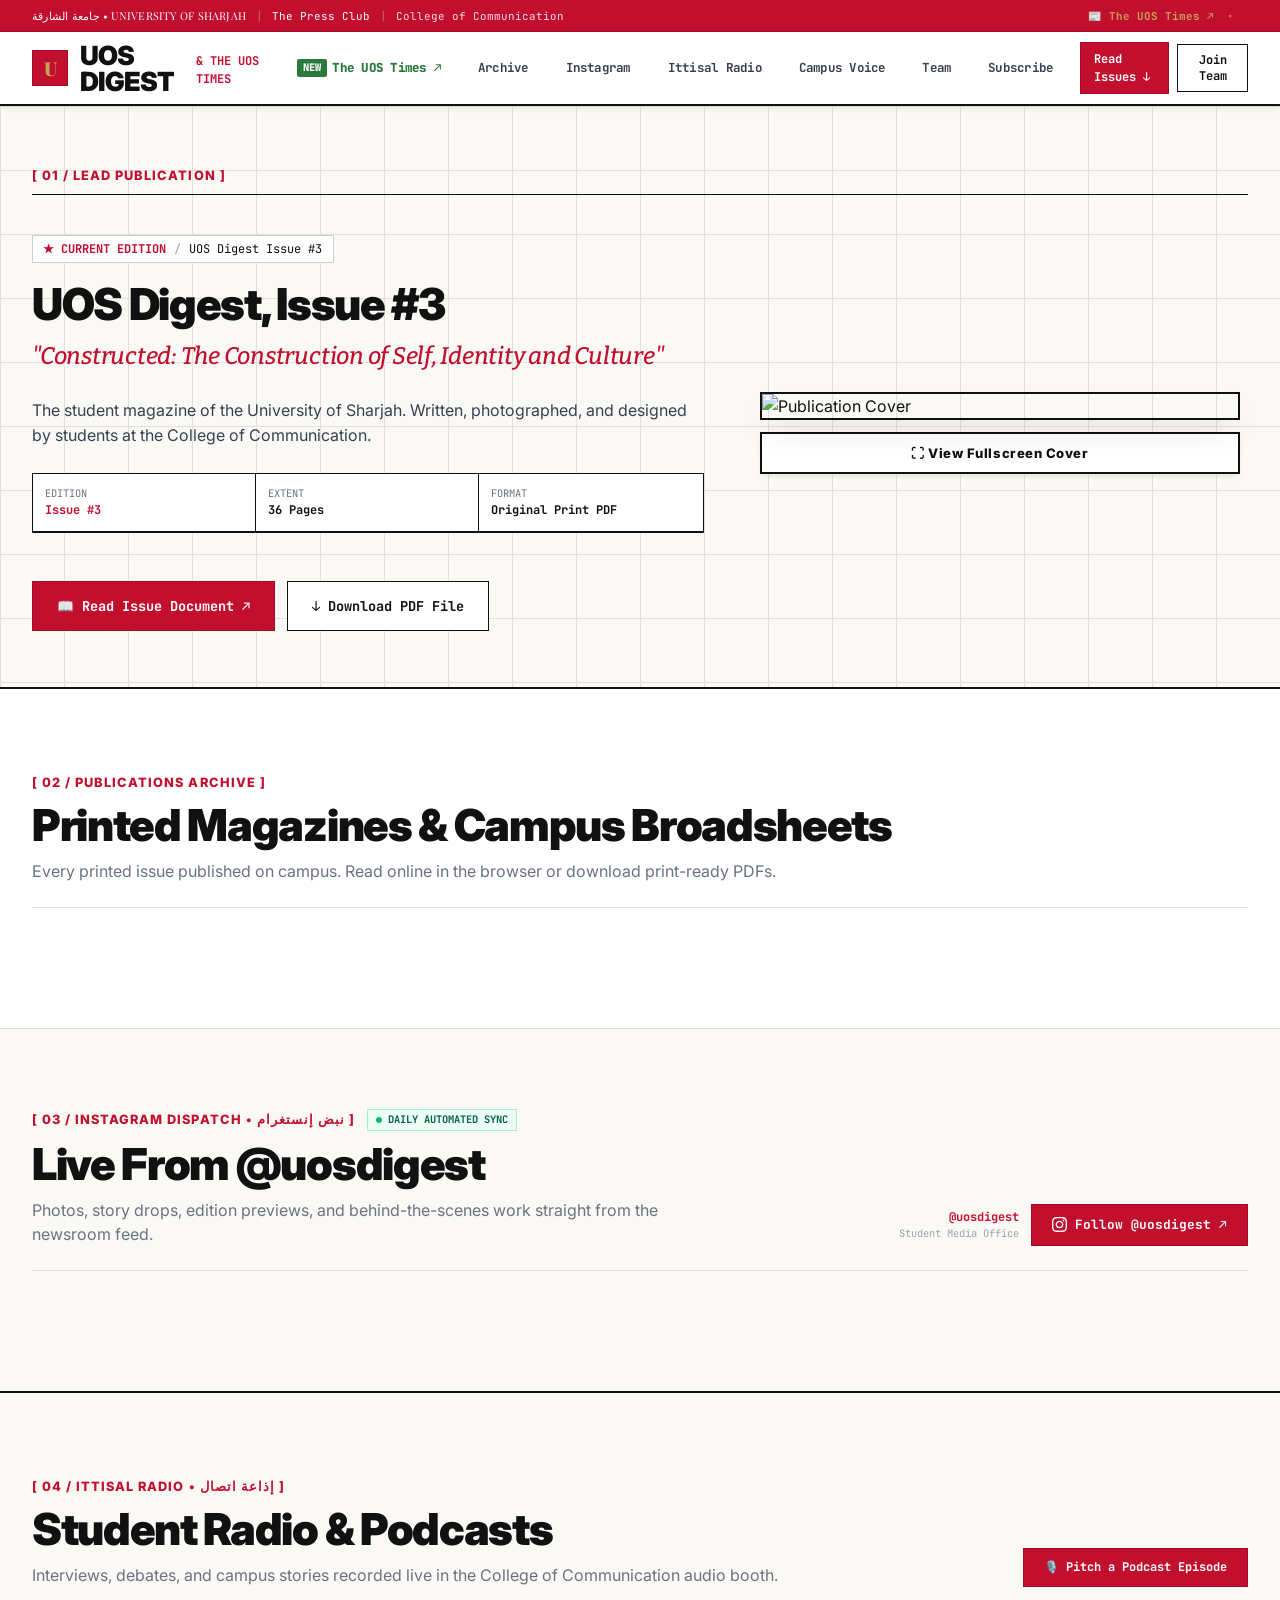
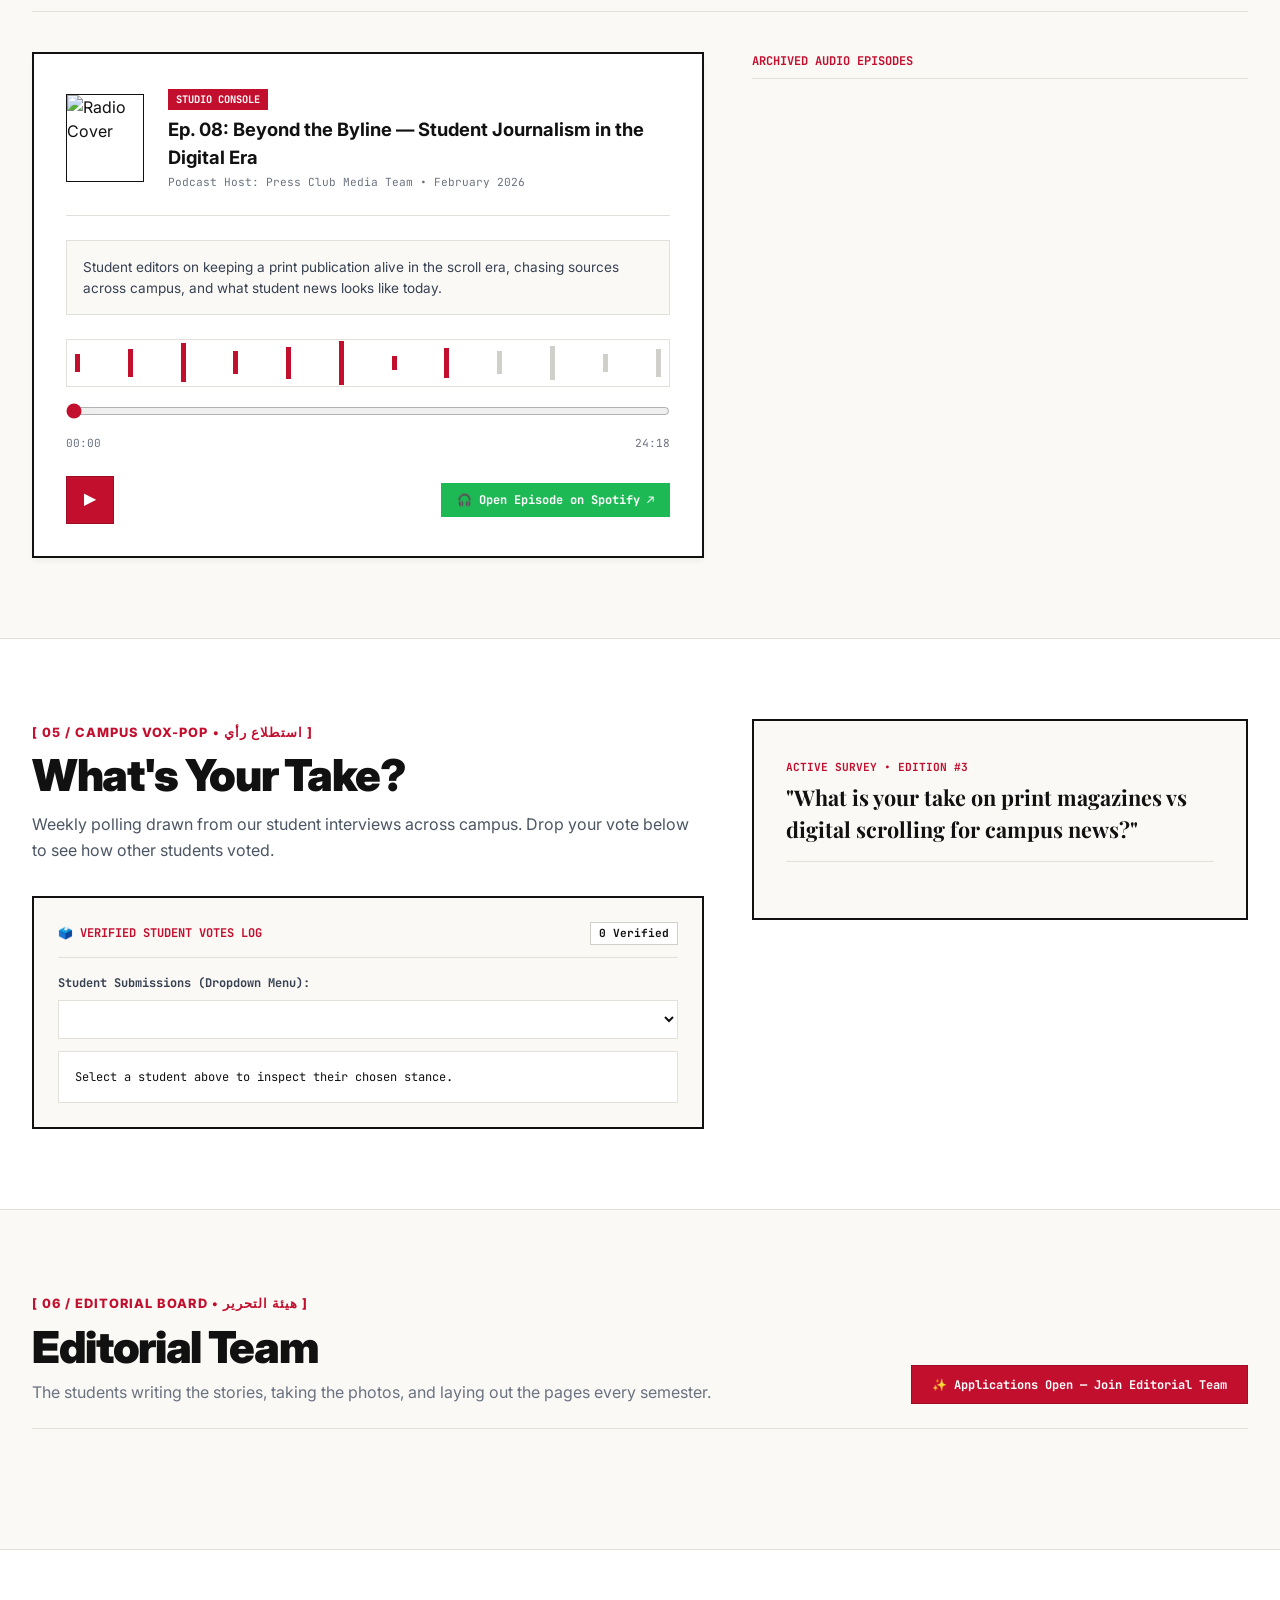
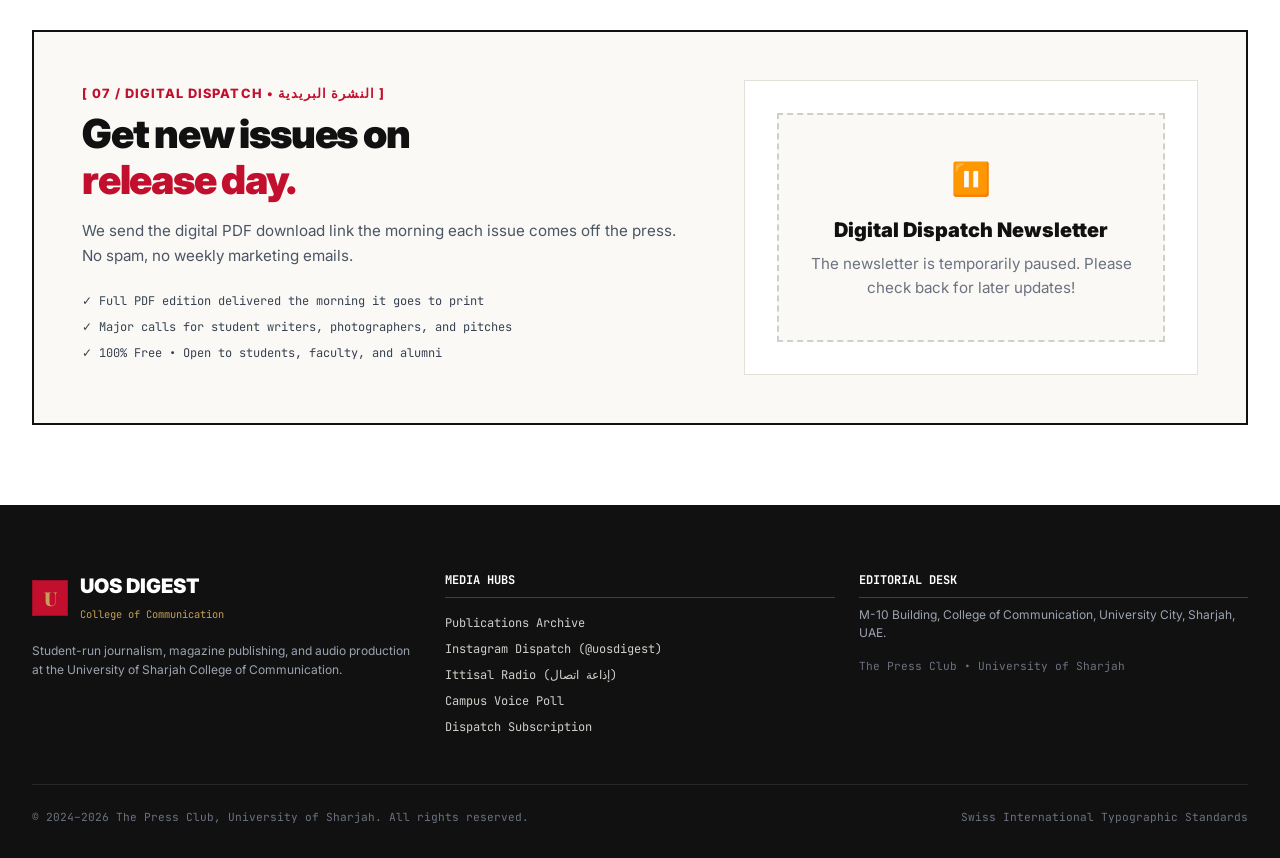
==== index.html @ 8accd852 "feat: auto-apply video play overlay on scraped reels, switch archive card hover action to read pdf, " ====
<!DOCTYPE html>
<html lang="en">
<head>
  <meta charset="UTF-8">
  <meta name="viewport" content="width=device-width, initial-scale=1.0">
  <title>UOS Digest & The UOS Times | University of Sharjah Student Editorial</title>
  <link rel="icon" type="image/svg+xml" href="data:image/svg+xml,<svg xmlns='http://www.w3.org/2000/svg' viewBox='0 0 100 100'><rect width='100' height='100' fill='%237A132B'/><text y='70' x='22' fill='%23C5A059' font-size='65' font-family='serif' font-weight='bold'>U</text></svg>">
  
  <!-- Google Fonts: Inter (Swiss Sans), Playfair Display (Serif), Bitter (Subtitles), DM Serif Text (The UOS Times), Amiri (Arabic), JetBrains Mono -->
  <link rel="preconnect" href="https://fonts.googleapis.com">
  <link rel="preconnect" href="https://fonts.gstatic.com" crossorigin>
  <link href="https://fonts.googleapis.com/css2?family=Amiri:ital,wght@0,400;0,700;1,400&family=Bitter:ital,wght@0,400;0,500;0,600;0,700;1,400;1,600&family=DM+Serif+Text:ital@0;1&family=Inter:wght@300;400;500;600;700;800;900&family=JetBrains+Mono:wght@400;500;700;800&family=Playfair+Display:ital,wght@0,400;0,600;0,700;0,900;1,400;1,600&display=swap" rel="stylesheet">
  
  <link rel="stylesheet" href="css/style.css?v=20260915_1">
</head>
<body>

  <!-- Sticky Top Navigation Container -->
  <div class="sticky-nav-container" id="site-nav-container">
    <!-- Top Institutional Bar (Strictly Single-Line Height) -->
    <div class="top-institutional-bar">
      <div class="container" style="display: flex; justify-content: space-between; align-items: center; flex-wrap: nowrap; overflow: hidden; white-space: nowrap; width: 100%; height: 100%;">
        <div style="display: flex; align-items: center; gap: 0.6rem; white-space: nowrap; overflow: hidden; text-overflow: ellipsis; min-width: 0;">
          <span class="font-serif font-bold" style="letter-spacing: 0.02em;">جامعة الشارقة • UNIVERSITY OF SHARJAH</span>
          <span style="color: var(--uos-gold-muted); opacity: 0.5;">|</span>
          <span style="white-space: nowrap;">The Press Club</span>
          <span style="color: var(--uos-gold-muted); opacity: 0.5;" class="top-bar-sub">|</span>
          <span class="top-bar-sub" style="color: rgba(255,255,255,0.85);">College of Communication</span>
        </div>
        <div style="display: flex; align-items: center; gap: 0.85rem; white-space: nowrap; flex-shrink: 0;">
          <a href="times.html" style="color: var(--uos-gold); font-weight: bold; text-decoration: none; display: inline-flex; align-items: center; gap: 0.3rem;">
            📰 The UOS Times ↗
          </a>
          <span style="color: var(--uos-gold-muted); opacity: 0.5;" class="top-bar-date">•</span>
          <span id="institutional-date" class="top-bar-date" style="color: rgba(255,255,255,0.85);"></span>
        </div>
      </div>
    </div>

    <!-- Masthead Navigation -->
    <header class="main-header">
      <div class="container">
        <div class="nav-wrapper">
          <a href="#" class="logo-container">
            <div class="logo-crest">U</div>
            <div>
              <div style="display: flex; align-items: baseline; gap: 0.5rem;">
                <span class="logo-text-title">UOS DIGEST</span>
                <span style="font-family: var(--font-mono); font-size: 0.75rem; font-weight: bold; color: var(--uos-maroon); text-transform: uppercase;">& The UOS Times</span>
              </div>
            </div>
          </a>

          <nav class="nav-links">
            <a href="times.html" class="nav-link" style="color: var(--uos-times-green); font-weight: 800; display: inline-flex; align-items: center; gap: 0.35rem;">
              <span style="background: var(--uos-times-green); color: #FFFFFF; padding: 0.1rem 0.35rem; font-size: 0.65rem; border-radius: 2px;">NEW</span>
              The UOS Times ↗
            </a>
            <a href="#publications" class="nav-link">Archive</a>
            <a href="#instagram" class="nav-link">Instagram</a>
            <a href="#radio" class="nav-link">Ittisal Radio</a>
            <a href="#campus-voice" class="nav-link">Campus Voice</a>
            <a href="#team" class="nav-link">Team</a>
            <a href="#newsletter" class="nav-link">Subscribe</a>
          </nav>

          <div style="display: flex; gap: 0.5rem; align-items: center;">
            <a href="#publications" class="btn-maroon" style="padding: 0.45rem 0.85rem; font-size: 0.75rem;">
              Read Issues ↓
            </a>
            <button id="nav-join-btn" class="btn-white" onclick="window.openJoinModal()" style="padding: 0.45rem 0.85rem; font-size: 0.75rem;">
              Join Team
            </button>
            <button class="mobile-menu-toggle" id="mobile-menu-btn" onclick="window.toggleMobileMenu()">
              ☰ Menu
            </button>
          </div>
        </div>

        <!-- Mobile Navigation Drawer -->
        <div id="mobile-nav-drawer" class="mobile-nav-drawer">
          <a href="times.html" class="mobile-nav-link" style="color: var(--uos-times-green); font-weight: 800; background: var(--uos-times-green-tint);">📰 The UOS Times (Newspaper Subpage ↗)</a>
          <a href="#publications" class="mobile-nav-link" onclick="window.toggleMobileMenu()">Publications Archive</a>
          <a href="#instagram" class="mobile-nav-link" onclick="window.toggleMobileMenu()">Instagram Dispatch (@uosdigest)</a>
          <a href="#radio" class="mobile-nav-link" onclick="window.toggleMobileMenu()">Ittisal Radio (إذاعة اتصال)</a>
          <a href="#campus-voice" class="mobile-nav-link" onclick="window.toggleMobileMenu()">Campus Pulse Surveys</a>
          <a href="#team" class="mobile-nav-link" onclick="window.toggleMobileMenu()">Editorial Board Team</a>
          <a href="#newsletter" class="mobile-nav-link" onclick="window.toggleMobileMenu()">Digital Dispatch Subscription</a>
        </div>
      </div>
    </header>
  </div>

  <!-- 01: Lead Hero Publication Section -->
  <section id="hero" class="swiss-grid-bg" style="padding: 3.5rem 0; border-bottom: 2px solid var(--uos-ink);">
    <div class="container">
      <div style="border-bottom: 1px solid var(--uos-ink); padding-bottom: 0.5rem; margin-bottom: 2.5rem;">
        <span class="section-header-tag" style="margin-bottom: 0;">
          [ 01 / LEAD PUBLICATION ]
        </span>
      </div>

      <div class="grid-2" style="align-items: center;">
        <div>
          <div style="margin-bottom: 1rem; display: inline-flex; align-items: center; gap: 0.5rem; background: #FFFFFF; border: 1px solid var(--uos-border-dark); padding: 0.25rem 0.65rem; font-family: var(--font-mono); font-size: 0.75rem;">
            <span style="color: var(--uos-maroon); font-weight: bold;">★ CURRENT EDITION</span>
            <span style="color: #9CA3AF;">/</span>
            <span id="hero-edition-badge">UOS Digest Issue #3</span>
          </div>

          <h1 id="hero-title" class="section-title" style="margin-bottom: 0.5rem;">
            UOS Digest, Issue #3
          </h1>
          <p id="hero-subtitle" class="pub-subtitle" style="font-size: clamp(1.15rem, 3.5vw, 1.5rem); color: var(--uos-maroon); margin-bottom: 1.5rem;">
            "Constructed: The Construction of Self, Identity and Culture"
          </p>
          <p id="hero-desc" style="font-size: 1rem; color: #374151; margin-bottom: 1.5rem; line-height: 1.6;">
            The student magazine of the University of Sharjah. Written, photographed, and designed by students at the College of Communication.
          </p>

          <!-- Swiss Spec Table (Fluid Grid) -->
          <div style="display: grid; grid-template-columns: repeat(auto-fit, minmax(110px, 1fr)); border: 1px solid var(--uos-ink); background: #FFFFFF; margin-bottom: 1.5rem; font-family: var(--font-mono); font-size: 0.75rem;">
            <div style="padding: 0.75rem; border-right: 1px solid var(--uos-ink); border-bottom: 1px solid var(--uos-ink);">
              <span style="font-size: 0.65rem; color: #6B7280; text-transform: uppercase; display: block;">Edition</span>
              <span id="hero-volume-badge" style="font-weight: bold; color: var(--uos-maroon);">Issue #3</span>
            </div>
            <div style="padding: 0.75rem; border-right: 1px solid var(--uos-ink); border-bottom: 1px solid var(--uos-ink);">
              <span style="font-size: 0.65rem; color: #6B7280; text-transform: uppercase; display: block;">Extent</span>
              <span id="hero-pages-badge" style="font-weight: bold;">36 Pages</span>
            </div>
            <div style="padding: 0.75rem; border-bottom: 1px solid var(--uos-ink);">
              <span style="font-size: 0.65rem; color: #6B7280; text-transform: uppercase; display: block;">Format</span>
              <span style="font-weight: bold;">Original Print PDF</span>
            </div>
          </div>

          <div id="hero-highlights" style="display: flex; flex-direction: column; gap: 0.5rem; margin-bottom: 1.5rem; font-family: var(--font-mono);">
            <!-- Populated by JS -->
          </div>

          <div style="display: flex; gap: 0.75rem; flex-wrap: wrap;">
            <button id="hero-read-btn" class="btn-maroon" style="padding: 0.85rem 1.5rem; font-size: 0.85rem;">
              📖 Read Issue Document ↗
            </button>
            <a id="hero-download-btn" href="#" download class="btn-white" style="padding: 0.85rem 1.5rem; font-size: 0.85rem;">
              ↓ Download PDF File
            </a>
          </div>
        </div>

        <!-- Cover Spread (Fully Adaptable & Mobile Responsive) -->
        <div style="display: flex; justify-content: center; width: 100%;">
          <div class="hero-cover-slot">
            <div id="hero-cover-card" class="hero-cover-frame" onclick="window.openCoverFullscreen()">
              <img id="hero-cover-img" src="" alt="Publication Cover" class="hero-cover-img" />
            </div>
            <button type="button" class="hero-cover-btn" onclick="window.openCoverFullscreen()">
              ⛶ View Fullscreen Cover
            </button>
          </div>
        </div>
      </div>
    </div>
  </section>

  <!-- 02: Full Publications Archive Grid -->
  <section id="publications" style="padding: 5rem 0; background-color: #FFFFFF; border-bottom: 1px solid var(--uos-border);">
    <div class="container">
      <div style="border-bottom: 1px solid var(--uos-border); padding-bottom: 1.5rem; margin-bottom: 2.5rem;">
        <span class="section-header-tag">[ 02 / PUBLICATIONS ARCHIVE ]</span>
        <h2 class="section-title">Printed Magazines & Campus Broadsheets</h2>
        <p style="font-size: 1rem; color: #6B7280; margin-top: 0.5rem;">
          Every printed issue published on campus. Read online in the browser or download print-ready PDFs.
        </p>
      </div>

      <div id="publications-grid" class="grid-3">
        <!-- Populated by JS -->
      </div>
    </div>
  </section>

  <!-- 03: Instagram Social Dispatch (@uosdigest) -->
  <section id="instagram" style="padding: 5rem 0; background-color: #FAF9F5; border-bottom: 2px solid var(--uos-ink);">
    <div class="container">
      <!-- Section Header with Swiss Masthead & Follow Action -->
      <div style="display: flex; justify-content: space-between; align-items: flex-end; border-bottom: 1px solid var(--uos-border); padding-bottom: 1.5rem; margin-bottom: 2.5rem; flex-wrap: wrap; gap: 1.5rem;">
        <div>
          <div style="display: flex; align-items: center; gap: 0.75rem; margin-bottom: 0.5rem; flex-wrap: wrap;">
            <span class="section-header-tag" style="margin-bottom: 0;">[ 03 / INSTAGRAM DISPATCH • نبض إنستغرام ]</span>
            <span style="display: inline-flex; align-items: center; gap: 0.35rem; background: #ECFDF5; border: 1px solid #A7F3D0; padding: 0.15rem 0.5rem; font-family: var(--font-mono); font-size: 0.65rem; color: #065F46; font-weight: bold;">
              <span style="display: inline-block; width: 6px; height: 6px; border-radius: 50%; background: #10B981;"></span>
              DAILY AUTOMATED SYNC
            </span>
          </div>
          <h2 class="section-title">Live From @uosdigest</h2>
          <p style="font-size: 1rem; color: #6B7280; margin-top: 0.5rem; max-width: 42rem;">
            Photos, story drops, edition previews, and behind-the-scenes work straight from the newsroom feed.
          </p>
        </div>

        <div style="display: flex; align-items: center; gap: 0.75rem; flex-wrap: wrap;">
          <div style="text-align: right; font-family: var(--font-mono); font-size: 0.75rem;" class="desktop-ig-meta">
            <span style="color: var(--uos-maroon); font-weight: bold;">@uosdigest</span>
            <span style="color: #9CA3AF; display: block; font-size: 0.65rem;">Student Media Office</span>
          </div>
          <a href="https://www.instagram.com/uosdigest" target="_blank" rel="noopener noreferrer" class="btn-maroon" style="display: inline-flex; align-items: center; gap: 0.5rem; padding: 0.65rem 1.25rem; font-size: 0.8rem; text-decoration: none;">
            <svg width="15" height="15" viewBox="0 0 24 24" fill="currentColor">
              <path d="M12 2.163c3.204 0 3.584.012 4.85.07 3.252.148 4.771 1.691 4.919 4.919.058 1.265.069 1.645.069 4.849 0 3.205-.012 3.584-.069 4.849-.149 3.225-1.664 4.771-4.919 4.919-1.266.058-1.644.07-4.85.07-3.204 0-3.584-.012-4.849-.07-3.26-.149-4.771-1.699-4.919-4.92-.058-1.265-.07-1.644-.07-4.849 0-3.204.013-3.583.07-4.849.149-3.227 1.664-4.771 4.919-4.919 1.266-.057 1.645-.069 4.849-.069zm0-2.163c-3.259 0-3.667.014-4.947.072-4.358.2-6.78 2.618-6.98 6.98-.059 1.281-.073 1.689-.073 4.948 0 3.259.014 3.668.072 4.948.2 4.358 2.618 6.78 6.98 6.98 1.281.058 1.689.072 4.948.072 3.259 0 3.668-.014 4.948-.072 4.354-.2 6.782-2.618 6.979-6.98.059-1.28.073-1.689.073-4.948 0-3.259-.014-3.667-.072-4.947-.196-4.354-2.617-6.78-6.979-6.98-1.281-.059-1.69-.073-4.949-.073zm0 5.838c-3.403 0-6.162 2.759-6.162 6.162s2.759 6.163 6.162 6.163 6.162-2.759 6.162-6.163c0-3.403-2.759-6.162-6.162-6.162zm0 10.162c-2.209 0-4-1.79-4-4 0-2.209 1.791-4 4-4s4 1.791 4 4c0 2.21-1.791 4-4 4zm6.406-11.845c-.796 0-1.441.645-1.441 1.44s.645 1.44 1.441 1.44c.795 0 1.439-.645 1.439-1.44s-.644-1.44-1.439-1.44z"/>
            </svg>
            Follow @uosdigest ↗
          </a>
        </div>
      </div>

      <!-- Instagram Posts Grid (Sliding Window: Latest 6 Posts) -->
      <div id="instagram-posts-grid" class="ig-posts-grid">
        <!-- Rendered dynamically by JS from data/instagram.json -->
      </div>
    </div>
  </section>

  <!-- 04: Ittisal Radio (إذاعة اتصال) Audio Section -->
  <section id="radio" style="padding: 5rem 0; background-color: var(--uos-paper); border-bottom: 1px solid var(--uos-border);">
    <div class="container">
      <audio id="radio-audio-element" src="https://www.soundhelix.com/examples/mp3/SoundHelix-Song-1.mp3"></audio>

      <div style="display: flex; justify-content: space-between; align-items: flex-end; border-bottom: 1px solid var(--uos-border); padding-bottom: 1.5rem; margin-bottom: 2.5rem; flex-wrap: wrap; gap: 1rem;">
        <div>
          <span class="section-header-tag">[ 04 / ITTISAL RADIO • إذاعة اتصال ]</span>
          <h2 class="section-title">Student Radio & Podcasts</h2>
          <p style="font-size: 1rem; color: #6B7280; margin-top: 0.5rem;">
            Interviews, debates, and campus stories recorded live in the College of Communication audio booth.
          </p>
        </div>
        <button id="pitch-podcast-btn" class="btn-maroon" onclick="window.openPodcastModal()">
          🎙️ Pitch a Podcast Episode
        </button>
      </div>

      <div class="grid-2" style="align-items: start;">
        <!-- Active Audio Console -->
        <div style="background: #FFFFFF; border: 2px solid var(--uos-ink); padding: 2rem; box-shadow: 0 4px 6px -1px rgba(0, 0, 0, 0.05);">
          <div style="display: flex; gap: 1.5rem; align-items: center; border-bottom: 1px solid var(--uos-border); padding-bottom: 1.5rem; margin-bottom: 1.5rem;">
            <img id="radio-current-cover" src="https://images.unsplash.com/photo-1590602847861-f357a9332bbc?auto=format&fit=crop&w=600&q=80" alt="Radio Cover" style="width: 5.5rem; height: 5.5rem; object-fit: cover; border: 1px solid var(--uos-ink);" />
            <div>
              <span style="background: var(--uos-maroon); color: #FFFFFF; font-family: var(--font-mono); font-size: 0.65rem; font-weight: bold; padding: 0.2rem 0.5rem;">
                STUDIO CONSOLE
              </span>
              <h3 id="radio-current-title" style="font-weight: bold; font-size: 1.15rem; margin-top: 0.4rem; color: #111111;">
                Ep. 08: Beyond the Byline — Student Journalism in the Digital Era
              </h3>
              <p id="radio-current-host" style="font-family: var(--font-mono); font-size: 0.7rem; color: #6B7280; margin-top: 0.2rem;">
                Podcast Host: Press Club Media Team • February 2026
              </p>
            </div>
          </div>

          <p id="radio-current-desc" style="font-size: 0.85rem; color: #374151; margin-bottom: 1.5rem; background: var(--uos-paper); padding: 1rem; border: 1px solid var(--uos-border);">
            Student editors on keeping a print publication alive in the scroll era, chasing sources across campus, and what student news looks like today.
          </p>

          <!-- Waveform & Controls -->
          <div style="display: flex; flex-direction: column; gap: 1rem;">
            <div class="waveform-container">
              <div class="waveform-bar active" style="height: 40%;"></div>
              <div class="waveform-bar active" style="height: 60%;"></div>
              <div class="waveform-bar active" style="height: 85%;"></div>
              <div class="waveform-bar active" style="height: 50%;"></div>
              <div class="waveform-bar active" style="height: 70%;"></div>
              <div class="waveform-bar active" style="height: 95%;"></div>
              <div class="waveform-bar active" style="height: 30%;"></div>
              <div class="waveform-bar active" style="height: 65%;"></div>
              <div class="waveform-bar" style="height: 50%;"></div>
              <div class="waveform-bar" style="height: 75%;"></div>
              <div class="waveform-bar" style="height: 40%;"></div>
              <div class="waveform-bar" style="height: 60%;"></div>
            </div>

            <input id="radio-progress" type="range" min="0" max="100" value="0" style="width: 100%; accent-color: var(--uos-maroon);" />

            <div style="display: flex; justify-content: space-between; font-family: var(--font-mono); font-size: 0.7rem; color: #6B7280;">
              <span id="radio-current-time">00:00</span>
              <span id="radio-duration">24:18</span>
            </div>

            <div style="display: flex; justify-content: space-between; align-items: center; padding-top: 0.5rem;">
              <button id="radio-play-btn" class="btn-maroon" style="width: 3rem; height: 3rem; border-radius: 0; display: flex; align-items: center; justify-content: center; font-size: 1.25rem;">
                <span id="radio-play-icon">▶</span>
              </button>

              <a id="radio-spotify-link" href="https://open.spotify.com/show/4rOoJ6Egrf8K2IrywzwOMk" target="_blank" style="background: #1DB954; color: #FFFFFF; font-family: var(--font-mono); font-size: 0.75rem; font-weight: bold; padding: 0.5rem 1rem; text-decoration: none; display: flex; align-items: center; gap: 0.4rem;">
                🎧 Open Episode on Spotify ↗
              </a>
            </div>
          </div>
        </div>

        <!-- Episodes List -->
        <div>
          <div style="border-bottom: 1px solid var(--uos-border); padding-bottom: 0.5rem; margin-bottom: 1rem; font-family: var(--font-mono); font-size: 0.75rem; font-weight: bold; color: var(--uos-maroon);">
            ARCHIVED AUDIO EPISODES
          </div>
          <div id="radio-episodes-list" style="display: flex; flex-direction: column; gap: 0.75rem;">
            <!-- Populated by JS -->
          </div>
        </div>
      </div>
    </div>
  </section>

  <!-- 05: Campus Voice / Vox-Pop Section (Name Required to View Results & Voter Dropdown) -->
  <section id="campus-voice" style="padding: 5rem 0; background-color: #FFFFFF; border-bottom: 1px solid var(--uos-border);">
    <div class="container">
      <div class="grid-2" style="align-items: start;">
        <div>
          <span class="section-header-tag">[ 05 / CAMPUS VOX-POP • استطلاع رأي ]</span>
          <h2 class="section-title">What's Your Take?</h2>
          <p style="font-size: 1rem; color: #4B5563; margin-top: 0.75rem; line-height: 1.6;">
            Weekly polling drawn from our student interviews across campus. Drop your vote below to see how other students voted.
          </p>

          <!-- Verified Student Voters Dropdown Box -->
          <div style="margin-top: 2rem; padding: 1.5rem; background: var(--uos-paper); border: 2px solid var(--uos-ink);">
            <div style="display: flex; justify-content: space-between; align-items: center; border-bottom: 1px solid var(--uos-border); padding-bottom: 0.75rem; margin-bottom: 1rem;">
              <span style="font-family: var(--font-mono); font-size: 0.75rem; font-weight: bold; color: var(--uos-maroon); text-transform: uppercase;">
                🗳️ Verified Student Votes Log
              </span>
              <span id="voter-count-badge" style="font-family: var(--font-mono); font-size: 0.7rem; font-weight: bold; background: #FFFFFF; border: 1px solid var(--uos-border-dark); padding: 0.15rem 0.5rem;">
                0 Verified
              </span>
            </div>

            <label style="display: block; font-family: var(--font-mono); font-size: 0.75rem; font-weight: bold; color: #374151; margin-bottom: 0.5rem;">
              Student Submissions (Dropdown Menu):
            </label>
            <select id="survey-voter-dropdown" class="form-select" style="font-family: var(--font-mono); font-size: 0.75rem; width: 100%; margin-bottom: 0.75rem;">
              <!-- Populated by JS -->
            </select>

            <div id="selected-voter-choice-display" style="padding: 1rem; background: #FFFFFF; border: 1px solid var(--uos-border); font-family: var(--font-mono); font-size: 0.75rem; color: #111111; line-height: 1.5;">
              Select a student above to inspect their chosen stance.
            </div>
          </div>
        </div>

        <!-- Poll Card (Multi-Question & Name Verified) -->
        <div style="background: var(--uos-paper); border: 2px solid var(--uos-ink); padding: 2rem;">
          <div style="border-bottom: 1px solid var(--uos-border); padding-bottom: 1rem; margin-bottom: 1.5rem;">
            <div id="poll-nav-indicator"></div>
            <span id="poll-edition" style="font-family: var(--font-mono); font-size: 0.7rem; font-weight: bold; color: var(--uos-maroon); text-transform: uppercase;">
              Active Survey • Edition #3
            </span>
            <h3 id="poll-question" class="font-serif" style="font-size: 1.35rem; font-weight: bold; color: #111111; margin-top: 0.25rem;">
              "What is your take on print magazines vs digital scrolling for campus news?"
            </h3>
          </div>

          <div id="poll-options-container">
            <!-- Populated by JS -->
          </div>
        </div>
      </div>
    </div>
  </section>

  <!-- 06: The Press Club Editorial Team -->
  <section id="team" style="padding: 5rem 0; background-color: var(--uos-paper); border-bottom: 1px solid var(--uos-border);">
    <div class="container">
      <div style="display: flex; justify-content: space-between; align-items: flex-end; border-bottom: 1px solid var(--uos-border); padding-bottom: 1.5rem; margin-bottom: 2.5rem; flex-wrap: wrap; gap: 1rem;">
        <div>
          <span class="section-header-tag">[ 06 / EDITORIAL BOARD • هيئة التحرير ]</span>
          <h2 class="section-title">Editorial Team</h2>
          <p style="font-size: 1rem; color: #6B7280; margin-top: 0.5rem;">
            The students writing the stories, taking the photos, and laying out the pages every semester.
          </p>
        </div>
        <button id="team-join-btn" class="btn-maroon" onclick="window.openJoinModal()">
          ✨ Applications Open — Join Editorial Team
        </button>
      </div>

      <div id="team-grid" class="grid-3">
        <!-- Populated by JS -->
      </div>
    </div>
  </section>

  <!-- 07: Digital Dispatch Newsletter Subscription -->
  <section id="newsletter" style="padding: 5rem 0; background-color: #FFFFFF; border-bottom: 2px solid var(--uos-ink);">
    <div class="container">
      <div style="background: var(--uos-paper); border: 2px solid var(--uos-ink); padding: 3rem;">
        <div class="grid-2" style="align-items: start;">
          <div>
            <span class="section-header-tag">[ 07 / DIGITAL DISPATCH • النشرة البريدية ]</span>
            <h2 class="section-title" style="font-size: 2.5rem;">
              Get new issues on <br />
              <span style="color: var(--uos-maroon);">release day.</span>
            </h2>
            <p style="font-size: 0.95rem; color: #4B5563; margin-top: 1rem; line-height: 1.6;">
              We send the digital PDF download link the morning each issue comes off the press. No spam, no weekly marketing emails.
            </p>

            <div style="margin-top: 1.5rem; display: flex; flex-direction: column; gap: 0.5rem; font-family: var(--font-mono); font-size: 0.75rem; color: #374151;">
              <div>✓ Full PDF edition delivered the morning it goes to print</div>
              <div>✓ Major calls for student writers, photographers, and pitches</div>
              <div>✓ 100% Free • Open to students, faculty, and alumni</div>
            </div>
          </div>

          <!-- Subscription Form Container -->
          <div id="newsletter-form-container" style="background: #FFFFFF; border: 1px solid var(--uos-border); padding: 2rem;">
            <!-- Paused Notification Card (Shown when subscriptions are paused) -->
            <div id="newsletter-paused-box" style="padding: 2.5rem 1.5rem; background: #FAF9F5; border: 2px dashed #D1CFCA; text-align: center;">
              <div style="font-size: 2rem; margin-bottom: 0.75rem;">⏸️</div>
              <h3 style="font-weight: 900; font-size: 1.25rem; color: #111111; margin-bottom: 0.4rem;">Digital Dispatch Newsletter</h3>
              <p id="newsletter-paused-msg" style="font-size: 0.95rem; color: #6B7280; margin: 0; line-height: 1.6;">
                The newsletter is temporarily paused. Please check back for later updates!
              </p>
            </div>

            <!-- Active Subscription Form (Shown when subscriptions are enabled) -->
            <form id="newsletter-form" style="display: none;">
              <div style="display: grid; grid-template-columns: 1fr 1fr; gap: 0.75rem; margin-bottom: 1rem;">
                <div class="form-group" style="margin-bottom: 0;">
                  <label class="form-label">First Name *</label>
                  <input id="sub-first-name" type="text" required placeholder="Your first name" class="form-input" />
                </div>
                <div class="form-group" style="margin-bottom: 0;">
                  <label class="form-label">Last Name (Optional)</label>
                  <input id="sub-last-name" type="text" placeholder="Your last name" class="form-input" />
                </div>
              </div>

              <div class="form-group">
                <label class="form-label">Email Address *</label>
                <input id="sub-email" type="email" required placeholder="u22100000@sharjah.ac.ae" class="form-input" />
              </div>

              <div class="form-group">
                <label class="form-label">Primary Interests:</label>
                <div style="display: grid; grid-template-columns: 1fr 1fr; gap: 0.5rem; font-family: var(--font-mono); font-size: 0.75rem;">
                  <label style="display: flex; align-items: center; gap: 0.4rem;"><input type="checkbox" name="interest" value="Art" checked /> Art & Design</label>
                  <label style="display: flex; align-items: center; gap: 0.4rem;"><input type="checkbox" name="interest" value="Culture" checked /> Culture</label>
                  <label style="display: flex; align-items: center; gap: 0.4rem;"><input type="checkbox" name="interest" value="Photography" checked /> Photography</label>
                  <label style="display: flex; align-items: center; gap: 0.4rem;"><input type="checkbox" name="interest" value="News" checked /> Campus News</label>
                  <label style="display: flex; align-items: center; gap: 0.4rem;"><input type="checkbox" name="interest" value="Trends" checked /> Trends</label>
                  <label style="display: flex; align-items: center; gap: 0.4rem;"><input type="checkbox" name="interest" value="Other" /> Other</label>
                </div>
              </div>

              <button type="submit" class="btn-maroon" style="width: 100%; justify-content: center; padding: 0.85rem; font-size: 0.85rem; margin-top: 1rem;">
                Subscribe to UOS Digest & Times ↗
              </button>
            </form>
          </div>
        </div>
      </div>
    </div>
  </section>

  <!-- Footer (NO Admin Buttons) -->
  <footer style="background-color: var(--uos-ink); color: #FFFFFF; padding: 4rem 0 2rem 0; font-family: var(--font-mono);">
    <div class="container">
      <div class="grid-3" style="margin-bottom: 3rem;">
        <div>
          <div style="display: flex; align-items: center; gap: 0.75rem; margin-bottom: 1rem;">
            <div class="logo-crest">U</div>
            <div>
              <span style="font-weight: 900; font-size: 1.25rem; display: block; font-family: var(--font-sans);">UOS DIGEST</span>
              <span style="font-size: 0.65rem; color: var(--uos-gold);">College of Communication</span>
            </div>
          </div>
          <p style="font-size: 0.75rem; color: #9CA3AF; line-height: 1.6; font-family: var(--font-sans);">
            Student-run journalism, magazine publishing, and audio production at the University of Sharjah College of Communication.
          </p>
        </div>

        <div style="font-size: 0.75rem; display: flex; flex-direction: column; gap: 0.5rem;">
          <span style="font-weight: bold; color: #FFFFFF; border-bottom: 1px solid #374151; padding-bottom: 0.5rem; margin-bottom: 0.5rem;">MEDIA HUBS</span>
          <a href="#publications" style="color: #D1CFCA; text-decoration: none;">Publications Archive</a>
          <a href="#instagram" style="color: #D1CFCA; text-decoration: none;">Instagram Dispatch (@uosdigest)</a>
          <a href="#radio" style="color: #D1CFCA; text-decoration: none;">Ittisal Radio (إذاعة اتصال)</a>
          <a href="#campus-voice" style="color: #D1CFCA; text-decoration: none;">Campus Voice Poll</a>
          <a href="#newsletter" style="color: #D1CFCA; text-decoration: none;">Dispatch Subscription</a>
        </div>

        <div style="font-size: 0.75rem;">
          <span style="font-weight: bold; color: #FFFFFF; border-bottom: 1px solid #374151; padding-bottom: 0.5rem; margin-bottom: 0.5rem; display: block;">EDITORIAL DESK</span>
          <p style="color: #9CA3AF; line-height: 1.5; font-family: var(--font-sans); margin-bottom: 1rem;">
            M-10 Building, College of Communication, University City, Sharjah, UAE.
          </p>
          <p style="color: #6B7280; font-size: 0.7rem;">
            The Press Club • University of Sharjah
          </p>
        </div>
      </div>

      <div style="border-top: 1px solid #27272A; padding-top: 1.5rem; display: flex; justify-content: space-between; font-size: 0.7rem; color: #6B7280; flex-wrap: wrap; gap: 0.5rem;">
        <span>© 2024–2026 The Press Club, University of Sharjah. All rights reserved.</span>
        <span>Swiss International Typographic Standards</span>
      </div>
    </div>
  </footer>

  <!-- MODAL 0: Adaptive Fullscreen Cover Viewer Lightbox -->
  <div id="cover-modal" class="cover-modal-overlay" onclick="if(event.target === this) window.closeCoverModal()">
    <div class="cover-modal-container">
      <div style="width: 100%; display: flex; justify-content: space-between; align-items: center; margin-bottom: 0.5rem; color: #FFFFFF;">
        <div style="display: flex; align-items: center; gap: 0.5rem;">
          <span style="background: var(--uos-maroon); color: #FFFFFF; font-family: var(--font-sans); font-size: 0.65rem; font-weight: 800; padding: 0.2rem 0.5rem; letter-spacing: 0.05em;">COVER VIEW</span>
          <span id="cover-modal-title" style="font-weight: 800; font-size: 0.95rem; font-family: var(--font-sans);">UOS Digest, Issue #3</span>
        </div>
        <div style="display: flex; gap: 0.5rem;">
          <button class="btn-white" onclick="window.triggerBrowserFullscreen()" style="padding: 0.35rem 0.75rem; font-size: 0.72rem; font-family: var(--font-sans);" title="Toggle Fullscreen">
            ⛶ Maximize
          </button>
          <button class="btn-maroon" onclick="window.closeCoverModal()" style="padding: 0.35rem 0.75rem; font-size: 0.72rem; font-family: var(--font-sans);">
            ✕ Close
          </button>
        </div>
      </div>
      <img id="cover-modal-img" src="" alt="Publication Cover" class="cover-modal-img" />
      <div class="cover-modal-bar">
        <div>
          <span id="cover-modal-subtitle" style="color: var(--uos-gold-muted); font-style: italic; font-family: var(--font-bitter); font-size: 0.85rem;"></span>
        </div>
        <div style="display: flex; align-items: center; gap: 0.6rem; flex-wrap: wrap;">
          <button id="cover-modal-read-btn" class="btn-maroon" style="padding: 0.4rem 0.85rem; font-size: 0.75rem; font-family: var(--font-sans);">
            📖 Read Full PDF Document ↗
          </button>
          <a id="cover-modal-download-btn" href="#" download class="btn-white" style="padding: 0.4rem 0.85rem; font-size: 0.75rem; font-family: var(--font-sans); text-decoration: none;">
            ↓ Download PDF
          </a>
        </div>
      </div>
    </div>
  </div>

  <!-- MODAL 1: Completely Custom PDF Document Previewer -->
  <div id="reader-modal" class="modal-overlay">
    <div class="modal-reader-box" style="display: flex; flex-direction: column; width: 95vw; max-width: 1400px; height: 92vh; background: #FFFFFF; border: 2px solid var(--uos-ink); box-shadow: 0 25px 50px -12px rgba(0, 0, 0, 0.25);">
      
      <!-- Reader Toolbar Header -->
      <div style="background-color: var(--uos-maroon); color: #FFFFFF; padding: 0.75rem 1.25rem; display: flex; justify-content: space-between; align-items: center; border-bottom: 2px solid var(--uos-maroon-dark); flex-wrap: wrap; gap: 0.75rem;">
        <div style="display: flex; align-items: center; gap: 0.75rem;">
          <span id="reader-issue-badge" style="background: #111111; color: var(--uos-gold); font-family: var(--font-mono); font-size: 0.75rem; font-weight: bold; padding: 0.25rem 0.6rem; border: 1px solid var(--uos-gold);">#3</span>
          <div>
            <h3 id="reader-title" style="font-weight: 900; font-size: 1.1rem; line-height: 1.2;">UOS Digest, Issue #3</h3>
            <span id="reader-subtitle" style="font-family: var(--font-serif); font-style: italic; font-size: 0.8rem; color: var(--uos-gold-muted);">"Constructed: The Construction of Self"</span>
          </div>
        </div>

        <!-- Toolbar controls -->
        <div style="display: flex; align-items: center; gap: 0.5rem; flex-wrap: wrap;">
          <label style="font-family: var(--font-mono); font-size: 0.7rem; color: var(--uos-gold-muted);">Jump Issue:</label>
          <select id="reader-issue-select" class="form-select" style="background: #111111; color: #FFFFFF; border: 1px solid #4B5563; font-family: var(--font-mono); font-size: 0.7rem; padding: 0.25rem 0.5rem;">
            <!-- Populated by JS -->
          </select>

          <a id="reader-download-link" href="#" download class="btn-white" style="padding: 0.35rem 0.75rem; font-size: 0.75rem; text-decoration: none;">
            ↓ Download Full Print PDF
          </a>
          <button class="btn-white" onclick="window.openCoverFullscreen(currentReaderPub)" style="padding: 0.35rem 0.75rem; font-size: 0.75rem;" title="View uncropped full-screen cover">
            🖼️ View Cover
          </button>
          <button class="btn-white" onclick="window.toggleReaderFullscreen()" style="padding: 0.35rem 0.75rem; font-size: 0.75rem;">
            ⛶ Fullscreen
          </button>
          <button class="btn-maroon" onclick="window.closeReaderModal()" style="padding: 0.35rem 0.75rem; font-size: 0.75rem; background: #111111; border: 1px solid var(--uos-gold);">
            ✕ Close
          </button>
        </div>
      </div>

      <!-- Reader Main Area (Curatorial Drawer + PDF Document Canvas) -->
      <div style="flex: 1; display: flex; overflow: hidden; background: #2A2A2A;">
        <!-- Left Curatorial Metadata Sidebar -->
        <div id="reader-sidebar" style="width: 20rem; background: #FAF9F5; border-right: 2px solid var(--uos-ink); padding: 1.5rem; overflow-y: auto; display: flex; flex-direction: column; justify-content: space-between;">
          <div>
            <div style="font-family: var(--font-mono); font-size: 0.65rem; font-weight: bold; color: var(--uos-maroon); text-transform: uppercase; margin-bottom: 0.5rem; letter-spacing: 0.1em;">
              DOCUMENT SPECIFICATION
            </div>
            <h4 id="reader-spec-title" style="font-weight: bold; font-size: 1.15rem; color: #111111; line-height: 1.3;"></h4>
            <p id="reader-spec-theme" style="font-family: var(--font-serif); font-style: italic; font-size: 0.85rem; color: var(--uos-maroon); margin-top: 0.25rem;"></p>

            <div style="margin-top: 1.25rem; display: flex; flex-direction: column; gap: 0.5rem; font-family: var(--font-mono); font-size: 0.75rem; border-top: 1px solid var(--uos-border); padding-top: 1rem;">
              <div style="display: flex; justify-content: space-between;">
                <span style="color: #6B7280;">Academic Term:</span>
                <strong id="reader-spec-term"></strong>
              </div>
              <div style="display: flex; justify-content: space-between;">
                <span style="color: #6B7280;">Release Date:</span>
                <strong id="reader-spec-date"></strong>
              </div>
              <div style="display: flex; justify-content: space-between;">
                <span style="color: #6B7280;">Page Count:</span>
                <strong id="reader-spec-pages"></strong>
              </div>
              <div style="display: flex; justify-content: space-between;">
                <span style="color: #6B7280;">Local Path:</span>
                <span id="reader-spec-path" style="color: var(--uos-maroon); font-size: 0.65rem; font-weight: bold; max-width: 10rem; overflow: hidden; text-overflow: ellipsis; white-space: nowrap;"></span>
              </div>
            </div>

            <div style="margin-top: 1.25rem; border-top: 1px solid var(--uos-border); padding-top: 1rem;">
              <span style="font-family: var(--font-mono); font-size: 0.65rem; font-weight: bold; color: #6B7280; text-transform: uppercase;">
                Curatorial Statement:
              </span>
              <p id="reader-spec-desc" style="font-size: 0.8rem; color: #374151; margin-top: 0.4rem; line-height: 1.5;"></p>
            </div>

            <div style="margin-top: 1rem;">
              <span style="font-family: var(--font-mono); font-size: 0.65rem; font-weight: bold; color: #6B7280; text-transform: uppercase;">
                Highlights in This Issue:
              </span>
              <div id="reader-spec-highlights" style="margin-top: 0.4rem; display: flex; flex-direction: column; gap: 0.35rem; font-family: var(--font-mono); font-size: 0.7rem;"></div>
            </div>
          </div>

          <div style="margin-top: 1.5rem; padding-top: 1rem; border-top: 1px solid var(--uos-border); font-family: var(--font-mono); font-size: 0.65rem; color: #9CA3AF;">
            The Press Club Editorial Board • College of Communication
          </div>
        </div>

        <!-- Main PDF Document Frame -->
        <div style="flex: 1; position: relative; background: #1A1A1A; display: flex; flex-direction: column;">
          <object id="reader-object" data="/pdf/uos digest issue 3 for print.pdf" type="application/pdf" style="width: 100%; height: 100%; border: none;">
            <iframe id="reader-iframe" src="/pdf/uos digest issue 3 for print.pdf" style="width: 100%; height: 100%; border: none;"></iframe>
          </object>
        </div>
      </div>

      <!-- Reader Status Footer -->
      <div style="background-color: var(--uos-paper-dark); padding: 0.5rem 1.25rem; border-top: 1px solid var(--uos-border-dark); font-family: var(--font-mono); font-size: 0.7rem; color: #6B7280; display: flex; justify-content: space-between; align-items: center;">
        <span>Direct In-Directory Local PDF Document Stream</span>
        <span>University of Sharjah • College of Communication</span>
      </div>
    </div>
  </div>

  <!-- MODAL 2: Join / Story Pitch Modal -->
  <div id="join-modal" class="modal-overlay">
    <div class="modal-box">
      <div style="display: flex; justify-content: space-between; align-items: center; border-bottom: 1px solid var(--uos-border); padding-bottom: 1rem; margin-bottom: 1.5rem;">
        <div>
          <span id="join-modal-badge" style="background: var(--uos-maroon); color: #FFFFFF; font-family: var(--font-mono); font-size: 0.65rem; font-weight: bold; padding: 0.2rem 0.5rem;">APPLICATIONS OPEN</span>
          <h3 style="font-weight: 900; font-size: 1.5rem; margin-top: 0.25rem;">Join The Press Club Team</h3>
        </div>
        <button class="btn-white" onclick="window.closeJoinModal()">✕</button>
      </div>

      <!-- Paused Notification Box -->
      <div id="join-paused-notice" style="display: none; background: #FEF3C7; border: 2px solid #F59E0B; padding: 1.25rem; margin-bottom: 1.5rem;">
        <div style="display: flex; align-items: center; gap: 0.5rem; font-weight: 800; color: #92400E; margin-bottom: 0.35rem; font-size: 0.95rem;">
          <span>⏸️</span>
          <span>Applications Are Currently Paused</span>
        </div>
        <p style="font-size: 0.82rem; color: #78350F; line-height: 1.5; margin: 0;">
          We are not accepting student applications at this moment. Please check back for later updates and future recruitment announcements!
        </p>
      </div>

      <form id="join-form">
        <div class="form-group">
          <label class="form-label">Full Name *</label>
          <input id="join-name" type="text" required placeholder="e.g. Abdullah Al-Nuaimi" class="form-input" />
        </div>
        <div class="form-group">
          <label class="form-label">University Email *</label>
          <input id="join-email" type="email" required placeholder="u22100000@sharjah.ac.ae" class="form-input" />
        </div>
        <div class="form-group">
          <label class="form-label">Student ID / Major</label>
          <input id="join-id" type="text" placeholder="e.g. U21104921 / Communication" class="form-input" />
        </div>
        <div class="form-group">
          <label class="form-label">Role</label>
          <select id="join-role" class="form-select">
            <option value="writer">Journalist / Writer</option>
            <option value="photographer">Photographer</option>
            <option value="designer">Layout / Graphic Designer</option>
            <option value="radio">Radio Host / Podcaster</option>
          </select>
        </div>
        <div class="form-group">
          <label class="form-label">Story Pitch / Brief Statement *</label>
          <textarea id="join-pitch" rows="3" required placeholder="What story or topic would you like to cover?" class="form-textarea"></textarea>
        </div>
        <button id="join-submit-btn" type="submit" class="btn-maroon" style="width: 100%; justify-content: center; padding: 0.75rem;">
          Submit Application ↗
        </button>
      </form>
    </div>
  </div>

  <!-- MODAL 3: Podcast Pitch Modal -->
  <div id="podcast-modal" class="modal-overlay">
    <div class="modal-box">
      <div style="display: flex; justify-content: space-between; align-items: center; border-bottom: 1px solid var(--uos-border); padding-bottom: 1rem; margin-bottom: 1.5rem;">
        <div>
          <span id="pod-modal-badge" style="background: var(--uos-maroon); color: #FFFFFF; font-family: var(--font-mono); font-size: 0.65rem; font-weight: bold; padding: 0.2rem 0.5rem;">STUDIO RECORDING</span>
          <h3 style="font-weight: 900; font-size: 1.5rem; margin-top: 0.25rem;">Pitch an Ittisal Radio Episode</h3>
        </div>
        <button class="btn-white" onclick="window.closePodcastModal()">✕</button>
      </div>

      <!-- Paused Notification Box -->
      <div id="podcast-paused-notice" style="display: none; background: #FEF3C7; border: 2px solid #F59E0B; padding: 1.25rem; margin-bottom: 1.5rem;">
        <div style="display: flex; align-items: center; gap: 0.5rem; font-weight: 800; color: #92400E; margin-bottom: 0.35rem; font-size: 0.95rem;">
          <span>⏸️</span>
          <span>Podcast Pitching Is Currently Paused</span>
        </div>
        <p style="font-size: 0.82rem; color: #78350F; line-height: 1.5; margin: 0;">
          We are not accepting podcast or audio pitches at this moment. Please check back for later updates and future studio recording opportunities!
        </p>
      </div>

      <form id="podcast-form">
        <div class="form-group">
          <label class="form-label">Producer / Host Name *</label>
          <input id="pod-name" type="text" required placeholder="Full name" class="form-input" />
        </div>
        <div class="form-group">
          <label class="form-label">University Email *</label>
          <input id="pod-email" type="email" required placeholder="u21100000@sharjah.ac.ae" class="form-input" />
        </div>
        <div class="form-group">
          <label class="form-label">Episode Title & Topic Description *</label>
          <textarea id="pod-topic" rows="3" required placeholder="What is the concept and who will you interview?" class="form-textarea"></textarea>
        </div>
        <button id="pod-submit-btn" type="submit" class="btn-maroon" style="width: 100%; justify-content: center; padding: 0.75rem;">
          Submit Podcast Proposal ↗
        </button>
      </form>
    </div>
  </div>

  <!-- Vanilla JavaScript ES Modules -->
  <script type="module" src="js/app.js?v=20260915_1"></script>

</body>
</html>
---- css/style.css ----
/* ==========================================================================
   University of Sharjah - College of Communication & The Press Club
   Swiss International Typographic Style Sheet (Fully Mobile Responsive)
   ========================================================================== */

:root {
  /* UOS Digest Branding: Red #c30f2e & Sage Green #889f61 */
  --uos-digest-red: #c30f2e;
  --uos-digest-green: #889f61;
  --uos-maroon: #c30f2e;
  --uos-maroon-dark: #9e0c25;
  --uos-maroon-light: #d62444;

  /* The UOS Times Broadsheet Branding: Classic Forest Green #2c793d */
  --uos-times-green: #2c793d;
  --uos-times-green-dark: #1e562b;
  --uos-times-green-light: #3a8a4d;
  --uos-times-green-tint: #f0f7f2;

  /* Institutional Secondary & Surfaces */
  --uos-gold: #C5A059;
  --uos-gold-muted: #DFC690;
  --uos-paper: #FAF9F6;
  --uos-paper-dark: #FAF9F5;
  --uos-ink: #111111;
  --uos-border: #E2E0D8;
  --uos-border-dark: #D1CFCA;

  /* Fonts */
  --font-sans: 'Inter', -apple-system, BlinkMacSystemFont, 'Segoe UI', Roboto, sans-serif;
  --font-serif: 'Playfair Display', Georgia, serif;
  --font-bitter: 'Bitter', Georgia, serif;
  --font-times: 'DM Serif Text', Georgia, serif;
  --font-arabic: 'Amiri', serif;
  --font-mono: 'JetBrains Mono', monospace;
}

/* Reset & Base */
*, *::before, *::after {
  box-sizing: border-box;
  margin: 0;
  padding: 0;
}

html {
  scroll-behavior: smooth;
  font-size: 16px;
  background-color: var(--uos-paper);
  color: var(--uos-ink);
  overflow-x: clip;
}

body {
  font-family: var(--font-sans);
  line-height: 1.5;
  -webkit-font-smoothing: antialiased;
  -moz-osx-font-smoothing: grayscale;
  overflow-x: clip;
}

::selection {
  background-color: var(--uos-maroon);
  color: #FFFFFF;
}

/* Typography Utilities */
.font-sans { font-family: var(--font-sans); }
.font-serif { font-family: var(--font-serif); }
.font-bitter { font-family: var(--font-bitter); }
.font-times { font-family: var(--font-times); }
.font-arabic { font-family: var(--font-arabic); }
.font-mono { font-family: var(--font-mono); }

.pub-subtitle {
  font-family: var(--font-bitter);
  font-style: italic;
  font-weight: 500;
  letter-spacing: -0.01em;
}

/* Swiss Layout Container */
.container {
  width: 100%;
  max-width: 80rem; /* 1280px */
  margin-left: auto;
  margin-right: auto;
  padding-left: 1rem;
  padding-right: 1rem;
}

@media (min-width: 640px) {
  .container {
    padding-left: 1.5rem;
    padding-right: 1.5rem;
  }
}

@media (min-width: 1024px) {
  .container {
    padding-left: 2rem;
    padding-right: 2rem;
  }
}

/* Swiss Hairline Grid Texture */
.swiss-grid-bg {
  background-image: 
    linear-gradient(to right, var(--uos-border) 1px, transparent 1px),
    linear-gradient(to bottom, var(--uos-border) 1px, transparent 1px);
  background-size: 3rem 3rem;
}

@media (min-width: 768px) {
  .swiss-grid-bg {
    background-size: 4rem 4rem;
  }
}

/* Sticky Navigation Wrapper */
.sticky-nav-container {
  position: -webkit-sticky;
  position: sticky;
  top: 0;
  left: 0;
  right: 0;
  width: 100%;
  z-index: 1000;
  background-color: #FFFFFF;
  box-shadow: 0 4px 6px -1px rgba(0, 0, 0, 0.06);
}

/* Institutional Banner - strictly single-line height */
.top-institutional-bar {
  background-color: var(--uos-maroon);
  color: #FFFFFF;
  border-bottom: 1px solid var(--uos-maroon-dark);
  font-family: var(--font-mono);
  font-size: 0.68rem;
  height: 32px;
  line-height: 32px;
  padding: 0;
  display: flex;
  align-items: center;
  overflow: hidden;
  white-space: nowrap;
}

.top-institutional-bar .container {
  display: flex;
  justify-content: space-between;
  align-items: center;
  width: 100%;
  white-space: nowrap;
  overflow: hidden;
  height: 100%;
}

.top-institutional-bar a {
  color: var(--uos-gold-muted);
  text-decoration: none;
  font-weight: bold;
}

.top-institutional-bar a:hover {
  color: #FFFFFF;
}

@media (max-width: 900px) {
  .top-bar-sub {
    display: none !important;
  }
}

@media (max-width: 680px) {
  .top-institutional-bar {
    font-size: 0.62rem;
    height: 30px;
    line-height: 30px;
  }
  .top-bar-date {
    display: none !important;
  }
}

/* Masthead Header */
.main-header {
  background-color: #FFFFFF;
  border-bottom: 2px solid var(--uos-ink);
}

.nav-wrapper {
  display: flex;
  align-items: center;
  justify-content: space-between;
  min-height: 4.5rem;
  padding: 0.5rem 0;
  gap: 1.5rem;
}

.logo-container {
  display: flex;
  align-items: center;
  gap: 0.75rem;
  text-decoration: none;
  color: var(--uos-ink);
}

.logo-crest {
  width: 2.25rem;
  height: 2.25rem;
  background-color: var(--uos-maroon);
  color: var(--uos-gold);
  display: flex;
  align-items: center;
  justify-content: center;
  font-family: var(--font-serif);
  font-weight: 900;
  font-size: 1.2rem;
  border: 1px solid var(--uos-maroon-dark);
  flex-shrink: 0;
}

.logo-text-title {
  font-size: 1.35rem;
  font-weight: 900;
  letter-spacing: -0.04em;
  line-height: 1;
}

@media (min-width: 640px) {
  .logo-text-title {
    font-size: 1.65rem;
  }
}

.logo-text-sub {
  font-family: var(--font-mono);
  font-size: 0.6rem;
  letter-spacing: 0.08em;
  color: #6B7280;
  text-transform: uppercase;
  display: block;
  margin-top: 0.2rem;
}

/* Navigation Links */
.nav-links {
  display: none;
  align-items: center;
  gap: 1.5rem;
  font-family: var(--font-mono);
  font-size: 0.78rem;
  letter-spacing: 0.02em;
}

@media (min-width: 1024px) {
  .nav-links {
    display: flex;
  }
}

@media (min-width: 1200px) {
  .nav-links {
    gap: 2rem;
  }
}

.nav-link {
  color: #374151;
  text-decoration: none;
  font-weight: 700;
  padding: 0.35rem 0.15rem;
  position: relative;
  transition: color 0.15s ease;
  white-space: nowrap;
}

.nav-link:hover {
  color: var(--uos-maroon);
}

.nav-link::after {
  content: '';
  position: absolute;
  bottom: -2px;
  left: 0;
  width: 0;
  height: 2px;
  background-color: var(--uos-maroon);
  transition: width 0.2s ease;
}

.nav-link:hover::after {
  width: 100%;
}

/* Mobile Menu Toggle Button & Drawer */
.mobile-menu-toggle {
  display: flex;
  align-items: center;
  gap: 0.35rem;
  background: var(--uos-paper-dark);
  border: 1px solid var(--uos-ink);
  padding: 0.4rem 0.75rem;
  font-family: var(--font-mono);
  font-size: 0.75rem;
  font-weight: bold;
  color: var(--uos-ink);
  cursor: pointer;
}

@media (min-width: 1024px) {
  .mobile-menu-toggle {
    display: none;
  }
}

.mobile-nav-drawer {
  display: none;
  flex-direction: column;
  background-color: #FFFFFF;
  border-top: 1px solid var(--uos-border);
  padding: 1rem 0;
  font-family: var(--font-mono);
  font-size: 0.8rem;
}

.mobile-nav-drawer.active {
  display: flex;
}

.mobile-nav-link {
  padding: 0.65rem 1rem;
  color: #111111;
  text-decoration: none;
  font-weight: bold;
  border-bottom: 1px solid #F3F4F6;
  display: flex;
  align-items: center;
  gap: 0.5rem;
}

.mobile-nav-link:hover {
  background-color: var(--uos-paper);
  color: var(--uos-maroon);
}

/* Swiss Section Header */
.section-header-tag {
  font-family: var(--font-sans);
  font-size: 0.8rem;
  color: var(--uos-maroon);
  text-transform: uppercase;
  letter-spacing: 0.08em;
  font-weight: 800;
  display: inline-block;
  margin-bottom: 0.5rem;
}

.section-title {
  font-family: var(--font-sans);
  font-size: clamp(1.75rem, 5vw, 2.75rem);
  font-weight: 900;
  letter-spacing: -0.03em;
  line-height: 1.15;
  color: var(--uos-ink);
}

/* Grids */
.grid-2 {
  display: grid;
  grid-template-columns: 1fr;
  gap: 2rem;
}

@media (min-width: 860px) {
  .grid-2 {
    grid-template-columns: 1.15fr 0.85fr;
    gap: 3rem;
  }
}

.grid-3 {
  display: grid;
  grid-template-columns: 1fr;
  gap: 1.5rem;
}

@media (min-width: 640px) {
  .grid-3 {
    grid-template-columns: repeat(2, 1fr);
  }
}

@media (min-width: 1024px) {
  .grid-3 {
    grid-template-columns: repeat(3, 1fr);
  }
}

/* Publication Cards */
.pub-card {
  background-color: #FFFFFF;
  border: 1px solid var(--uos-border);
  padding: 1rem;
  display: flex;
  flex-direction: column;
  justify-content: space-between;
  transition: transform 0.2s ease, box-shadow 0.2s ease, border-color 0.2s ease;
}

.pub-card:hover {
  border-color: var(--uos-ink);
  box-shadow: 0 10px 15px -3px rgba(0, 0, 0, 0.08);
  transform: translateY(-2px);
}

.pub-cover-wrap {
  position: relative;
  width: 100%;
  aspect-ratio: auto;
  height: auto;
  overflow: hidden;
  background: transparent;
  padding: 0;
  border: 2px solid var(--uos-ink);
  box-shadow: 0 4px 6px -1px rgba(0, 0, 0, 0.08);
  cursor: pointer;
  display: block;
  transition: transform 0.2s ease, box-shadow 0.2s ease, border-color 0.2s ease;
}

.pub-cover-wrap:hover {
  transform: translateY(-3px);
  border-color: var(--uos-maroon);
  box-shadow: 0 12px 20px -3px rgba(122, 19, 43, 0.18);
}

.pub-cover-img {
  width: 100%;
  height: auto;
  display: block;
  object-fit: contain;
  margin: 0;
  padding: 0;
  border: none;
  background: transparent;
  transition: transform 0.35s ease;
}

.pub-cover-overlay {
  position: absolute;
  inset: 0;
  background: rgba(10, 10, 10, 0.4);
  display: flex;
  align-items: center;
  justify-content: center;
  opacity: 0;
  transition: opacity 0.2s ease;
}

.pub-cover-wrap:hover .pub-cover-overlay {
  opacity: 1;
}

.pub-cover-overlay span {
  background: var(--uos-maroon);
  color: #FFFFFF;
  font-family: var(--font-sans);
  font-size: 0.72rem;
  font-weight: 800;
  padding: 0.4rem 0.8rem;
  border: 1px solid #FFFFFF;
  letter-spacing: 0.03em;
  box-shadow: 0 4px 10px rgba(0, 0, 0, 0.3);
}

.pub-card:hover .pub-cover-img {
  transform: scale(1.02);
}

/* Buttons */
.btn-maroon {
  background-color: var(--uos-maroon);
  color: #FFFFFF;
  font-family: var(--font-mono);
  font-size: 0.75rem;
  font-weight: bold;
  padding: 0.65rem 1.25rem;
  border: 1px solid var(--uos-maroon-dark);
  cursor: pointer;
  display: inline-flex;
  align-items: center;
  justify-content: center;
  gap: 0.5rem;
  text-decoration: none;
  transition: background-color 0.15s ease, transform 0.1s ease;
}

.btn-maroon:hover {
  background-color: var(--uos-maroon-light);
}

.btn-maroon:active {
  transform: scale(0.98);
}

.btn-white {
  background-color: #FFFFFF;
  color: var(--uos-ink);
  font-family: var(--font-mono);
  font-size: 0.75rem;
  font-weight: bold;
  padding: 0.65rem 1.25rem;
  border: 1px solid var(--uos-ink);
  cursor: pointer;
  display: inline-flex;
  align-items: center;
  justify-content: center;
  gap: 0.5rem;
  text-decoration: none;
  transition: background-color 0.15s ease, transform 0.1s ease;
}

.btn-white:hover {
  background-color: #F4F4F5;
}

.btn-white:active {
  transform: scale(0.98);
}

.btn-paused {
  background-color: #E5E7EB !important;
  color: #9CA3AF !important;
  border: 1px solid #D1CFCA !important;
  box-shadow: none !important;
  cursor: not-allowed !important;
  pointer-events: none !important;
  opacity: 0.7 !important;
  user-select: none !important;
}

.btn-paused:hover {
  background-color: #E5E7EB !important;
  color: #9CA3AF !important;
}

/* Modals */
.modal-overlay {
  position: fixed;
  inset: 0;
  z-index: 50;
  background-color: rgba(0, 0, 0, 0.85);
  backdrop-filter: blur(4px);
  display: none;
  align-items: center;
  justify-content: center;
  padding: 0.75rem;
  overflow-y: auto;
}

/* Fully Adaptive Hero Cover Slot */
.hero-cover-slot {
  width: 100%;
  max-width: 30rem;
  margin: 0 auto;
  display: flex;
  flex-direction: column;
  align-items: center;
}

.hero-cover-frame {
  width: 100%;
  position: relative;
  border: 2px solid var(--uos-ink);
  background: transparent;
  box-shadow: 0 16px 32px -8px rgba(0, 0, 0, 0.15);
  cursor: pointer;
  overflow: hidden;
  transition: transform 0.25s ease, box-shadow 0.25s ease, border-color 0.25s ease;
  padding: 0;
  display: block;
}

.hero-cover-frame:hover {
  transform: translateY(-3px);
  border-color: var(--uos-maroon);
  box-shadow: 0 24px 40px -8px rgba(195, 15, 46, 0.22);
}

.hero-cover-img {
  width: 100%;
  height: auto;
  max-height: min(80vh, 750px);
  object-fit: contain;
  display: block;
  border: none;
  background-color: transparent;
}

.hero-cover-btn {
  margin-top: 0.75rem;
  width: 100%;
  background: #FFFFFF;
  color: var(--uos-ink);
  border: 2px solid var(--uos-ink);
  font-family: var(--font-sans);
  font-size: 0.82rem;
  font-weight: 800;
  letter-spacing: 0.04em;
  padding: 0.7rem 1.25rem;
  display: inline-flex;
  align-items: center;
  justify-content: center;
  gap: 0.5rem;
  cursor: pointer;
  transition: all 0.2s ease;
  box-shadow: 0 4px 6px -1px rgba(0, 0, 0, 0.08);
}

.hero-cover-btn:hover {
  background: var(--uos-maroon);
  color: #FFFFFF;
  border-color: var(--uos-maroon);
  transform: translateY(-2px);
  box-shadow: 0 8px 16px -2px rgba(195, 15, 46, 0.25);
}

.hero-cover-btn:active {
  transform: translateY(0);
}


/* Adaptive Fullscreen Cover Modal Lightbox */
.cover-modal-overlay {
  position: fixed;
  inset: 0;
  z-index: 9999;
  background-color: rgba(10, 10, 10, 0.94);
  backdrop-filter: blur(8px);
  display: none;
  align-items: center;
  justify-content: center;
  padding: 1rem;
  animation: fadeInModal 0.2s ease;
}

.cover-modal-overlay.active {
  display: flex;
}

.cover-modal-container {
  max-width: 96vw;
  max-height: 94vh;
  display: flex;
  flex-direction: column;
  align-items: center;
  position: relative;
}

.cover-modal-img {
  max-width: 92vw;
  max-height: 82vh;
  width: auto;
  height: auto;
  object-fit: contain;
  box-shadow: 0 25px 60px rgba(0, 0, 0, 0.75);
  border: 2px solid rgba(255, 255, 255, 0.2);
  display: block;
}

.cover-modal-bar {
  width: 100%;
  margin-top: 0.75rem;
  display: flex;
  justify-content: space-between;
  align-items: center;
  color: #FFFFFF;
  font-family: var(--font-sans);
  font-size: 0.8rem;
  flex-wrap: wrap;
  gap: 0.75rem;
  padding: 0.5rem 0.75rem;
  background: rgba(20, 20, 20, 0.85);
  border: 1px solid rgba(255, 255, 255, 0.15);
}

.modal-overlay.active {
  display: flex;
}

.modal-box {
  background-color: #FFFFFF;
  border: 2px solid var(--uos-ink);
  width: 100%;
  max-width: 42rem;
  padding: 1.5rem;
  box-shadow: 0 25px 50px -12px rgba(0, 0, 0, 0.25);
  position: relative;
  max-height: 90vh;
  overflow-y: auto;
}

@media (min-width: 640px) {
  .modal-box {
    padding: 2rem;
  }
}

.modal-reader-box {
  background-color: #FFFFFF;
  border: 2px solid var(--uos-ink);
  width: 100%;
  max-width: 1400px;
  height: 94vh;
  display: flex;
  flex-direction: column;
  overflow: hidden;
}

/* Forms */
.form-group {
  margin-bottom: 1rem;
}

.form-label {
  display: block;
  font-family: var(--font-mono);
  font-size: 0.75rem;
  font-weight: bold;
  color: #374151;
  margin-bottom: 0.35rem;
}

.form-input, .form-textarea, .form-select {
  width: 100%;
  background-color: #FFFFFF;
  border: 1px solid var(--uos-border);
  padding: 0.6rem 0.85rem;
  font-family: var(--font-mono);
  font-size: 0.75rem;
  color: var(--uos-ink);
  outline: none;
  transition: border-color 0.15s ease;
}

.form-input:focus, .form-textarea:focus, .form-select:focus {
  border-color: var(--uos-maroon);
}

/* Audio Player */
.waveform-container {
  display: flex;
  align-items: center;
  justify-content: space-between;
  gap: 3px;
  height: 3rem;
  padding: 0 0.5rem;
  background-color: #FFFFFF;
  border: 1px solid var(--uos-border);
}

.waveform-bar {
  width: 5px;
  background-color: #D1CFCA;
  transition: height 0.2s ease, background-color 0.2s ease;
}

.waveform-bar.active {
  background-color: var(--uos-maroon);
  animation: pulseWave 1.2s infinite ease-in-out alternate;
}

@keyframes pulseWave {
  0% { transform: scaleY(0.4); }
  100% { transform: scaleY(1.1); }
}

/* Admin Dashboard Styles */
.admin-tab-btn {
  width: 100%;
  text-align: left;
  padding: 0.65rem 0.85rem;
  font-family: var(--font-mono);
  font-size: 0.75rem;
  font-weight: bold;
  border: none;
  background: none;
  cursor: pointer;
  color: #4B5563;
  transition: background-color 0.15s ease, color 0.15s ease;
  white-space: nowrap;
}

.admin-tab-btn.active {
  background-color: var(--uos-maroon);
  color: #FFFFFF;
}

.admin-tab-btn:hover:not(.active) {
  background-color: #F7F5F0;
}

/* Responsive Custom Reader Drawer */
@media (max-width: 900px) {
  #reader-sidebar {
    display: none !important;
  }
}

/* Responsive Admin Dashboard */
@media (max-width: 768px) {
  #admin-dashboard-view {
    flex-direction: column !important;
  }
  #admin-dashboard-view aside {
    width: 100% !important;
    border-right: none !important;
    border-bottom: 2px solid var(--uos-ink) !important;
    flex-direction: row !important;
    overflow-x: auto !important;
    -webkit-overflow-scrolling: touch !important;
    padding: 0.5rem !important;
    gap: 0.25rem !important;
  }
  #admin-dashboard-view aside span {
    display: none !important;
  }
  #admin-tab-content {
    padding: 1rem !important;
  }
}

/* Universal Mobile Enhancements (< 640px) */
@media (max-width: 640px) {
  .modal-box {
    padding: 1.25rem 1rem !important;
    width: 95% !important;
    max-height: 94vh !important;
  }

  .nav-wrapper {
    min-height: 3.85rem !important;
  }

  .logo-text-title {
    font-size: 1.15rem !important;
  }

  .logo-text-sub {
    font-size: 0.55rem !important;
    max-width: 170px;
    display: block;
    line-height: 1.2;
  }

  .logo-crest {
    width: 2rem !important;
    height: 2rem !important;
    font-size: 1rem !important;
  }

  .btn-maroon, .btn-white {
    padding: 0.45rem 0.75rem !important;
    font-size: 0.72rem !important;
  }

  .mobile-menu-toggle {
    padding: 0.45rem 0.65rem !important;
    font-size: 0.72rem !important;
  }

  /* Sticky nav shadow on mobile */
  .sticky-nav-container {
    box-shadow: 0 2px 8px rgba(0, 0, 0, 0.08) !important;
  }
}

/* Clear sticky header on anchor scrolls */
section[id] {
  scroll-margin-top: 6.5rem;
}

@media (max-width: 640px) {
  section[id] {
    scroll-margin-top: 5rem;
  }
}

/* Instagram Social Dispatch Grid & Cards */
.ig-posts-grid {
  display: grid;
  grid-template-columns: repeat(3, 1fr);
  gap: 1.5rem;
}

@media (max-width: 1024px) {
  .ig-posts-grid {
    grid-template-columns: repeat(2, 1fr);
  }
}

@media (max-width: 640px) {
  .ig-posts-grid {
    grid-template-columns: 1fr;
    gap: 1.25rem;
  }
  .desktop-ig-meta {
    display: none !important;
  }
}

@media (min-width: 641px) {
  .desktop-ig-meta {
    display: block !important;
  }
}

.ig-card {
  background: #FFFFFF;
  border: 2px solid var(--uos-ink);
  display: flex;
  flex-direction: column;
  overflow: hidden;
  text-decoration: none;
  color: inherit;
  transition: transform 0.2s ease, box-shadow 0.2s ease, border-color 0.2s ease;
  position: relative;
}

.ig-card:hover {
  transform: translateY(-4px);
  border-color: var(--uos-maroon);
  box-shadow: 0 16px 24px -8px rgba(122, 19, 43, 0.12);
}

.ig-card-img-wrap {
  position: relative;
  width: 100%;
  padding-top: 100%; /* 1:1 Instagram Square */
  background-color: #F3F4F6;
  overflow: hidden;
  border-bottom: 1px solid var(--uos-border);
}

.ig-card-img {
  position: absolute;
  top: 0;
  left: 0;
  width: 100%;
  height: 100%;
  object-fit: cover;
  transition: transform 0.4s ease;
}

.ig-card:hover .ig-card-img {
  transform: scale(1.05);
}

.ig-card-badge {
  position: absolute;
  top: 0.75rem;
  right: 0.75rem;
  background: rgba(17, 17, 17, 0.85);
  backdrop-filter: blur(4px);
  color: #FFFFFF;
  font-family: var(--font-mono);
  font-size: 0.65rem;
  font-weight: bold;
  padding: 0.25rem 0.5rem;
  display: flex;
  align-items: center;
  gap: 0.3rem;
  z-index: 2;
}

.ig-card-body {
  padding: 1.25rem;
  display: flex;
  flex-direction: column;
  flex-grow: 1;
  justify-content: space-between;
  background-color: #FFFFFF;
}

.ig-card-meta {
  display: flex;
  justify-content: space-between;
  align-items: center;
  font-family: var(--font-mono);
  font-size: 0.68rem;
  color: #6B7280;
  margin-bottom: 0.6rem;
}

.ig-card-caption {
  font-size: 0.88rem;
  line-height: 1.5;
  color: #1F2937;
  display: -webkit-box;
  -webkit-line-clamp: 3;
  -webkit-box-orient: vertical;
  overflow: hidden;
  margin-bottom: 1rem;
}

.ig-card-footer {
  display: flex;
  justify-content: space-between;
  align-items: center;
  border-top: 1px dashed #E2E0D8;
  padding-top: 0.75rem;
  margin-top: auto;
  font-family: var(--font-mono);
  font-size: 0.72rem;
  font-weight: bold;
  color: var(--uos-maroon);
}

.ig-card:hover .ig-card-footer span:last-child {
  transform: translateX(3px);
  transition: transform 0.2s ease;
}

/* ==========================================================================
   The UOS Times - Broadsheet Newspaper Styles (#2c793d & DM Serif Text)
   ========================================================================== */

.btn-times {
  display: inline-flex;
  align-items: center;
  gap: 0.5rem;
  background-color: var(--uos-times-green);
  color: #FFFFFF;
  font-family: var(--font-mono);
  font-size: 0.8rem;
  font-weight: 700;
  text-transform: uppercase;
  letter-spacing: 0.05em;
  padding: 0.65rem 1.25rem;
  border: 1px solid var(--uos-times-green-dark);
  cursor: pointer;
  text-decoration: none;
  transition: background-color 0.15s ease, transform 0.15s ease;
}

.btn-times:hover {
  background-color: var(--uos-times-green-dark);
  transform: translateY(-1px);
}

.btn-times-outline {
  display: inline-flex;
  align-items: center;
  gap: 0.5rem;
  background-color: transparent;
  color: var(--uos-times-green);
  font-family: var(--font-mono);
  font-size: 0.8rem;
  font-weight: 700;
  text-transform: uppercase;
  letter-spacing: 0.05em;
  padding: 0.65rem 1.25rem;
  border: 1.5px solid var(--uos-times-green);
  cursor: pointer;
  text-decoration: none;
  transition: all 0.15s ease;
}

.btn-times-outline:hover {
  background-color: var(--uos-times-green);
  color: #FFFFFF;
}

/* Broadsheet Masthead */
.times-masthead {
  background-color: var(--uos-paper);
  border-bottom: 3px double var(--uos-ink);
  padding: 1.5rem 0 1rem 0;
}

.times-title {
  font-family: var(--font-times);
  font-weight: 900;
  font-size: clamp(2.5rem, 7vw, 4.75rem);
  line-height: 0.95;
  letter-spacing: -0.03em;
  color: var(--uos-ink);
  text-transform: uppercase;
}

.times-dateline-bar {
  border-top: 1px solid var(--uos-ink);
  border-bottom: 1px solid var(--uos-ink);
  padding: 0.35rem 0;
  margin-top: 0.75rem;
  font-family: var(--font-mono);
  font-size: 0.72rem;
  display: flex;
  justify-content: space-between;
  align-items: center;
  flex-wrap: wrap;
  gap: 0.5rem;
  color: #374151;
}

.times-category-pill {
  display: inline-flex;
  align-items: center;
  gap: 0.3rem;
  background-color: var(--uos-times-green-tint);
  color: var(--uos-times-green-dark);
  border: 1px solid rgba(44, 121, 61, 0.3);
  padding: 0.15rem 0.5rem;
  font-family: var(--font-mono);
  font-size: 0.65rem;
  font-weight: 700;
  text-transform: uppercase;
  letter-spacing: 0.05em;
}

.times-category-pill.active {
  background-color: var(--uos-times-green);
  color: #FFFFFF;
  border-color: var(--uos-times-green);
}

/* Live Moving Breaking News Ticker */
.times-ticker-bar {
  background-color: #111111;
  color: #FFFFFF;
  padding: 0.4rem 0;
  font-family: var(--font-sans);
  font-size: 0.78rem;
  border-bottom: 2px solid var(--uos-times-green);
  overflow: hidden;
  position: relative;
}

.times-ticker-tag {
  background-color: var(--uos-times-green);
  color: #FFFFFF;
  font-weight: 800;
  font-size: 0.7rem;
  padding: 0.25rem 0.65rem;
  margin-right: 1.25rem;
  letter-spacing: 0.08em;
  border-radius: 2px;
  box-shadow: 2px 0 10px rgba(0, 0, 0, 0.5);
  white-space: nowrap;
}

.ticker-pulse-dot {
  width: 7px;
  height: 7px;
  background-color: #FFFFFF;
  border-radius: 50%;
  display: inline-block;
  animation: tickerDotBlink 1.2s infinite ease-in-out;
}

@keyframes tickerDotBlink {
  0%, 100% { opacity: 1; transform: scale(1); }
  50% { opacity: 0.35; transform: scale(0.8); }
}

.times-ticker-marquee {
  overflow: hidden;
  position: relative;
  flex: 1;
  display: flex;
  mask-image: linear-gradient(to right, transparent 0%, black 2%, black 98%, transparent 100%);
  -webkit-mask-image: linear-gradient(to right, transparent 0%, black 2%, black 98%, transparent 100%);
}

.times-ticker-track {
  display: inline-flex;
  white-space: nowrap;
  animation: tickerSlide 32s linear infinite;
  will-change: transform;
}

.times-ticker-track:hover {
  animation-play-state: paused;
}

@keyframes tickerSlide {
  0% { transform: translateX(0); }
  100% { transform: translateX(-50%); }
}

.times-ticker-item {
  display: inline-block;
  padding: 0 1.5rem;
  color: rgba(255, 255, 255, 0.95);
  font-weight: 500;
}

/* Broadsheet Lead Card */
.times-lead-card {
  background: #FFFFFF;
  border: 2px solid var(--uos-ink);
  box-shadow: 6px 6px 0px rgba(17, 17, 17, 0.08);
  transition: transform 0.2s ease, box-shadow 0.2s ease;
  overflow: hidden;
  display: flex;
  flex-direction: column;
}

.times-lead-card:hover {
  transform: translateY(-2px);
  box-shadow: 8px 8px 0px rgba(44, 121, 61, 0.2);
}

.times-headline {
  font-family: var(--font-times);
  font-size: clamp(1.5rem, 3.5vw, 2.25rem);
  font-weight: 700;
  line-height: 1.15;
  color: var(--uos-ink);
  letter-spacing: -0.01em;
}

.times-headline-md {
  font-family: var(--font-times);
  font-size: 1.25rem;
  font-weight: 700;
  line-height: 1.25;
  color: var(--uos-ink);
}

.times-deck {
  font-family: var(--font-bitter);
  font-size: 1rem;
  font-style: italic;
  color: #4B5563;
  line-height: 1.4;
  margin-top: 0.4rem;
}

.times-byline {
  font-family: var(--font-mono);
  font-size: 0.72rem;
  color: #6B7280;
  display: flex;
  align-items: center;
  gap: 0.5rem;
  flex-wrap: wrap;
}

.times-byline strong {
  color: var(--uos-ink);
}

/* Regular Newspaper Article Cards */
.times-card {
  background: #FFFFFF;
  border: 1px solid var(--uos-ink);
  display: flex;
  flex-direction: column;
  height: 100%;
  transition: transform 0.2s ease, border-color 0.2s ease, box-shadow 0.2s ease;
  cursor: pointer;
}

.times-card:hover {
  border-color: var(--uos-times-green);
  transform: translateY(-2px);
  box-shadow: 4px 4px 0px rgba(44, 121, 61, 0.2);
}

.times-card-img-wrap {
  position: relative;
  width: 100%;
  height: 12.5rem;
  background-color: #E5E7EB;
  overflow: hidden;
  border-bottom: 1px solid var(--uos-ink);
}

.times-card-img {
  width: 100%;
  height: 100%;
  object-fit: cover;
  transition: transform 0.3s ease;
}

.times-card:hover .times-card-img {
  transform: scale(1.03);
}

.times-card-body {
  padding: 1.25rem;
  display: flex;
  flex-direction: column;
  flex-grow: 1;
  justify-content: space-between;
}

.times-card-footer {
  margin-top: 1rem;
  padding-top: 0.75rem;
  border-top: 1px dashed var(--uos-border);
  display: flex;
  justify-content: space-between;
  align-items: center;
  font-family: var(--font-mono);
  font-size: 0.7rem;
  font-weight: 700;
  color: var(--uos-times-green);
}

/* Category Filter Tabs */
.times-filter-btn {
  background: #FFFFFF;
  border: 1px solid var(--uos-border-dark);
  font-family: var(--font-mono);
  font-size: 0.75rem;
  font-weight: 600;
  padding: 0.4rem 0.85rem;
  color: #374151;
  cursor: pointer;
  transition: all 0.15s ease;
}

.times-filter-btn:hover {
  border-color: var(--uos-times-green);
  color: var(--uos-times-green);
}

.times-filter-btn.active {
  background: var(--uos-times-green);
  border-color: var(--uos-times-green);
  color: #FFFFFF;
}

/* Article Reading View / Modal */
.times-modal-box {
  background: #FFFFFF;
  border: 2px solid var(--uos-ink);
  max-width: 52rem;
  width: 95%;
  max-height: 90vh;
  overflow-y: auto;
  box-shadow: 0 25px 50px -12px rgba(0, 0, 0, 0.25);
  padding: 2.5rem;
}

.times-modal-article-body {
  font-family: var(--font-serif);
  font-size: 1.1rem;
  line-height: 1.75;
  color: #1F2937;
}

.times-modal-article-body p {
  margin-bottom: 1.25rem;
}

.times-pull-quote {
  font-family: var(--font-bitter);
  font-style: italic;
  font-size: 1.25rem;
  color: var(--uos-times-green);
  border-left: 3px solid var(--uos-times-green);
  padding-left: 1.25rem;
  margin: 1.75rem 0;
  line-height: 1.5;
}
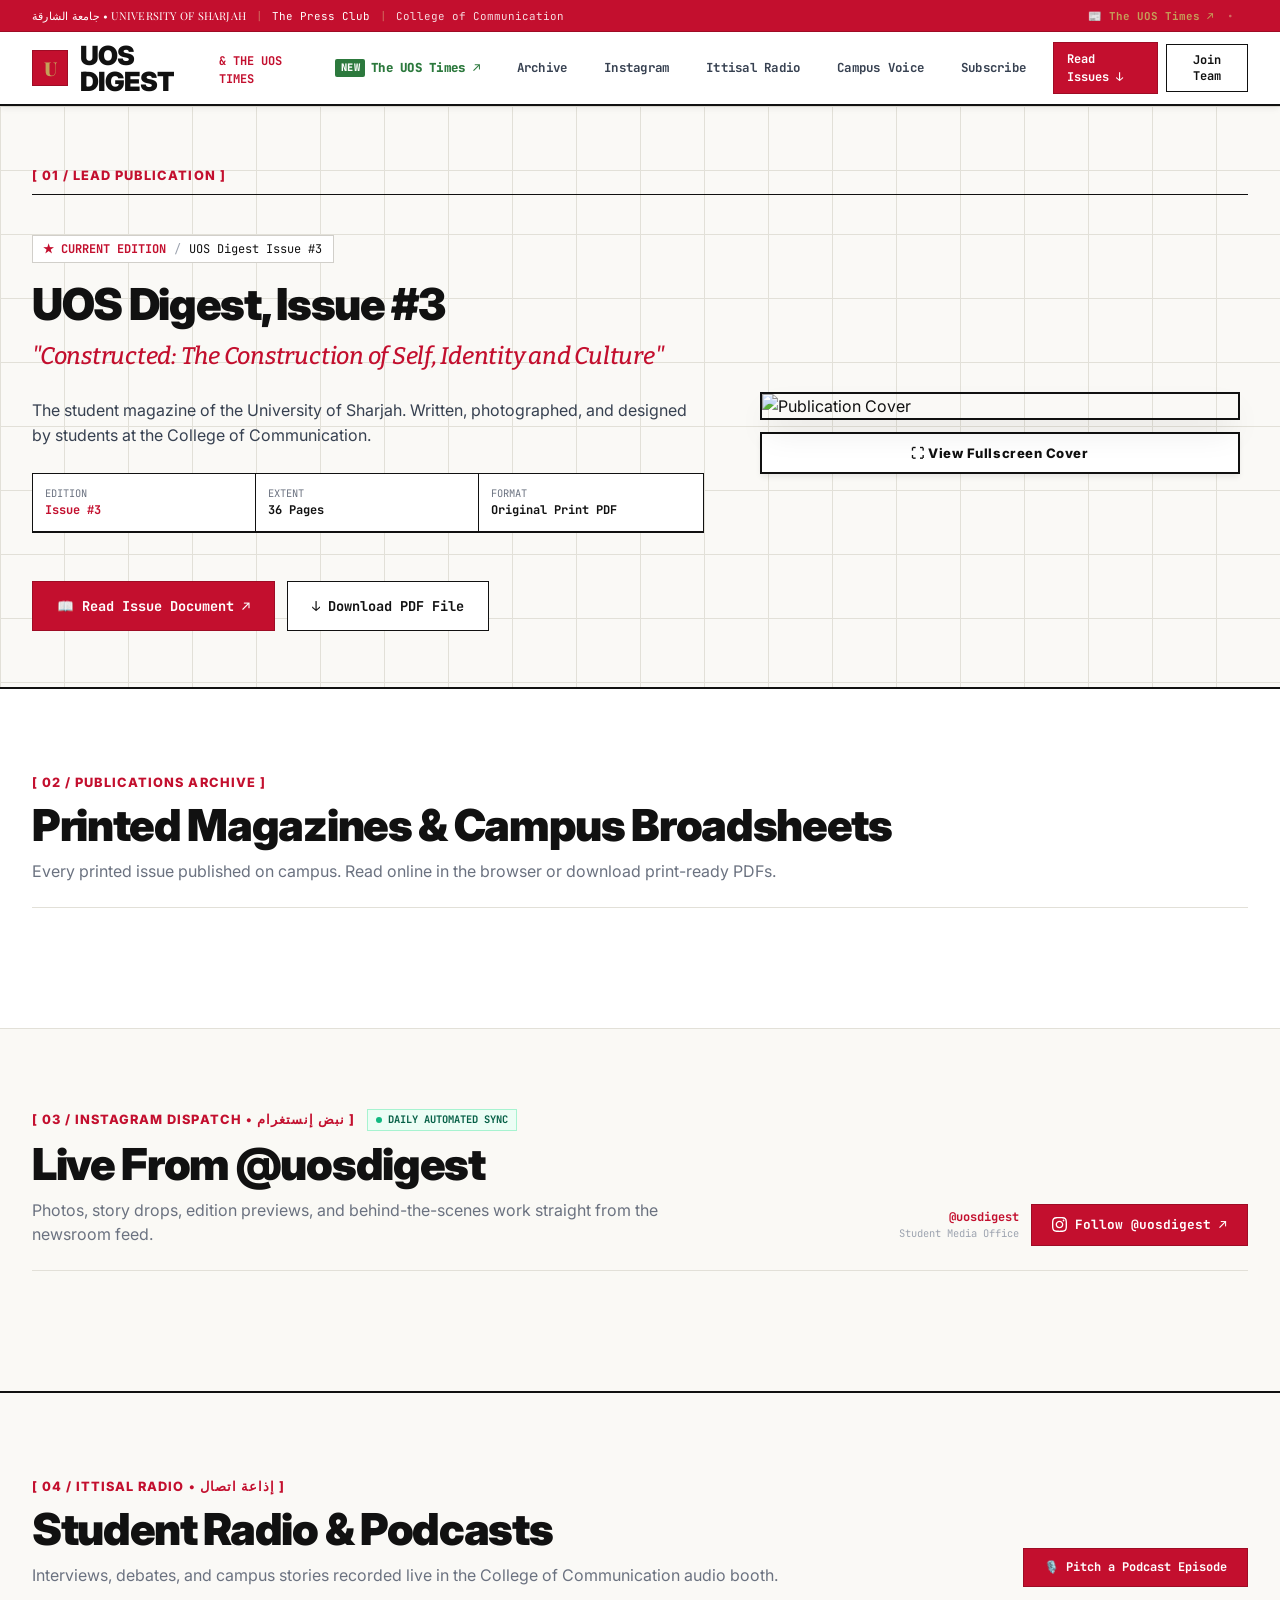
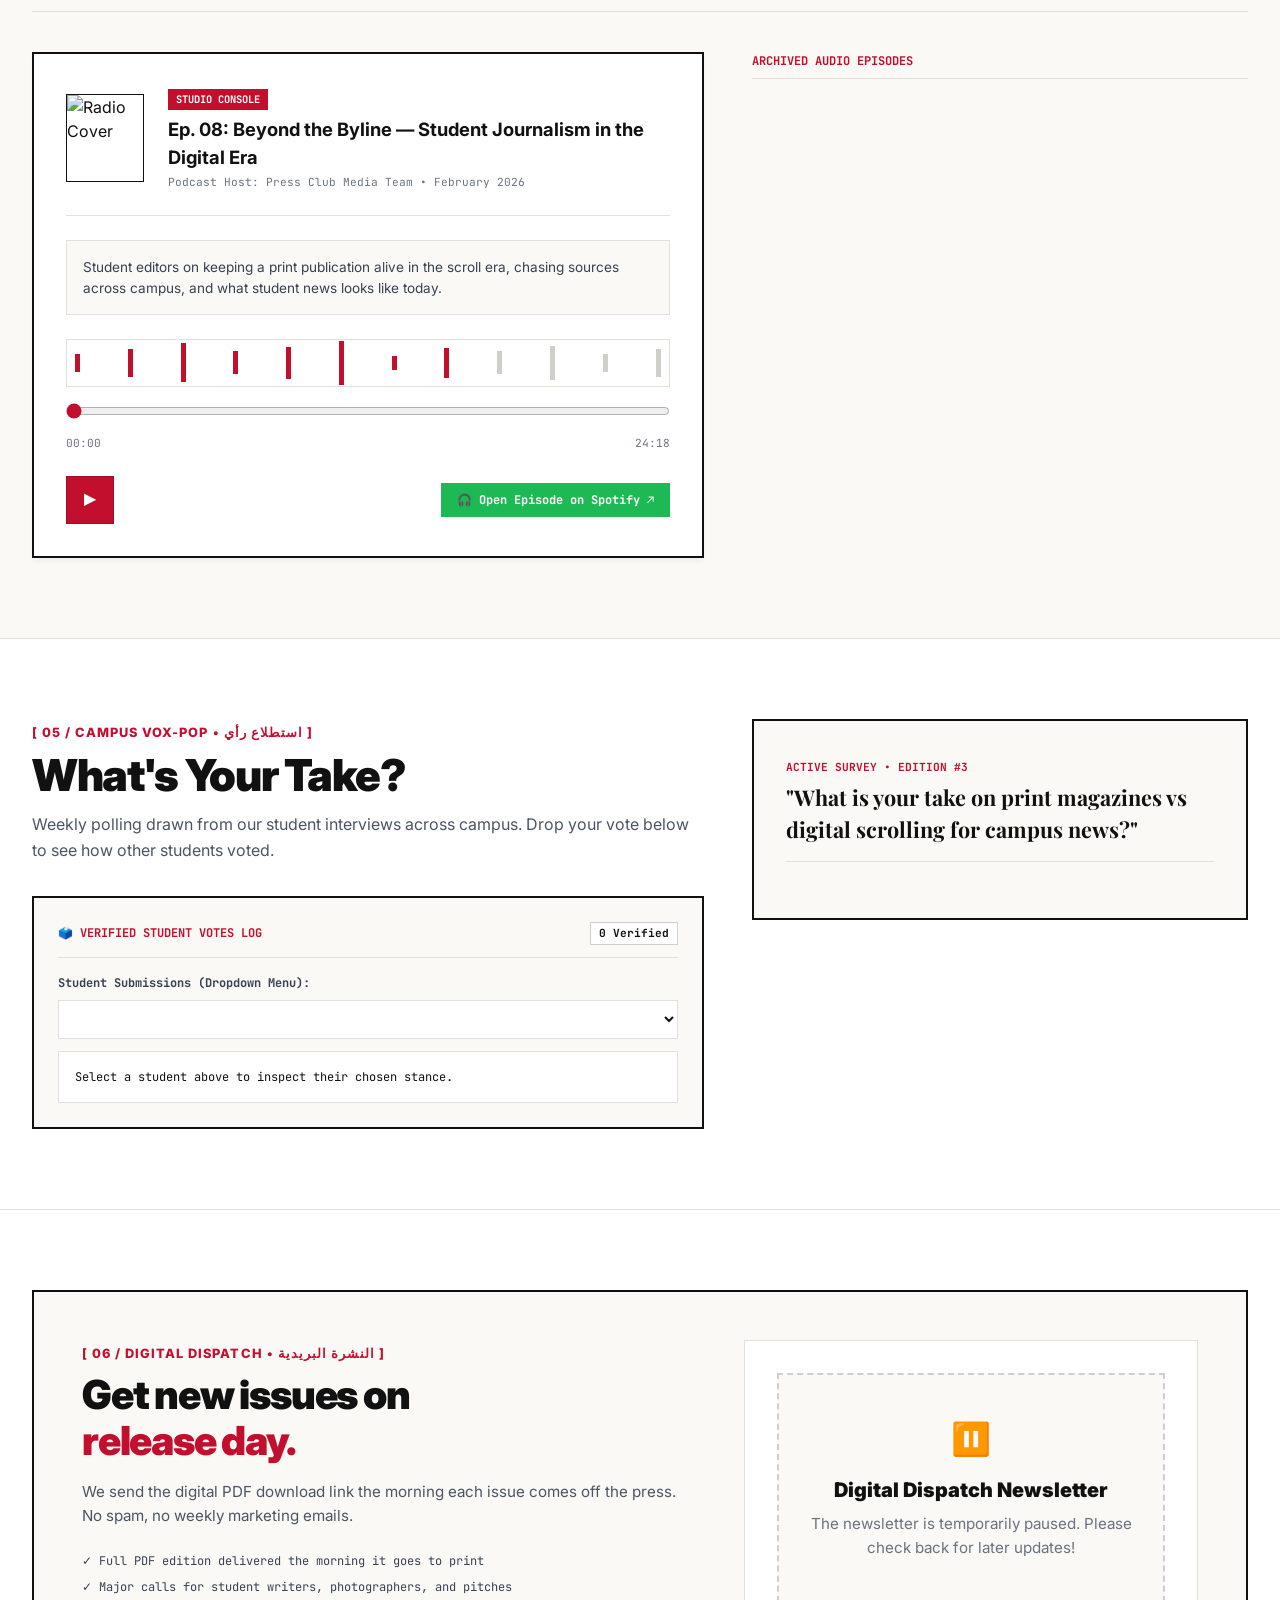
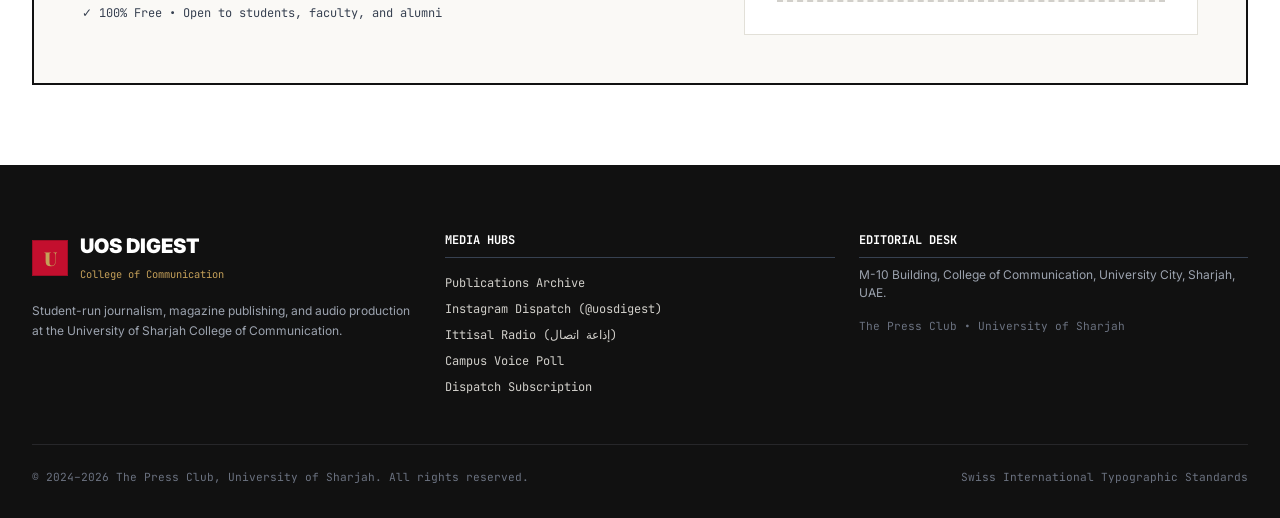
==== commit 1dee6256: "feat: scrap editorial team section and navigation links" ====
--- a/index.html
+++ b/index.html
@@ -11,7 +11,7 @@
   <link rel="preconnect" href="https://fonts.gstatic.com" crossorigin>
   <link href="https://fonts.googleapis.com/css2?family=Amiri:ital,wght@0,400;0,700;1,400&family=Bitter:ital,wght@0,400;0,500;0,600;0,700;1,400;1,600&family=DM+Serif+Text:ital@0;1&family=Inter:wght@300;400;500;600;700;800;900&family=JetBrains+Mono:wght@400;500;700;800&family=Playfair+Display:ital,wght@0,400;0,600;0,700;0,900;1,400;1,600&display=swap" rel="stylesheet">
   
-  <link rel="stylesheet" href="css/style.css?v=20260915_1">
+  <link rel="stylesheet" href="css/style.css?v=20260923_2">
 </head>
 <body>
 
@@ -60,7 +60,6 @@
             <a href="#instagram" class="nav-link">Instagram</a>
             <a href="#radio" class="nav-link">Ittisal Radio</a>
             <a href="#campus-voice" class="nav-link">Campus Voice</a>
-            <a href="#team" class="nav-link">Team</a>
             <a href="#newsletter" class="nav-link">Subscribe</a>
           </nav>
 
@@ -84,7 +83,6 @@
           <a href="#instagram" class="mobile-nav-link" onclick="window.toggleMobileMenu()">Instagram Dispatch (@uosdigest)</a>
           <a href="#radio" class="mobile-nav-link" onclick="window.toggleMobileMenu()">Ittisal Radio (إذاعة اتصال)</a>
           <a href="#campus-voice" class="mobile-nav-link" onclick="window.toggleMobileMenu()">Campus Pulse Surveys</a>
-          <a href="#team" class="mobile-nav-link" onclick="window.toggleMobileMenu()">Editorial Board Team</a>
           <a href="#newsletter" class="mobile-nav-link" onclick="window.toggleMobileMenu()">Digital Dispatch Subscription</a>
         </div>
       </div>
@@ -364,35 +362,13 @@
     </div>
   </section>
 
-  <!-- 06: The Press Club Editorial Team -->
-  <section id="team" style="padding: 5rem 0; background-color: var(--uos-paper); border-bottom: 1px solid var(--uos-border);">
-    <div class="container">
-      <div style="display: flex; justify-content: space-between; align-items: flex-end; border-bottom: 1px solid var(--uos-border); padding-bottom: 1.5rem; margin-bottom: 2.5rem; flex-wrap: wrap; gap: 1rem;">
-        <div>
-          <span class="section-header-tag">[ 06 / EDITORIAL BOARD • هيئة التحرير ]</span>
-          <h2 class="section-title">Editorial Team</h2>
-          <p style="font-size: 1rem; color: #6B7280; margin-top: 0.5rem;">
-            The students writing the stories, taking the photos, and laying out the pages every semester.
-          </p>
-        </div>
-        <button id="team-join-btn" class="btn-maroon" onclick="window.openJoinModal()">
-          ✨ Applications Open — Join Editorial Team
-        </button>
-      </div>
-
-      <div id="team-grid" class="grid-3">
-        <!-- Populated by JS -->
-      </div>
-    </div>
-  </section>
-
-  <!-- 07: Digital Dispatch Newsletter Subscription -->
+  <!-- 06: Digital Dispatch Newsletter Subscription -->
   <section id="newsletter" style="padding: 5rem 0; background-color: #FFFFFF; border-bottom: 2px solid var(--uos-ink);">
     <div class="container">
       <div style="background: var(--uos-paper); border: 2px solid var(--uos-ink); padding: 3rem;">
         <div class="grid-2" style="align-items: start;">
           <div>
-            <span class="section-header-tag">[ 07 / DIGITAL DISPATCH • النشرة البريدية ]</span>
+            <span class="section-header-tag">[ 06 / DIGITAL DISPATCH • النشرة البريدية ]</span>
             <h2 class="section-title" style="font-size: 2.5rem;">
               Get new issues on <br />
               <span style="color: var(--uos-maroon);">release day.</span>
@@ -737,7 +713,7 @@
   </div>
 
   <!-- Vanilla JavaScript ES Modules -->
-  <script type="module" src="js/app.js?v=20260915_1"></script>
+  <script type="module" src="js/app.js?v=20260923_1"></script>
 
 </body>
 </html>
--- a/css/style.css
+++ b/css/style.css
@@ -918,10 +918,12 @@
 }
 
 .ig-card {
-  background: #FFFFFF;
-  border: 2px solid var(--uos-ink);
+  background-color: #FFFFFF;
+  border: 1px solid var(--uos-border);
+  padding: 1rem;
   display: flex;
   flex-direction: column;
+  justify-content: space-between;
   overflow: hidden;
   text-decoration: none;
   color: inherit;
@@ -930,18 +932,27 @@
 }
 
 .ig-card:hover {
-  transform: translateY(-4px);
-  border-color: var(--uos-maroon);
-  box-shadow: 0 16px 24px -8px rgba(122, 19, 43, 0.12);
+  border-color: var(--uos-ink);
+  box-shadow: 0 10px 15px -3px rgba(0, 0, 0, 0.08);
+  transform: translateY(-2px);
 }
 
 .ig-card-img-wrap {
   position: relative;
   width: 100%;
-  padding-top: 100%; /* 1:1 Instagram Square */
-  background-color: #F3F4F6;
+  aspect-ratio: 1890 / 2599; /* Exact aspect ratio of publication archive covers (~1:1.375) */
+  background-color: #0A0A0A;
   overflow: hidden;
-  border-bottom: 1px solid var(--uos-border);
+  border: 2px solid var(--uos-ink);
+  box-shadow: 0 4px 6px -1px rgba(0, 0, 0, 0.08);
+  display: block;
+  transition: transform 0.2s ease, box-shadow 0.2s ease, border-color 0.2s ease;
+}
+
+.ig-card:hover .ig-card-img-wrap {
+  transform: translateY(-2px);
+  border-color: var(--uos-maroon);
+  box-shadow: 0 12px 20px -3px rgba(122, 19, 43, 0.18);
 }
 
 .ig-card-img {
@@ -951,37 +962,37 @@
   width: 100%;
   height: 100%;
   object-fit: cover;
-  transition: transform 0.4s ease;
+  transition: transform 0.35s ease;
 }
 
 .ig-card:hover .ig-card-img {
-  transform: scale(1.05);
+  transform: scale(1.03);
 }
 
 .ig-card-badge {
   position: absolute;
-  top: 0.75rem;
-  right: 0.75rem;
-  background: rgba(17, 17, 17, 0.85);
-  backdrop-filter: blur(4px);
+  top: 0.5rem;
+  left: 0.5rem;
+  background-color: var(--uos-maroon);
   color: #FFFFFF;
   font-family: var(--font-mono);
   font-size: 0.65rem;
   font-weight: bold;
-  padding: 0.25rem 0.5rem;
+  padding: 0.2rem 0.5rem;
   display: flex;
   align-items: center;
   gap: 0.3rem;
   z-index: 2;
+  box-shadow: 0 2px 4px rgba(0, 0, 0, 0.25);
 }
 
 .ig-card-body {
-  padding: 1.25rem;
+  padding: 1rem 0 0 0;
   display: flex;
   flex-direction: column;
   flex-grow: 1;
   justify-content: space-between;
-  background-color: #FFFFFF;
+  background-color: transparent;
 }
 
 .ig-card-meta {
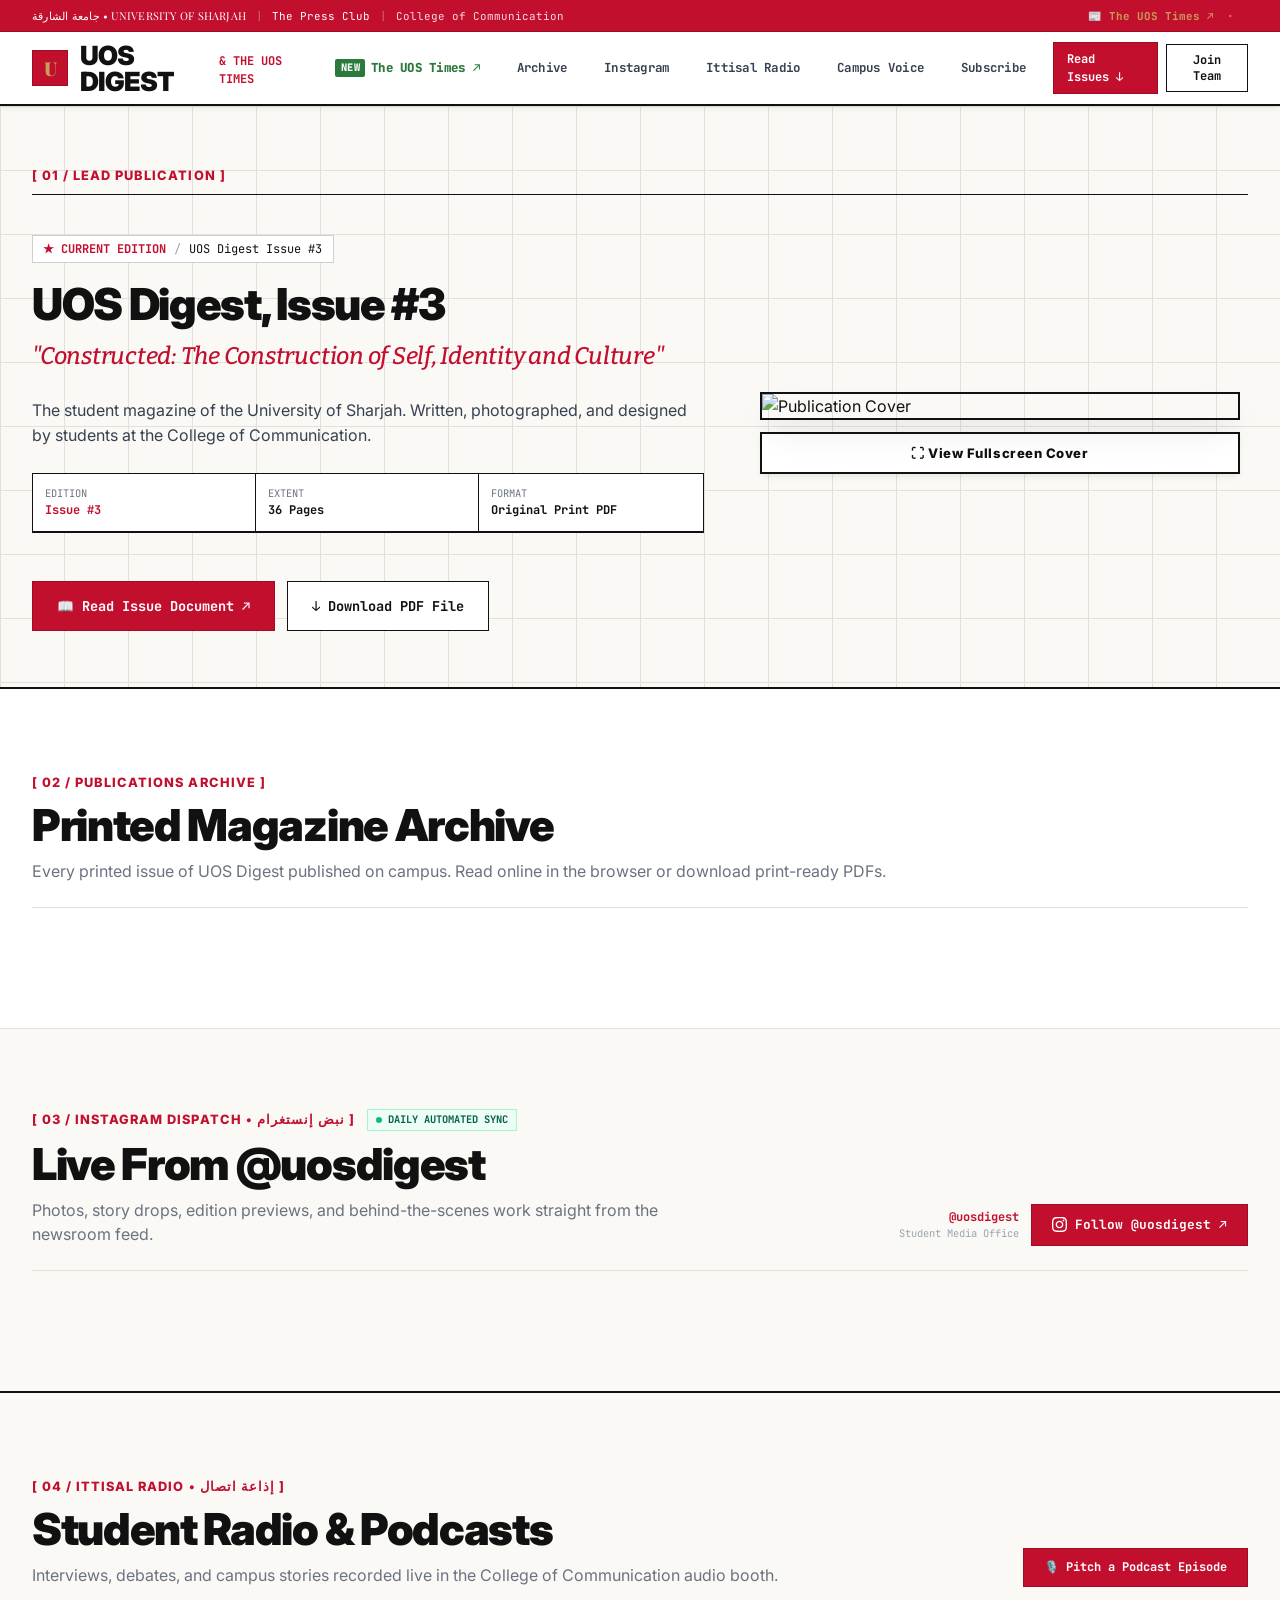
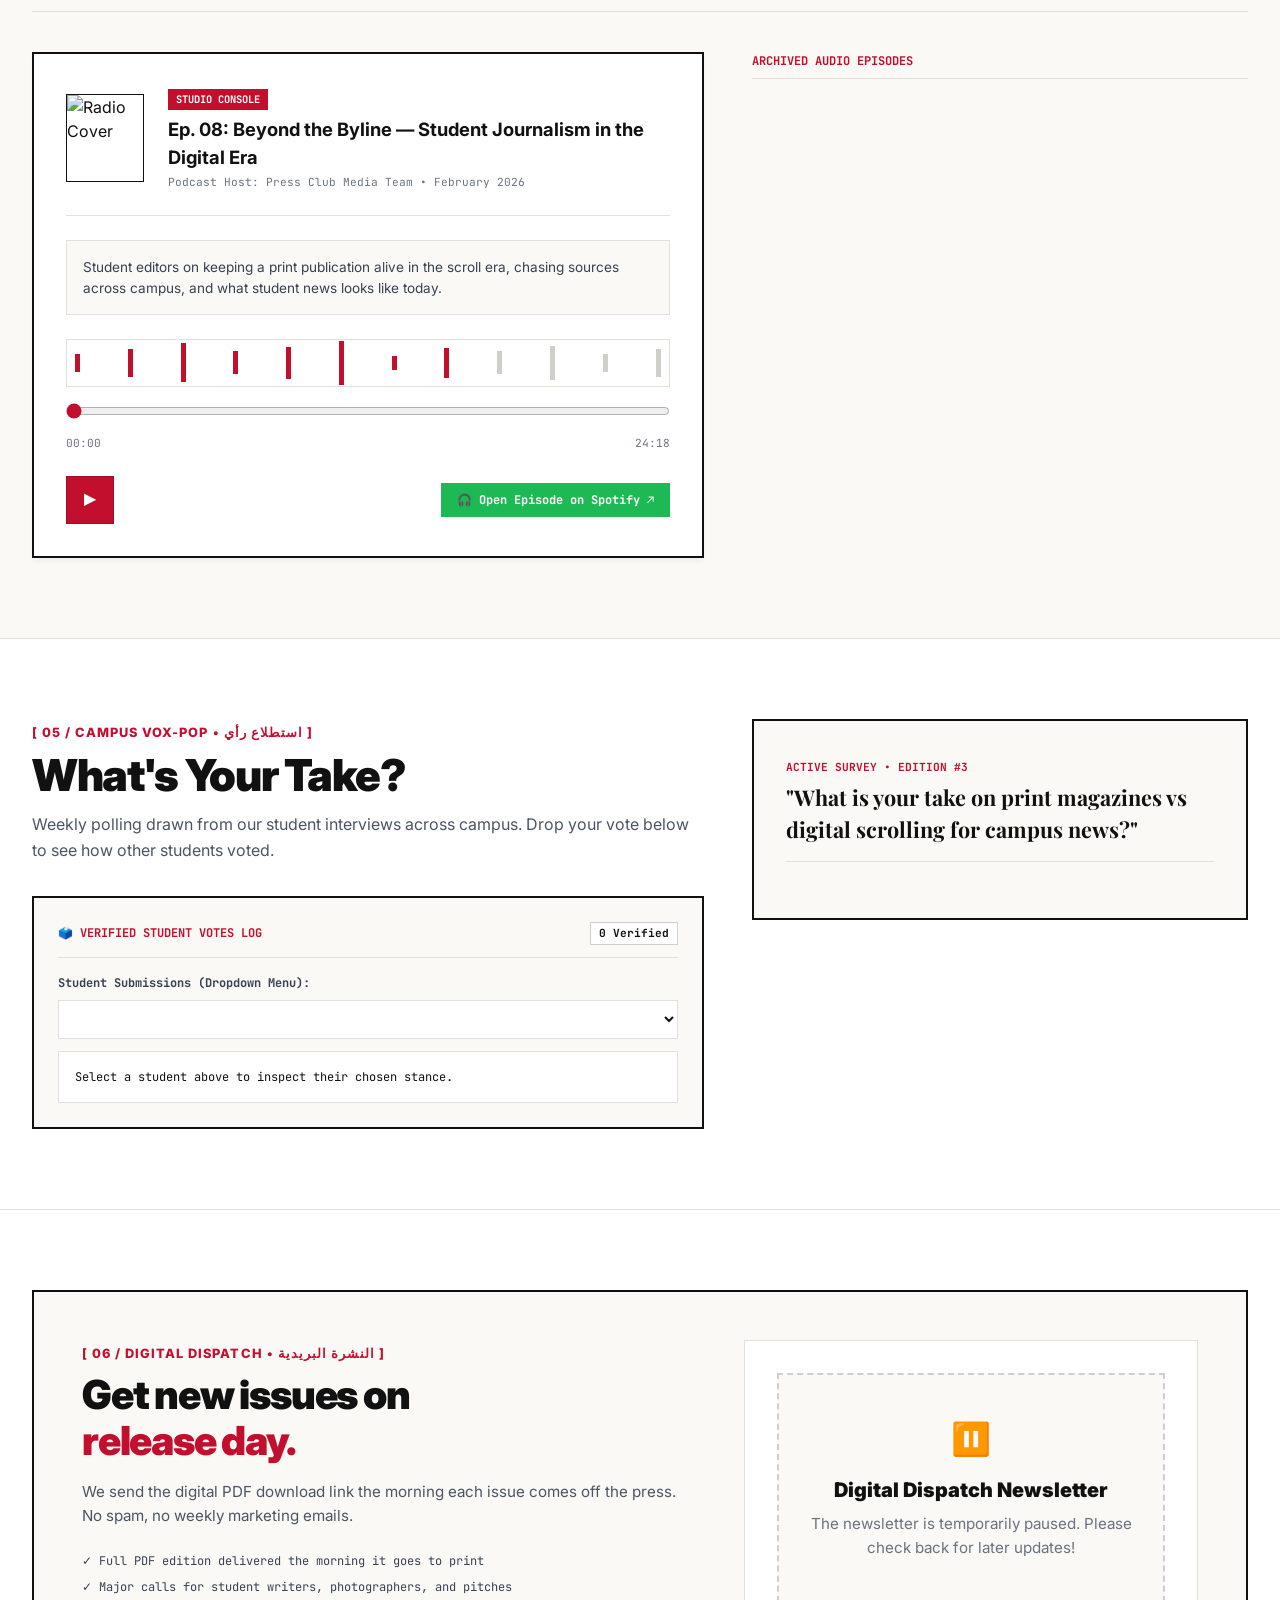
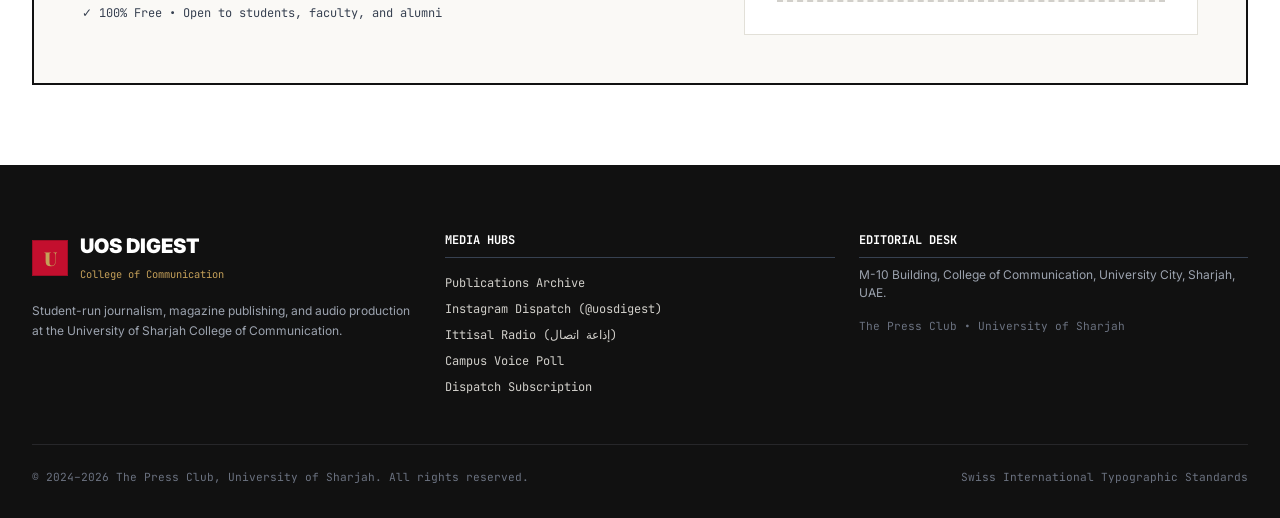
==== commit d64eedc3: "chore(times & archive): limit uos times broadsheets to designated 2 print pdfs, restrict archive to " ====
--- a/index.html
+++ b/index.html
@@ -166,9 +166,9 @@
     <div class="container">
       <div style="border-bottom: 1px solid var(--uos-border); padding-bottom: 1.5rem; margin-bottom: 2.5rem;">
         <span class="section-header-tag">[ 02 / PUBLICATIONS ARCHIVE ]</span>
-        <h2 class="section-title">Printed Magazines & Campus Broadsheets</h2>
+        <h2 class="section-title">Printed Magazine Archive</h2>
         <p style="font-size: 1rem; color: #6B7280; margin-top: 0.5rem;">
-          Every printed issue published on campus. Read online in the browser or download print-ready PDFs.
+          Every printed issue of UOS Digest published on campus. Read online in the browser or download print-ready PDFs.
         </p>
       </div>
 
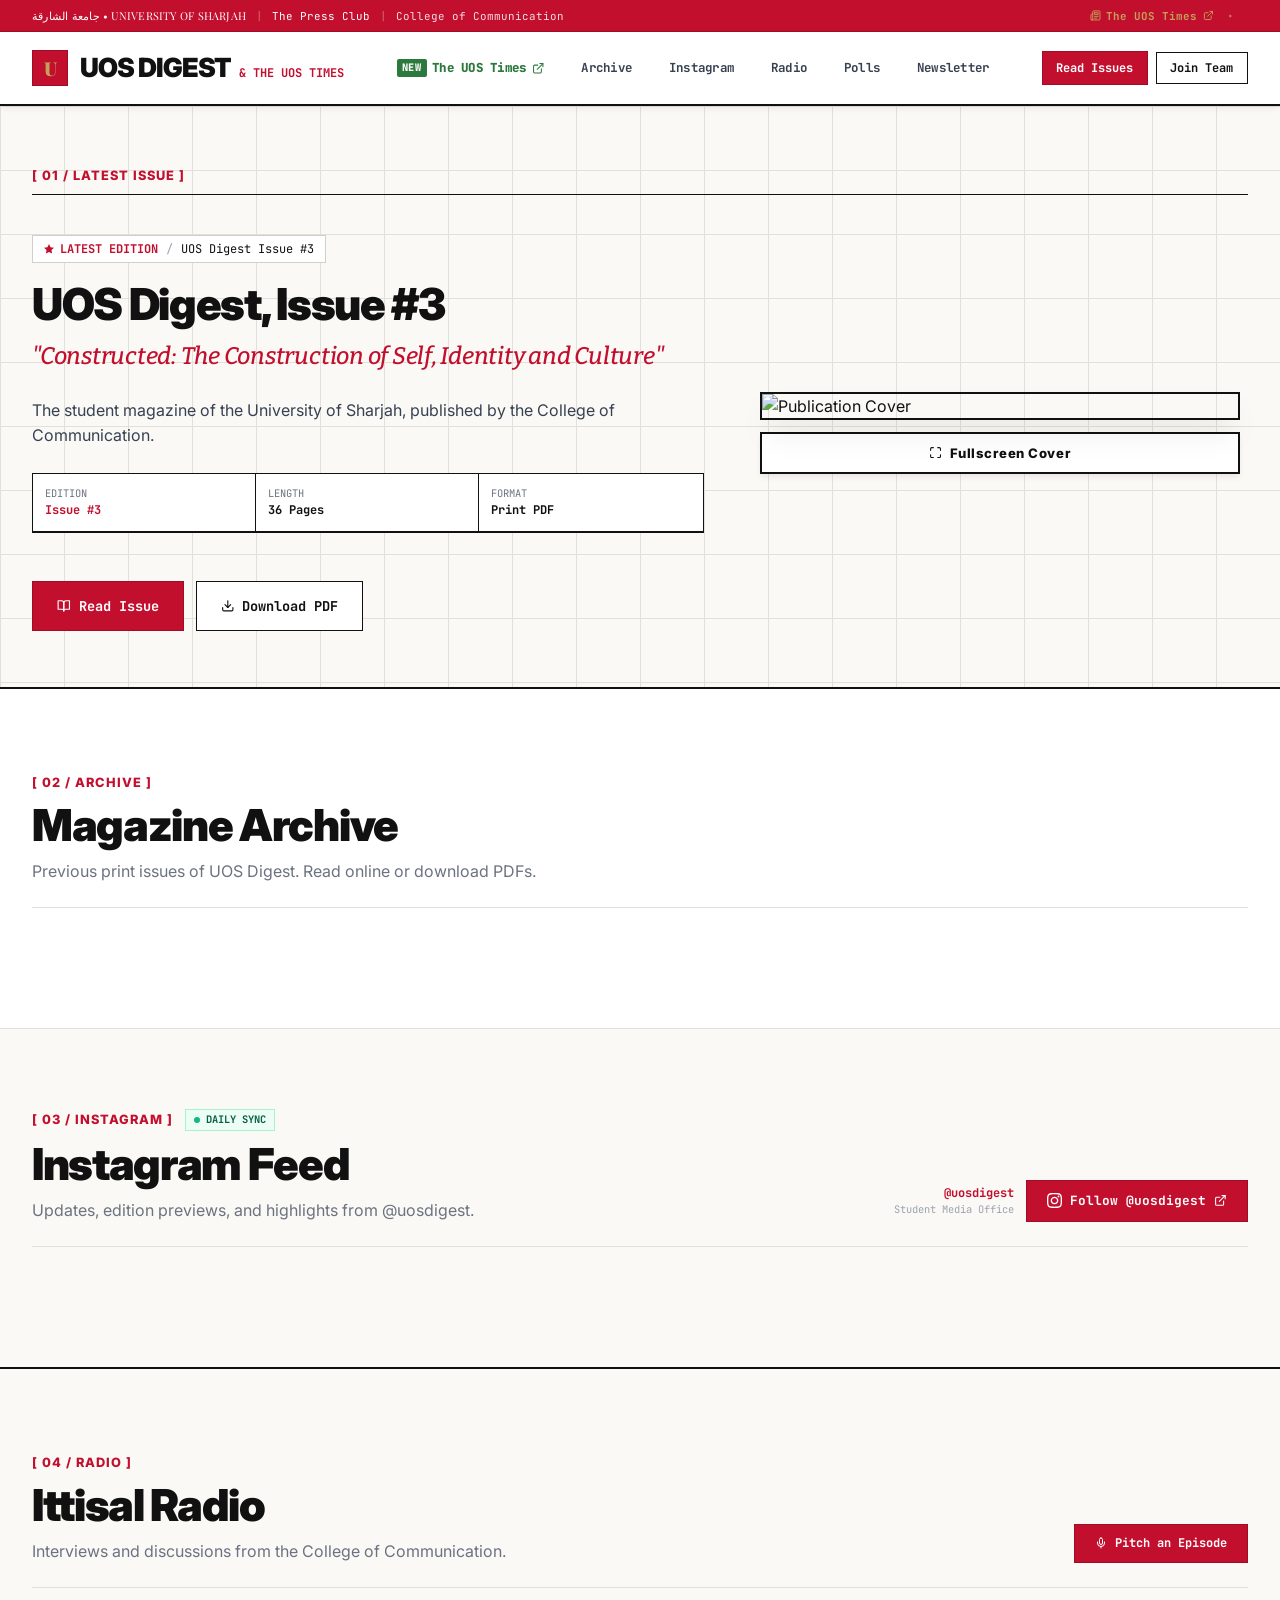
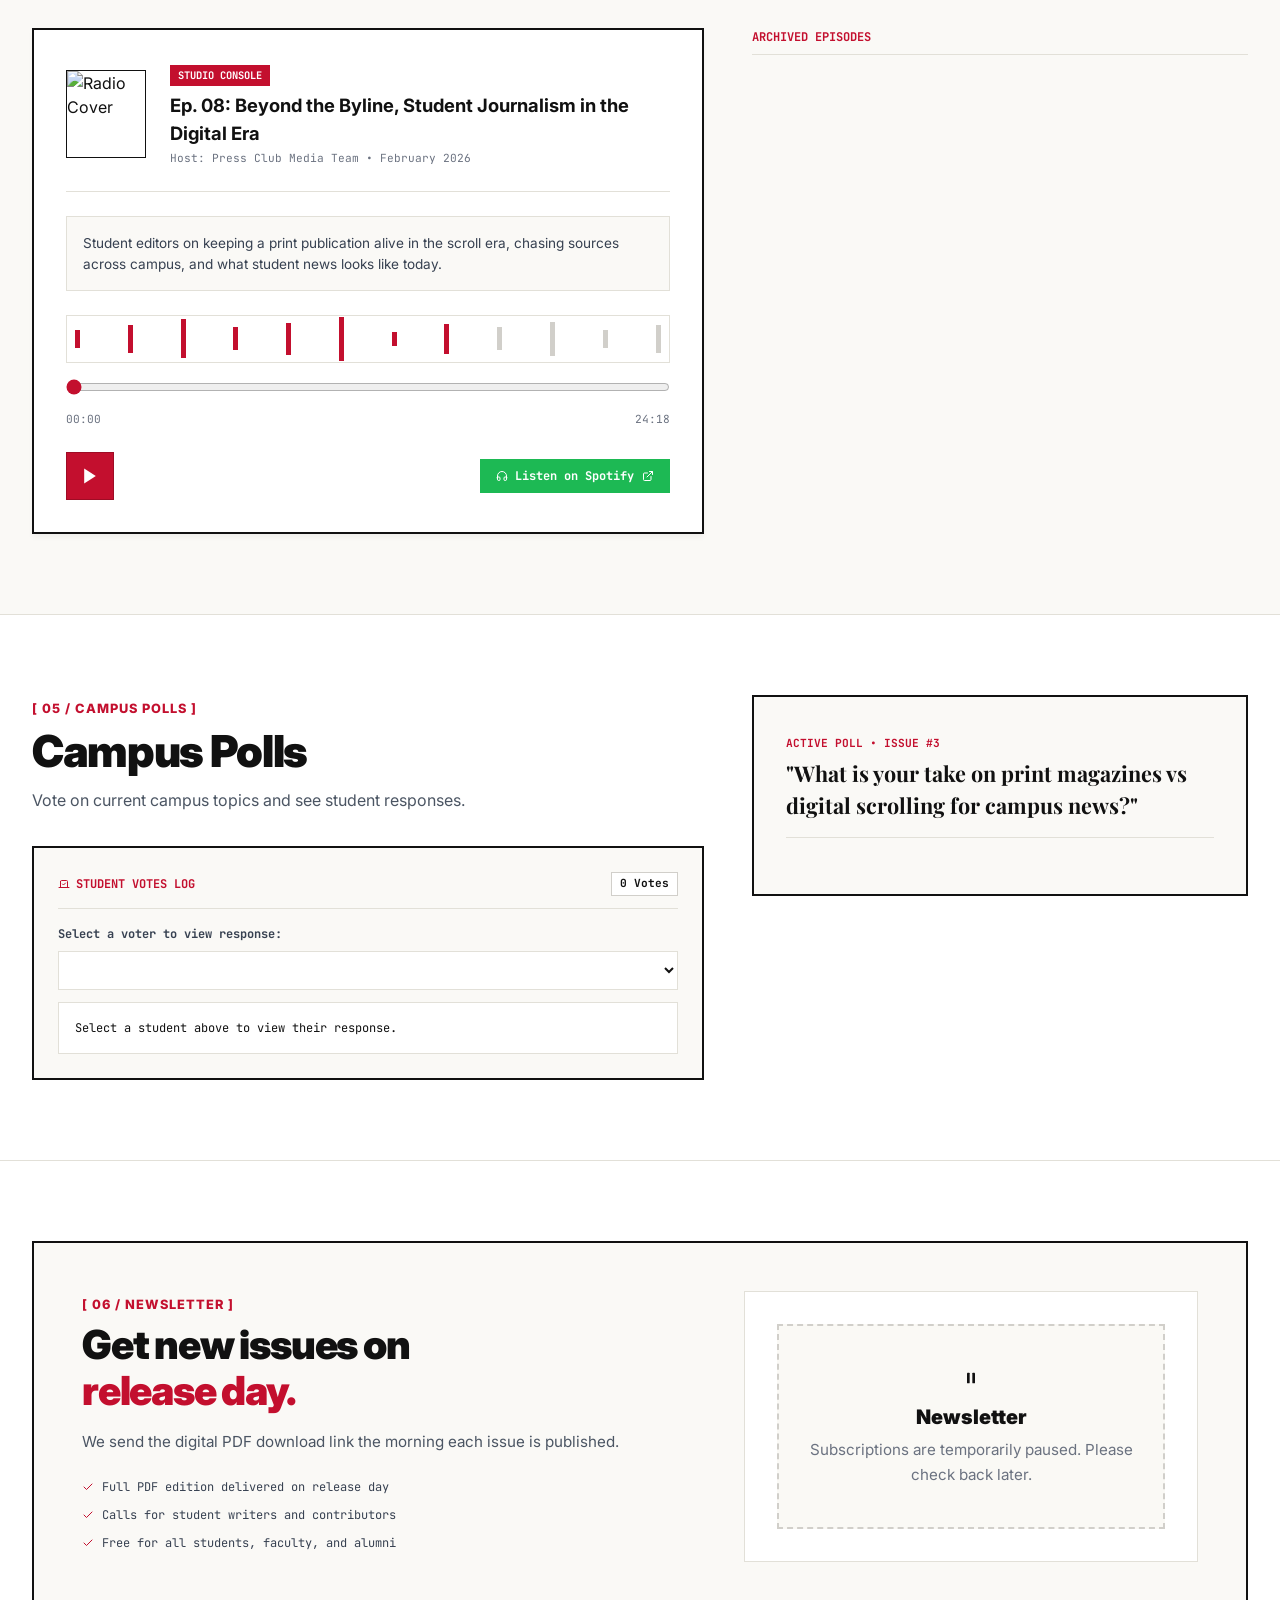
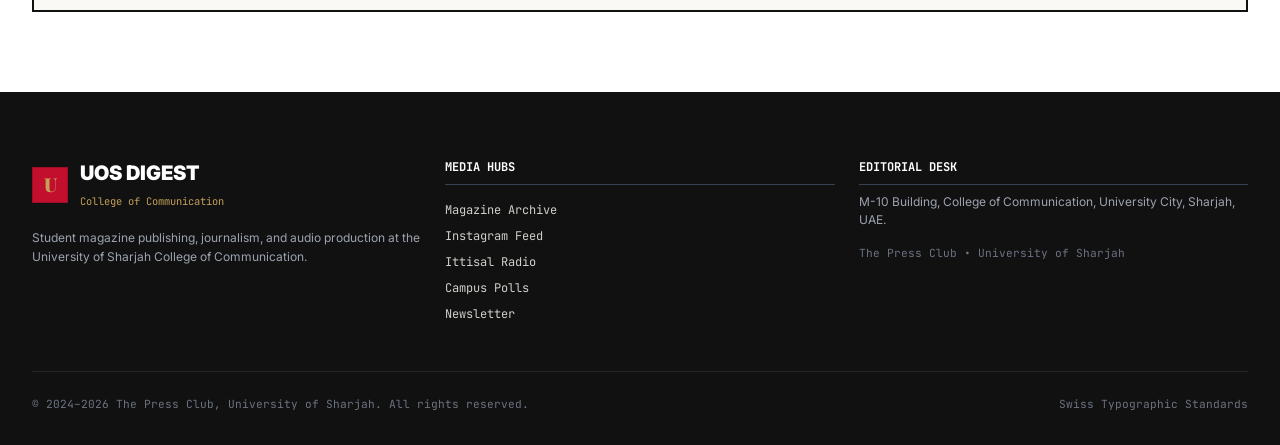
==== commit 388bd499: "Replace emojis with SVG icons, simplify text labels, and ensure navbar hides in issue reader" ====
--- a/index.html
+++ b/index.html
@@ -28,8 +28,10 @@
           <span class="top-bar-sub" style="color: rgba(255,255,255,0.85);">College of Communication</span>
         </div>
         <div style="display: flex; align-items: center; gap: 0.85rem; white-space: nowrap; flex-shrink: 0;">
-          <a href="times.html" style="color: var(--uos-gold); font-weight: bold; text-decoration: none; display: inline-flex; align-items: center; gap: 0.3rem;">
-            📰 The UOS Times ↗
+          <a href="times.html" style="color: var(--uos-gold); font-weight: bold; text-decoration: none; display: inline-flex; align-items: center; gap: 0.35rem;">
+            <svg class="icon icon-stroke" viewBox="0 0 24 24" width="13" height="13"><path d="M4 22h16a2 2 0 0 0 2-2V4a2 2 0 0 0-2-2H8a2 2 0 0 0-2 2v16a2 2 0 0 1-2 2Zm0 0a2 2 0 0 1-2-2v-9c0-1.1.9-2 2-2h2"/><path d="M18 14h-8"/><path d="M15 18h-5"/><path d="M10 6h8v4h-8V6Z"/></svg>
+            <span>The UOS Times</span>
+            <svg class="icon icon-stroke" viewBox="0 0 24 24" width="11" height="11"><path d="M18 13v6a2 2 0 0 1-2 2H5a2 2 0 0 1-2-2V8a2 2 0 0 1 2-2h6"/><polyline points="15 3 21 3 21 9"/><line x1="10" y1="14" x2="21" y2="3"/></svg>
           </a>
           <span style="color: var(--uos-gold-muted); opacity: 0.5;" class="top-bar-date">•</span>
           <span id="institutional-date" class="top-bar-date" style="color: rgba(255,255,255,0.85);"></span>
@@ -54,36 +56,41 @@
           <nav class="nav-links">
             <a href="times.html" class="nav-link" style="color: var(--uos-times-green); font-weight: 800; display: inline-flex; align-items: center; gap: 0.35rem;">
               <span style="background: var(--uos-times-green); color: #FFFFFF; padding: 0.1rem 0.35rem; font-size: 0.65rem; border-radius: 2px;">NEW</span>
-              The UOS Times ↗
+              The UOS Times
+              <svg class="icon icon-stroke" viewBox="0 0 24 24" width="11" height="11"><path d="M18 13v6a2 2 0 0 1-2 2H5a2 2 0 0 1-2-2V8a2 2 0 0 1 2-2h6"/><polyline points="15 3 21 3 21 9"/><line x1="10" y1="14" x2="21" y2="3"/></svg>
             </a>
             <a href="#publications" class="nav-link">Archive</a>
             <a href="#instagram" class="nav-link">Instagram</a>
-            <a href="#radio" class="nav-link">Ittisal Radio</a>
-            <a href="#campus-voice" class="nav-link">Campus Voice</a>
-            <a href="#newsletter" class="nav-link">Subscribe</a>
+            <a href="#radio" class="nav-link">Radio</a>
+            <a href="#campus-voice" class="nav-link">Polls</a>
+            <a href="#newsletter" class="nav-link">Newsletter</a>
           </nav>
 
           <div style="display: flex; gap: 0.5rem; align-items: center;">
             <a href="#publications" class="btn-maroon" style="padding: 0.45rem 0.85rem; font-size: 0.75rem;">
-              Read Issues ↓
+              Read Issues
             </a>
             <button id="nav-join-btn" class="btn-white" onclick="window.openJoinModal()" style="padding: 0.45rem 0.85rem; font-size: 0.75rem;">
               Join Team
             </button>
             <button class="mobile-menu-toggle" id="mobile-menu-btn" onclick="window.toggleMobileMenu()">
-              ☰ Menu
+              <svg class="icon icon-stroke" viewBox="0 0 24 24" width="14" height="14"><line x1="4" x2="20" y1="12" y2="12"/><line x1="4" x2="20" y1="6" x2="6"/><line x1="4" x2="20" y1="18" x2="18"/></svg>
+              Menu
             </button>
           </div>
         </div>
 
         <!-- Mobile Navigation Drawer -->
         <div id="mobile-nav-drawer" class="mobile-nav-drawer">
-          <a href="times.html" class="mobile-nav-link" style="color: var(--uos-times-green); font-weight: 800; background: var(--uos-times-green-tint);">📰 The UOS Times (Newspaper Subpage ↗)</a>
-          <a href="#publications" class="mobile-nav-link" onclick="window.toggleMobileMenu()">Publications Archive</a>
-          <a href="#instagram" class="mobile-nav-link" onclick="window.toggleMobileMenu()">Instagram Dispatch (@uosdigest)</a>
-          <a href="#radio" class="mobile-nav-link" onclick="window.toggleMobileMenu()">Ittisal Radio (إذاعة اتصال)</a>
-          <a href="#campus-voice" class="mobile-nav-link" onclick="window.toggleMobileMenu()">Campus Pulse Surveys</a>
-          <a href="#newsletter" class="mobile-nav-link" onclick="window.toggleMobileMenu()">Digital Dispatch Subscription</a>
+          <a href="times.html" class="mobile-nav-link" style="color: var(--uos-times-green); font-weight: 800; background: var(--uos-times-green-tint);">
+            The UOS Times
+            <svg class="icon icon-stroke" viewBox="0 0 24 24" width="12" height="12"><path d="M18 13v6a2 2 0 0 1-2 2H5a2 2 0 0 1-2-2V8a2 2 0 0 1 2-2h6"/><polyline points="15 3 21 3 21 9"/><line x1="10" y1="14" x2="21" y2="3"/></svg>
+          </a>
+          <a href="#publications" class="mobile-nav-link" onclick="window.toggleMobileMenu()">Magazine Archive</a>
+          <a href="#instagram" class="mobile-nav-link" onclick="window.toggleMobileMenu()">Instagram Feed</a>
+          <a href="#radio" class="mobile-nav-link" onclick="window.toggleMobileMenu()">Ittisal Radio</a>
+          <a href="#campus-voice" class="mobile-nav-link" onclick="window.toggleMobileMenu()">Campus Polls</a>
+          <a href="#newsletter" class="mobile-nav-link" onclick="window.toggleMobileMenu()">Newsletter</a>
         </div>
       </div>
     </header>
@@ -94,14 +101,17 @@
     <div class="container">
       <div style="border-bottom: 1px solid var(--uos-ink); padding-bottom: 0.5rem; margin-bottom: 2.5rem;">
         <span class="section-header-tag" style="margin-bottom: 0;">
-          [ 01 / LEAD PUBLICATION ]
+          [ 01 / LATEST ISSUE ]
         </span>
       </div>
 
       <div class="grid-2" style="align-items: center;">
         <div>
           <div style="margin-bottom: 1rem; display: inline-flex; align-items: center; gap: 0.5rem; background: #FFFFFF; border: 1px solid var(--uos-border-dark); padding: 0.25rem 0.65rem; font-family: var(--font-mono); font-size: 0.75rem;">
-            <span style="color: var(--uos-maroon); font-weight: bold;">★ CURRENT EDITION</span>
+            <span style="color: var(--uos-maroon); font-weight: bold; display: inline-flex; align-items: center; gap: 0.3rem;">
+              <svg class="icon" viewBox="0 0 24 24" width="11" height="11"><polygon points="12 2 15.09 8.26 22 9.27 17 14.14 18.18 21.02 12 17.77 5.82 21.02 7 14.14 2 9.27 8.91 8.26 12 2"/></svg>
+              LATEST EDITION
+            </span>
             <span style="color: #9CA3AF;">/</span>
             <span id="hero-edition-badge">UOS Digest Issue #3</span>
           </div>
@@ -113,7 +123,7 @@
             "Constructed: The Construction of Self, Identity and Culture"
           </p>
           <p id="hero-desc" style="font-size: 1rem; color: #374151; margin-bottom: 1.5rem; line-height: 1.6;">
-            The student magazine of the University of Sharjah. Written, photographed, and designed by students at the College of Communication.
+            The student magazine of the University of Sharjah, published by the College of Communication.
           </p>
 
           <!-- Swiss Spec Table (Fluid Grid) -->
@@ -123,12 +133,12 @@
               <span id="hero-volume-badge" style="font-weight: bold; color: var(--uos-maroon);">Issue #3</span>
             </div>
             <div style="padding: 0.75rem; border-right: 1px solid var(--uos-ink); border-bottom: 1px solid var(--uos-ink);">
-              <span style="font-size: 0.65rem; color: #6B7280; text-transform: uppercase; display: block;">Extent</span>
+              <span style="font-size: 0.65rem; color: #6B7280; text-transform: uppercase; display: block;">Length</span>
               <span id="hero-pages-badge" style="font-weight: bold;">36 Pages</span>
             </div>
             <div style="padding: 0.75rem; border-bottom: 1px solid var(--uos-ink);">
               <span style="font-size: 0.65rem; color: #6B7280; text-transform: uppercase; display: block;">Format</span>
-              <span style="font-weight: bold;">Original Print PDF</span>
+              <span style="font-weight: bold;">Print PDF</span>
             </div>
           </div>
 
@@ -137,11 +147,13 @@
           </div>
 
           <div style="display: flex; gap: 0.75rem; flex-wrap: wrap;">
-            <button id="hero-read-btn" class="btn-maroon" style="padding: 0.85rem 1.5rem; font-size: 0.85rem;">
-              📖 Read Issue Document ↗
+            <button id="hero-read-btn" class="btn-maroon" style="padding: 0.85rem 1.5rem; font-size: 0.85rem; display: inline-flex; align-items: center; gap: 0.5rem;">
+              <svg class="icon icon-stroke" viewBox="0 0 24 24" width="15" height="15"><path d="M2 3h6a4 4 0 0 1 4 4v14a3 3 0 0 0-3-3H2z"/><path d="M22 3h-6a4 4 0 0 0-4 4v14a3 3 0 0 1 3-3h7z"/></svg>
+              Read Issue
             </button>
-            <a id="hero-download-btn" href="#" download class="btn-white" style="padding: 0.85rem 1.5rem; font-size: 0.85rem;">
-              ↓ Download PDF File
+            <a id="hero-download-btn" href="#" download class="btn-white" style="padding: 0.85rem 1.5rem; font-size: 0.85rem; display: inline-flex; align-items: center; gap: 0.5rem;">
+              <svg class="icon icon-stroke" viewBox="0 0 24 24" width="15" height="15"><path d="M21 15v4a2 2 0 0 1-2 2H5a2 2 0 0 1-2-2v-4"/><polyline points="7 10 12 15 17 10"/><line x1="12" y1="15" x2="12" y2="3"/></svg>
+              Download PDF
             </a>
           </div>
         </div>
@@ -153,7 +165,8 @@
               <img id="hero-cover-img" src="" alt="Publication Cover" class="hero-cover-img" />
             </div>
             <button type="button" class="hero-cover-btn" onclick="window.openCoverFullscreen()">
-              ⛶ View Fullscreen Cover
+              <svg class="icon icon-stroke" viewBox="0 0 24 24" width="14" height="14"><path d="M8 3H5a2 2 0 0 0-2 2v3m18 0V5a2 2 0 0 0-2-2h-3m0 18h3a2 2 0 0 0 2-2v-3M3 16v3a2 2 0 0 0 2 2h3"/></svg>
+              Fullscreen Cover
             </button>
           </div>
         </div>
@@ -165,10 +178,10 @@
   <section id="publications" style="padding: 5rem 0; background-color: #FFFFFF; border-bottom: 1px solid var(--uos-border);">
     <div class="container">
       <div style="border-bottom: 1px solid var(--uos-border); padding-bottom: 1.5rem; margin-bottom: 2.5rem;">
-        <span class="section-header-tag">[ 02 / PUBLICATIONS ARCHIVE ]</span>
-        <h2 class="section-title">Printed Magazine Archive</h2>
+        <span class="section-header-tag">[ 02 / ARCHIVE ]</span>
+        <h2 class="section-title">Magazine Archive</h2>
         <p style="font-size: 1rem; color: #6B7280; margin-top: 0.5rem;">
-          Every printed issue of UOS Digest published on campus. Read online in the browser or download print-ready PDFs.
+          Previous print issues of UOS Digest. Read online or download PDFs.
         </p>
       </div>
 
@@ -181,19 +194,18 @@
   <!-- 03: Instagram Social Dispatch (@uosdigest) -->
   <section id="instagram" style="padding: 5rem 0; background-color: #FAF9F5; border-bottom: 2px solid var(--uos-ink);">
     <div class="container">
-      <!-- Section Header with Swiss Masthead & Follow Action -->
       <div style="display: flex; justify-content: space-between; align-items: flex-end; border-bottom: 1px solid var(--uos-border); padding-bottom: 1.5rem; margin-bottom: 2.5rem; flex-wrap: wrap; gap: 1.5rem;">
         <div>
           <div style="display: flex; align-items: center; gap: 0.75rem; margin-bottom: 0.5rem; flex-wrap: wrap;">
-            <span class="section-header-tag" style="margin-bottom: 0;">[ 03 / INSTAGRAM DISPATCH • نبض إنستغرام ]</span>
+            <span class="section-header-tag" style="margin-bottom: 0;">[ 03 / INSTAGRAM ]</span>
             <span style="display: inline-flex; align-items: center; gap: 0.35rem; background: #ECFDF5; border: 1px solid #A7F3D0; padding: 0.15rem 0.5rem; font-family: var(--font-mono); font-size: 0.65rem; color: #065F46; font-weight: bold;">
               <span style="display: inline-block; width: 6px; height: 6px; border-radius: 50%; background: #10B981;"></span>
-              DAILY AUTOMATED SYNC
+              DAILY SYNC
             </span>
           </div>
-          <h2 class="section-title">Live From @uosdigest</h2>
+          <h2 class="section-title">Instagram Feed</h2>
           <p style="font-size: 1rem; color: #6B7280; margin-top: 0.5rem; max-width: 42rem;">
-            Photos, story drops, edition previews, and behind-the-scenes work straight from the newsroom feed.
+            Updates, edition previews, and highlights from @uosdigest.
           </p>
         </div>
 
@@ -206,7 +218,8 @@
             <svg width="15" height="15" viewBox="0 0 24 24" fill="currentColor">
               <path d="M12 2.163c3.204 0 3.584.012 4.85.07 3.252.148 4.771 1.691 4.919 4.919.058 1.265.069 1.645.069 4.849 0 3.205-.012 3.584-.069 4.849-.149 3.225-1.664 4.771-4.919 4.919-1.266.058-1.644.07-4.85.07-3.204 0-3.584-.012-4.849-.07-3.26-.149-4.771-1.699-4.919-4.92-.058-1.265-.07-1.644-.07-4.849 0-3.204.013-3.583.07-4.849.149-3.227 1.664-4.771 4.919-4.919 1.266-.057 1.645-.069 4.849-.069zm0-2.163c-3.259 0-3.667.014-4.947.072-4.358.2-6.78 2.618-6.98 6.98-.059 1.281-.073 1.689-.073 4.948 0 3.259.014 3.668.072 4.948.2 4.358 2.618 6.78 6.98 6.98 1.281.058 1.689.072 4.948.072 3.259 0 3.668-.014 4.948-.072 4.354-.2 6.782-2.618 6.979-6.98.059-1.28.073-1.689.073-4.948 0-3.259-.014-3.667-.072-4.947-.196-4.354-2.617-6.78-6.979-6.98-1.281-.059-1.69-.073-4.949-.073zm0 5.838c-3.403 0-6.162 2.759-6.162 6.162s2.759 6.163 6.162 6.163 6.162-2.759 6.162-6.163c0-3.403-2.759-6.162-6.162-6.162zm0 10.162c-2.209 0-4-1.79-4-4 0-2.209 1.791-4 4-4s4 1.791 4 4c0 2.21-1.791 4-4 4zm6.406-11.845c-.796 0-1.441.645-1.441 1.44s.645 1.44 1.441 1.44c.795 0 1.439-.645 1.439-1.44s-.644-1.44-1.439-1.44z"/>
             </svg>
-            Follow @uosdigest ↗
+            Follow @uosdigest
+            <svg class="icon icon-stroke" viewBox="0 0 24 24" width="11" height="11"><path d="M18 13v6a2 2 0 0 1-2 2H5a2 2 0 0 1-2-2V8a2 2 0 0 1 2-2h6"/><polyline points="15 3 21 3 21 9"/><line x1="10" y1="14" x2="21" y2="3"/></svg>
           </a>
         </div>
       </div>
@@ -225,14 +238,15 @@
 
       <div style="display: flex; justify-content: space-between; align-items: flex-end; border-bottom: 1px solid var(--uos-border); padding-bottom: 1.5rem; margin-bottom: 2.5rem; flex-wrap: wrap; gap: 1rem;">
         <div>
-          <span class="section-header-tag">[ 04 / ITTISAL RADIO • إذاعة اتصال ]</span>
-          <h2 class="section-title">Student Radio & Podcasts</h2>
+          <span class="section-header-tag">[ 04 / RADIO ]</span>
+          <h2 class="section-title">Ittisal Radio</h2>
           <p style="font-size: 1rem; color: #6B7280; margin-top: 0.5rem;">
-            Interviews, debates, and campus stories recorded live in the College of Communication audio booth.
-          </p>
-        </div>
-        <button id="pitch-podcast-btn" class="btn-maroon" onclick="window.openPodcastModal()">
-          🎙️ Pitch a Podcast Episode
+            Interviews and discussions from the College of Communication.
+          </p>
+        </div>
+        <button id="pitch-podcast-btn" class="btn-maroon" onclick="window.openPodcastModal()" style="display: inline-flex; align-items: center; gap: 0.5rem;">
+          <svg class="icon icon-stroke" viewBox="0 0 24 24" width="15" height="15"><path d="M12 2a3 3 0 0 0-3 3v7a3 3 0 0 0 6 0V5a3 3 0 0 0-3-3Z"/><path d="M19 10v2a7 7 0 0 1-14 0v-2"/><line x1="12" y1="19" x2="12" y2="22"/></svg>
+          Pitch an Episode
         </button>
       </div>
 
@@ -246,10 +260,10 @@
                 STUDIO CONSOLE
               </span>
               <h3 id="radio-current-title" style="font-weight: bold; font-size: 1.15rem; margin-top: 0.4rem; color: #111111;">
-                Ep. 08: Beyond the Byline — Student Journalism in the Digital Era
+                Ep. 08: Beyond the Byline, Student Journalism in the Digital Era
               </h3>
               <p id="radio-current-host" style="font-family: var(--font-mono); font-size: 0.7rem; color: #6B7280; margin-top: 0.2rem;">
-                Podcast Host: Press Club Media Team • February 2026
+                Host: Press Club Media Team • February 2026
               </p>
             </div>
           </div>
@@ -284,11 +298,13 @@
 
             <div style="display: flex; justify-content: space-between; align-items: center; padding-top: 0.5rem;">
               <button id="radio-play-btn" class="btn-maroon" style="width: 3rem; height: 3rem; border-radius: 0; display: flex; align-items: center; justify-content: center; font-size: 1.25rem;">
-                <span id="radio-play-icon">▶</span>
+                <span id="radio-play-icon" style="display: flex; align-items: center; justify-content: center;"><svg class="icon" viewBox="0 0 24 24" width="18" height="18"><polygon points="5 3 19 12 5 21 5 3"/></svg></span>
               </button>
 
-              <a id="radio-spotify-link" href="https://open.spotify.com/show/4rOoJ6Egrf8K2IrywzwOMk" target="_blank" style="background: #1DB954; color: #FFFFFF; font-family: var(--font-mono); font-size: 0.75rem; font-weight: bold; padding: 0.5rem 1rem; text-decoration: none; display: flex; align-items: center; gap: 0.4rem;">
-                🎧 Open Episode on Spotify ↗
+              <a id="radio-spotify-link" href="https://open.spotify.com/show/4rOoJ6Egrf8K2IrywzwOMk" target="_blank" style="background: #1DB954; color: #FFFFFF; font-family: var(--font-mono); font-size: 0.75rem; font-weight: bold; padding: 0.5rem 1rem; text-decoration: none; display: inline-flex; align-items: center; gap: 0.45rem;">
+                <svg class="icon icon-stroke" viewBox="0 0 24 24" width="14" height="14"><path d="M3 18v-6a9 9 0 0 1 18 0v6"/><path d="M21 19a2 2 0 0 1-2 2h-1a2 2 0 0 1-2-2v-3a2 2 0 0 1 2-2h3zM3 19a2 2 0 0 0 2 2h1a2 2 0 0 0 2-2v-3a2 2 0 0 0-2-2H3z"/></svg>
+                <span>Listen on Spotify</span>
+                <svg class="icon icon-stroke" viewBox="0 0 24 24" width="11" height="11"><path d="M18 13v6a2 2 0 0 1-2 2H5a2 2 0 0 1-2-2V8a2 2 0 0 1 2-2h6"/><polyline points="15 3 21 3 21 9"/><line x1="10" y1="14" x2="21" y2="3"/></svg>
               </a>
             </div>
           </div>
@@ -297,7 +313,7 @@
         <!-- Episodes List -->
         <div>
           <div style="border-bottom: 1px solid var(--uos-border); padding-bottom: 0.5rem; margin-bottom: 1rem; font-family: var(--font-mono); font-size: 0.75rem; font-weight: bold; color: var(--uos-maroon);">
-            ARCHIVED AUDIO EPISODES
+            ARCHIVED EPISODES
           </div>
           <div id="radio-episodes-list" style="display: flex; flex-direction: column; gap: 0.75rem;">
             <!-- Populated by JS -->
@@ -312,32 +328,33 @@
     <div class="container">
       <div class="grid-2" style="align-items: start;">
         <div>
-          <span class="section-header-tag">[ 05 / CAMPUS VOX-POP • استطلاع رأي ]</span>
-          <h2 class="section-title">What's Your Take?</h2>
+          <span class="section-header-tag">[ 05 / CAMPUS POLLS ]</span>
+          <h2 class="section-title">Campus Polls</h2>
           <p style="font-size: 1rem; color: #4B5563; margin-top: 0.75rem; line-height: 1.6;">
-            Weekly polling drawn from our student interviews across campus. Drop your vote below to see how other students voted.
+            Vote on current campus topics and see student responses.
           </p>
 
           <!-- Verified Student Voters Dropdown Box -->
           <div style="margin-top: 2rem; padding: 1.5rem; background: var(--uos-paper); border: 2px solid var(--uos-ink);">
             <div style="display: flex; justify-content: space-between; align-items: center; border-bottom: 1px solid var(--uos-border); padding-bottom: 0.75rem; margin-bottom: 1rem;">
-              <span style="font-family: var(--font-mono); font-size: 0.75rem; font-weight: bold; color: var(--uos-maroon); text-transform: uppercase;">
-                🗳️ Verified Student Votes Log
+              <span style="font-family: var(--font-mono); font-size: 0.75rem; font-weight: bold; color: var(--uos-maroon); text-transform: uppercase; display: inline-flex; align-items: center; gap: 0.4rem;">
+                <svg class="icon icon-stroke" viewBox="0 0 24 24" width="14" height="14"><path d="m9 12 2 2 4-4"/><path d="M5 7c0-1.1.9-2 2-2h10a2 2 0 0 1 2 2v12H5V7Z"/><path d="M22 19H2"/></svg>
+                Student Votes Log
               </span>
               <span id="voter-count-badge" style="font-family: var(--font-mono); font-size: 0.7rem; font-weight: bold; background: #FFFFFF; border: 1px solid var(--uos-border-dark); padding: 0.15rem 0.5rem;">
-                0 Verified
+                0 Votes
               </span>
             </div>
 
             <label style="display: block; font-family: var(--font-mono); font-size: 0.75rem; font-weight: bold; color: #374151; margin-bottom: 0.5rem;">
-              Student Submissions (Dropdown Menu):
+              Select a voter to view response:
             </label>
             <select id="survey-voter-dropdown" class="form-select" style="font-family: var(--font-mono); font-size: 0.75rem; width: 100%; margin-bottom: 0.75rem;">
               <!-- Populated by JS -->
             </select>
 
             <div id="selected-voter-choice-display" style="padding: 1rem; background: #FFFFFF; border: 1px solid var(--uos-border); font-family: var(--font-mono); font-size: 0.75rem; color: #111111; line-height: 1.5;">
-              Select a student above to inspect their chosen stance.
+              Select a student above to view their response.
             </div>
           </div>
         </div>
@@ -347,7 +364,7 @@
           <div style="border-bottom: 1px solid var(--uos-border); padding-bottom: 1rem; margin-bottom: 1.5rem;">
             <div id="poll-nav-indicator"></div>
             <span id="poll-edition" style="font-family: var(--font-mono); font-size: 0.7rem; font-weight: bold; color: var(--uos-maroon); text-transform: uppercase;">
-              Active Survey • Edition #3
+              Active Poll • Issue #3
             </span>
             <h3 id="poll-question" class="font-serif" style="font-size: 1.35rem; font-weight: bold; color: #111111; margin-top: 0.25rem;">
               "What is your take on print magazines vs digital scrolling for campus news?"
@@ -368,19 +385,28 @@
       <div style="background: var(--uos-paper); border: 2px solid var(--uos-ink); padding: 3rem;">
         <div class="grid-2" style="align-items: start;">
           <div>
-            <span class="section-header-tag">[ 06 / DIGITAL DISPATCH • النشرة البريدية ]</span>
+            <span class="section-header-tag">[ 06 / NEWSLETTER ]</span>
             <h2 class="section-title" style="font-size: 2.5rem;">
               Get new issues on <br />
               <span style="color: var(--uos-maroon);">release day.</span>
             </h2>
             <p style="font-size: 0.95rem; color: #4B5563; margin-top: 1rem; line-height: 1.6;">
-              We send the digital PDF download link the morning each issue comes off the press. No spam, no weekly marketing emails.
+              We send the digital PDF download link the morning each issue is published.
             </p>
 
-            <div style="margin-top: 1.5rem; display: flex; flex-direction: column; gap: 0.5rem; font-family: var(--font-mono); font-size: 0.75rem; color: #374151;">
-              <div>✓ Full PDF edition delivered the morning it goes to print</div>
-              <div>✓ Major calls for student writers, photographers, and pitches</div>
-              <div>✓ 100% Free • Open to students, faculty, and alumni</div>
+            <div style="margin-top: 1.5rem; display: flex; flex-direction: column; gap: 0.6rem; font-family: var(--font-mono); font-size: 0.75rem; color: #374151;">
+              <div style="display: flex; align-items: center; gap: 0.5rem;">
+                <svg class="icon icon-stroke" viewBox="0 0 24 24" width="14" height="14" style="color: var(--uos-maroon);"><polyline points="20 6 9 17 4 12"/></svg>
+                <span>Full PDF edition delivered on release day</span>
+              </div>
+              <div style="display: flex; align-items: center; gap: 0.5rem;">
+                <svg class="icon icon-stroke" viewBox="0 0 24 24" width="14" height="14" style="color: var(--uos-maroon);"><polyline points="20 6 9 17 4 12"/></svg>
+                <span>Calls for student writers and contributors</span>
+              </div>
+              <div style="display: flex; align-items: center; gap: 0.5rem;">
+                <svg class="icon icon-stroke" viewBox="0 0 24 24" width="14" height="14" style="color: var(--uos-maroon);"><polyline points="20 6 9 17 4 12"/></svg>
+                <span>Free for all students, faculty, and alumni</span>
+              </div>
             </div>
           </div>
 
@@ -388,10 +414,12 @@
           <div id="newsletter-form-container" style="background: #FFFFFF; border: 1px solid var(--uos-border); padding: 2rem;">
             <!-- Paused Notification Card (Shown when subscriptions are paused) -->
             <div id="newsletter-paused-box" style="padding: 2.5rem 1.5rem; background: #FAF9F5; border: 2px dashed #D1CFCA; text-align: center;">
-              <div style="font-size: 2rem; margin-bottom: 0.75rem;">⏸️</div>
-              <h3 style="font-weight: 900; font-size: 1.25rem; color: #111111; margin-bottom: 0.4rem;">Digital Dispatch Newsletter</h3>
+              <div style="margin-bottom: 0.75rem;">
+                <svg class="icon" viewBox="0 0 24 24" width="28" height="28" fill="var(--uos-maroon)"><rect x="6" y="4" width="4" height="16" rx="1"/><rect x="14" y="4" width="4" height="16" rx="1"/></svg>
+              </div>
+              <h3 style="font-weight: 900; font-size: 1.25rem; color: #111111; margin-bottom: 0.4rem;">Newsletter</h3>
               <p id="newsletter-paused-msg" style="font-size: 0.95rem; color: #6B7280; margin: 0; line-height: 1.6;">
-                The newsletter is temporarily paused. Please check back for later updates!
+                Subscriptions are temporarily paused. Please check back later.
               </p>
             </div>
 
@@ -400,11 +428,11 @@
               <div style="display: grid; grid-template-columns: 1fr 1fr; gap: 0.75rem; margin-bottom: 1rem;">
                 <div class="form-group" style="margin-bottom: 0;">
                   <label class="form-label">First Name *</label>
-                  <input id="sub-first-name" type="text" required placeholder="Your first name" class="form-input" />
+                  <input id="sub-first-name" type="text" required placeholder="First name" class="form-input" />
                 </div>
                 <div class="form-group" style="margin-bottom: 0;">
-                  <label class="form-label">Last Name (Optional)</label>
-                  <input id="sub-last-name" type="text" placeholder="Your last name" class="form-input" />
+                  <label class="form-label">Last Name</label>
+                  <input id="sub-last-name" type="text" placeholder="Last name" class="form-input" />
                 </div>
               </div>
 
@@ -414,7 +442,7 @@
               </div>
 
               <div class="form-group">
-                <label class="form-label">Primary Interests:</label>
+                <label class="form-label">Interests:</label>
                 <div style="display: grid; grid-template-columns: 1fr 1fr; gap: 0.5rem; font-family: var(--font-mono); font-size: 0.75rem;">
                   <label style="display: flex; align-items: center; gap: 0.4rem;"><input type="checkbox" name="interest" value="Art" checked /> Art & Design</label>
                   <label style="display: flex; align-items: center; gap: 0.4rem;"><input type="checkbox" name="interest" value="Culture" checked /> Culture</label>
@@ -426,7 +454,7 @@
               </div>
 
               <button type="submit" class="btn-maroon" style="width: 100%; justify-content: center; padding: 0.85rem; font-size: 0.85rem; margin-top: 1rem;">
-                Subscribe to UOS Digest & Times ↗
+                Subscribe
               </button>
             </form>
           </div>
@@ -448,17 +476,17 @@
             </div>
           </div>
           <p style="font-size: 0.75rem; color: #9CA3AF; line-height: 1.6; font-family: var(--font-sans);">
-            Student-run journalism, magazine publishing, and audio production at the University of Sharjah College of Communication.
+            Student magazine publishing, journalism, and audio production at the University of Sharjah College of Communication.
           </p>
         </div>
 
         <div style="font-size: 0.75rem; display: flex; flex-direction: column; gap: 0.5rem;">
           <span style="font-weight: bold; color: #FFFFFF; border-bottom: 1px solid #374151; padding-bottom: 0.5rem; margin-bottom: 0.5rem;">MEDIA HUBS</span>
-          <a href="#publications" style="color: #D1CFCA; text-decoration: none;">Publications Archive</a>
-          <a href="#instagram" style="color: #D1CFCA; text-decoration: none;">Instagram Dispatch (@uosdigest)</a>
-          <a href="#radio" style="color: #D1CFCA; text-decoration: none;">Ittisal Radio (إذاعة اتصال)</a>
-          <a href="#campus-voice" style="color: #D1CFCA; text-decoration: none;">Campus Voice Poll</a>
-          <a href="#newsletter" style="color: #D1CFCA; text-decoration: none;">Dispatch Subscription</a>
+          <a href="#publications" style="color: #D1CFCA; text-decoration: none;">Magazine Archive</a>
+          <a href="#instagram" style="color: #D1CFCA; text-decoration: none;">Instagram Feed</a>
+          <a href="#radio" style="color: #D1CFCA; text-decoration: none;">Ittisal Radio</a>
+          <a href="#campus-voice" style="color: #D1CFCA; text-decoration: none;">Campus Polls</a>
+          <a href="#newsletter" style="color: #D1CFCA; text-decoration: none;">Newsletter</a>
         </div>
 
         <div style="font-size: 0.75rem;">
@@ -474,7 +502,7 @@
 
       <div style="border-top: 1px solid #27272A; padding-top: 1.5rem; display: flex; justify-content: space-between; font-size: 0.7rem; color: #6B7280; flex-wrap: wrap; gap: 0.5rem;">
         <span>© 2024–2026 The Press Club, University of Sharjah. All rights reserved.</span>
-        <span>Swiss International Typographic Standards</span>
+        <span>Swiss Typographic Standards</span>
       </div>
     </div>
   </footer>
@@ -488,11 +516,13 @@
           <span id="cover-modal-title" style="font-weight: 800; font-size: 0.95rem; font-family: var(--font-sans);">UOS Digest, Issue #3</span>
         </div>
         <div style="display: flex; gap: 0.5rem;">
-          <button class="btn-white" onclick="window.triggerBrowserFullscreen()" style="padding: 0.35rem 0.75rem; font-size: 0.72rem; font-family: var(--font-sans);" title="Toggle Fullscreen">
-            ⛶ Maximize
+          <button class="btn-white" onclick="window.triggerBrowserFullscreen()" style="padding: 0.35rem 0.75rem; font-size: 0.72rem; font-family: var(--font-sans); display: inline-flex; align-items: center; gap: 0.35rem;" title="Toggle Fullscreen">
+            <svg class="icon icon-stroke" viewBox="0 0 24 24" width="13" height="13"><path d="M8 3H5a2 2 0 0 0-2 2v3m18 0V5a2 2 0 0 0-2-2h-3m0 18h3a2 2 0 0 0 2-2v-3M3 16v3a2 2 0 0 0 2 2h3"/></svg>
+            Maximize
           </button>
-          <button class="btn-maroon" onclick="window.closeCoverModal()" style="padding: 0.35rem 0.75rem; font-size: 0.72rem; font-family: var(--font-sans);">
-            ✕ Close
+          <button class="btn-maroon" onclick="window.closeCoverModal()" style="padding: 0.35rem 0.75rem; font-size: 0.72rem; font-family: var(--font-sans); display: inline-flex; align-items: center; gap: 0.35rem;">
+            <svg class="icon icon-stroke" viewBox="0 0 24 24" width="13" height="13"><line x1="18" y1="6" x2="6" y2="18"/><line x1="6" y1="6" x2="18" y2="18"/></svg>
+            Close
           </button>
         </div>
       </div>
@@ -502,18 +532,20 @@
           <span id="cover-modal-subtitle" style="color: var(--uos-gold-muted); font-style: italic; font-family: var(--font-bitter); font-size: 0.85rem;"></span>
         </div>
         <div style="display: flex; align-items: center; gap: 0.6rem; flex-wrap: wrap;">
-          <button id="cover-modal-read-btn" class="btn-maroon" style="padding: 0.4rem 0.85rem; font-size: 0.75rem; font-family: var(--font-sans);">
-            📖 Read Full PDF Document ↗
+          <button id="cover-modal-read-btn" class="btn-maroon" style="padding: 0.4rem 0.85rem; font-size: 0.75rem; font-family: var(--font-sans); display: inline-flex; align-items: center; gap: 0.4rem;">
+            <svg class="icon icon-stroke" viewBox="0 0 24 24" width="13" height="13"><path d="M2 3h6a4 4 0 0 1 4 4v14a3 3 0 0 0-3-3H2z"/><path d="M22 3h-6a4 4 0 0 0-4 4v14a3 3 0 0 1 3-3h7z"/></svg>
+            Read PDF
           </button>
-          <a id="cover-modal-download-btn" href="#" download class="btn-white" style="padding: 0.4rem 0.85rem; font-size: 0.75rem; font-family: var(--font-sans); text-decoration: none;">
-            ↓ Download PDF
+          <a id="cover-modal-download-btn" href="#" download class="btn-white" style="padding: 0.4rem 0.85rem; font-size: 0.75rem; font-family: var(--font-sans); text-decoration: none; display: inline-flex; align-items: center; gap: 0.4rem;">
+            <svg class="icon icon-stroke" viewBox="0 0 24 24" width="13" height="13"><path d="M21 15v4a2 2 0 0 1-2 2H5a2 2 0 0 1-2-2v-4"/><polyline points="7 10 12 15 17 10"/><line x1="12" y1="15" x2="12" y2="3"/></svg>
+            Download
           </a>
         </div>
       </div>
     </div>
   </div>
 
-  <!-- MODAL 1: Completely Custom PDF Document Previewer -->
+  <!-- MODAL 1: Custom PDF Document Previewer -->
   <div id="reader-modal" class="modal-overlay">
     <div class="modal-reader-box" style="display: flex; flex-direction: column; width: 95vw; max-width: 1400px; height: 92vh; background: #FFFFFF; border: 2px solid var(--uos-ink); box-shadow: 0 25px 50px -12px rgba(0, 0, 0, 0.25);">
       
@@ -529,22 +561,26 @@
 
         <!-- Toolbar controls -->
         <div style="display: flex; align-items: center; gap: 0.5rem; flex-wrap: wrap;">
-          <label style="font-family: var(--font-mono); font-size: 0.7rem; color: var(--uos-gold-muted);">Jump Issue:</label>
+          <label style="font-family: var(--font-mono); font-size: 0.7rem; color: var(--uos-gold-muted);">Issue:</label>
           <select id="reader-issue-select" class="form-select" style="background: #111111; color: #FFFFFF; border: 1px solid #4B5563; font-family: var(--font-mono); font-size: 0.7rem; padding: 0.25rem 0.5rem;">
             <!-- Populated by JS -->
           </select>
 
-          <a id="reader-download-link" href="#" download class="btn-white" style="padding: 0.35rem 0.75rem; font-size: 0.75rem; text-decoration: none;">
-            ↓ Download Full Print PDF
+          <a id="reader-download-link" href="#" download class="btn-white" style="padding: 0.35rem 0.75rem; font-size: 0.75rem; text-decoration: none; display: inline-flex; align-items: center; gap: 0.35rem;">
+            <svg class="icon icon-stroke" viewBox="0 0 24 24" width="13" height="13"><path d="M21 15v4a2 2 0 0 1-2 2H5a2 2 0 0 1-2-2v-4"/><polyline points="7 10 12 15 17 10"/><line x1="12" y1="15" x2="12" y2="3"/></svg>
+            Download PDF
           </a>
-          <button class="btn-white" onclick="window.openCoverFullscreen(currentReaderPub)" style="padding: 0.35rem 0.75rem; font-size: 0.75rem;" title="View uncropped full-screen cover">
-            🖼️ View Cover
+          <button class="btn-white" onclick="window.openCoverFullscreen(currentReaderPub)" style="padding: 0.35rem 0.75rem; font-size: 0.75rem; display: inline-flex; align-items: center; gap: 0.35rem;" title="View uncropped full-screen cover">
+            <svg class="icon icon-stroke" viewBox="0 0 24 24" width="13" height="13"><rect x="3" y="3" width="18" height="18" rx="2" ry="2"/><circle cx="8.5" cy="8.5" r="1.5"/><polyline points="21 15 16 10 5 21"/></svg>
+            Cover
           </button>
-          <button class="btn-white" onclick="window.toggleReaderFullscreen()" style="padding: 0.35rem 0.75rem; font-size: 0.75rem;">
-            ⛶ Fullscreen
+          <button class="btn-white" onclick="window.toggleReaderFullscreen()" style="padding: 0.35rem 0.75rem; font-size: 0.75rem; display: inline-flex; align-items: center; gap: 0.35rem;">
+            <svg class="icon icon-stroke" viewBox="0 0 24 24" width="13" height="13"><path d="M8 3H5a2 2 0 0 0-2 2v3m18 0V5a2 2 0 0 0-2-2h-3m0 18h3a2 2 0 0 0 2-2v-3M3 16v3a2 2 0 0 0 2 2h3"/></svg>
+            Fullscreen
           </button>
-          <button class="btn-maroon" onclick="window.closeReaderModal()" style="padding: 0.35rem 0.75rem; font-size: 0.75rem; background: #111111; border: 1px solid var(--uos-gold);">
-            ✕ Close
+          <button class="btn-maroon" onclick="window.closeReaderModal()" style="padding: 0.35rem 0.75rem; font-size: 0.75rem; background: #111111; border: 1px solid var(--uos-gold); display: inline-flex; align-items: center; gap: 0.35rem;">
+            <svg class="icon icon-stroke" viewBox="0 0 24 24" width="13" height="13"><line x1="18" y1="6" x2="6" y2="18"/><line x1="6" y1="6" x2="18" y2="18"/></svg>
+            Close
           </button>
         </div>
       </div>
@@ -555,47 +591,47 @@
         <div id="reader-sidebar" style="width: 20rem; background: #FAF9F5; border-right: 2px solid var(--uos-ink); padding: 1.5rem; overflow-y: auto; display: flex; flex-direction: column; justify-content: space-between;">
           <div>
             <div style="font-family: var(--font-mono); font-size: 0.65rem; font-weight: bold; color: var(--uos-maroon); text-transform: uppercase; margin-bottom: 0.5rem; letter-spacing: 0.1em;">
-              DOCUMENT SPECIFICATION
+              ISSUE DETAILS
             </div>
             <h4 id="reader-spec-title" style="font-weight: bold; font-size: 1.15rem; color: #111111; line-height: 1.3;"></h4>
             <p id="reader-spec-theme" style="font-family: var(--font-serif); font-style: italic; font-size: 0.85rem; color: var(--uos-maroon); margin-top: 0.25rem;"></p>
 
             <div style="margin-top: 1.25rem; display: flex; flex-direction: column; gap: 0.5rem; font-family: var(--font-mono); font-size: 0.75rem; border-top: 1px solid var(--uos-border); padding-top: 1rem;">
               <div style="display: flex; justify-content: space-between;">
-                <span style="color: #6B7280;">Academic Term:</span>
+                <span style="color: #6B7280;">Term:</span>
                 <strong id="reader-spec-term"></strong>
               </div>
               <div style="display: flex; justify-content: space-between;">
-                <span style="color: #6B7280;">Release Date:</span>
+                <span style="color: #6B7280;">Date:</span>
                 <strong id="reader-spec-date"></strong>
               </div>
               <div style="display: flex; justify-content: space-between;">
-                <span style="color: #6B7280;">Page Count:</span>
+                <span style="color: #6B7280;">Pages:</span>
                 <strong id="reader-spec-pages"></strong>
               </div>
               <div style="display: flex; justify-content: space-between;">
-                <span style="color: #6B7280;">Local Path:</span>
+                <span style="color: #6B7280;">File:</span>
                 <span id="reader-spec-path" style="color: var(--uos-maroon); font-size: 0.65rem; font-weight: bold; max-width: 10rem; overflow: hidden; text-overflow: ellipsis; white-space: nowrap;"></span>
               </div>
             </div>
 
             <div style="margin-top: 1.25rem; border-top: 1px solid var(--uos-border); padding-top: 1rem;">
               <span style="font-family: var(--font-mono); font-size: 0.65rem; font-weight: bold; color: #6B7280; text-transform: uppercase;">
-                Curatorial Statement:
+                About This Issue:
               </span>
               <p id="reader-spec-desc" style="font-size: 0.8rem; color: #374151; margin-top: 0.4rem; line-height: 1.5;"></p>
             </div>
 
             <div style="margin-top: 1rem;">
               <span style="font-family: var(--font-mono); font-size: 0.65rem; font-weight: bold; color: #6B7280; text-transform: uppercase;">
-                Highlights in This Issue:
+                Highlights:
               </span>
               <div id="reader-spec-highlights" style="margin-top: 0.4rem; display: flex; flex-direction: column; gap: 0.35rem; font-family: var(--font-mono); font-size: 0.7rem;"></div>
             </div>
           </div>
 
           <div style="margin-top: 1.5rem; padding-top: 1rem; border-top: 1px solid var(--uos-border); font-family: var(--font-mono); font-size: 0.65rem; color: #9CA3AF;">
-            The Press Club Editorial Board • College of Communication
+            The Press Club • College of Communication
           </div>
         </div>
 
@@ -609,7 +645,7 @@
 
       <!-- Reader Status Footer -->
       <div style="background-color: var(--uos-paper-dark); padding: 0.5rem 1.25rem; border-top: 1px solid var(--uos-border-dark); font-family: var(--font-mono); font-size: 0.7rem; color: #6B7280; display: flex; justify-content: space-between; align-items: center;">
-        <span>Direct In-Directory Local PDF Document Stream</span>
+        <span>PDF Document Viewer</span>
         <span>University of Sharjah • College of Communication</span>
       </div>
     </div>
@@ -621,26 +657,28 @@
       <div style="display: flex; justify-content: space-between; align-items: center; border-bottom: 1px solid var(--uos-border); padding-bottom: 1rem; margin-bottom: 1.5rem;">
         <div>
           <span id="join-modal-badge" style="background: var(--uos-maroon); color: #FFFFFF; font-family: var(--font-mono); font-size: 0.65rem; font-weight: bold; padding: 0.2rem 0.5rem;">APPLICATIONS OPEN</span>
-          <h3 style="font-weight: 900; font-size: 1.5rem; margin-top: 0.25rem;">Join The Press Club Team</h3>
-        </div>
-        <button class="btn-white" onclick="window.closeJoinModal()">✕</button>
+          <h3 style="font-weight: 900; font-size: 1.5rem; margin-top: 0.25rem;">Join The Press Club</h3>
+        </div>
+        <button class="btn-white" onclick="window.closeJoinModal()" style="padding: 0.35rem 0.65rem; font-size: 0.75rem; display: inline-flex; align-items: center; gap: 0.25rem;">
+          <svg class="icon icon-stroke" viewBox="0 0 24 24" width="13" height="13"><line x1="18" y1="6" x2="6" y2="18"/><line x1="6" y1="6" x2="18" y2="18"/></svg>
+        </button>
       </div>
 
       <!-- Paused Notification Box -->
       <div id="join-paused-notice" style="display: none; background: #FEF3C7; border: 2px solid #F59E0B; padding: 1.25rem; margin-bottom: 1.5rem;">
         <div style="display: flex; align-items: center; gap: 0.5rem; font-weight: 800; color: #92400E; margin-bottom: 0.35rem; font-size: 0.95rem;">
-          <span>⏸️</span>
-          <span>Applications Are Currently Paused</span>
+          <svg class="icon" viewBox="0 0 24 24" width="18" height="18" fill="#92400E"><rect x="6" y="4" width="4" height="16" rx="1"/><rect x="14" y="4" width="4" height="16" rx="1"/></svg>
+          <span>Applications Currently Paused</span>
         </div>
         <p style="font-size: 0.82rem; color: #78350F; line-height: 1.5; margin: 0;">
-          We are not accepting student applications at this moment. Please check back for later updates and future recruitment announcements!
+          Applications are temporarily closed. Please check back for future announcements.
         </p>
       </div>
 
       <form id="join-form">
         <div class="form-group">
           <label class="form-label">Full Name *</label>
-          <input id="join-name" type="text" required placeholder="e.g. Abdullah Al-Nuaimi" class="form-input" />
+          <input id="join-name" type="text" required placeholder="Full name" class="form-input" />
         </div>
         <div class="form-group">
           <label class="form-label">University Email *</label>
@@ -660,11 +698,11 @@
           </select>
         </div>
         <div class="form-group">
-          <label class="form-label">Story Pitch / Brief Statement *</label>
+          <label class="form-label">Story Pitch or Statement *</label>
           <textarea id="join-pitch" rows="3" required placeholder="What story or topic would you like to cover?" class="form-textarea"></textarea>
         </div>
         <button id="join-submit-btn" type="submit" class="btn-maroon" style="width: 100%; justify-content: center; padding: 0.75rem;">
-          Submit Application ↗
+          Submit Application
         </button>
       </form>
     </div>
@@ -676,25 +714,27 @@
       <div style="display: flex; justify-content: space-between; align-items: center; border-bottom: 1px solid var(--uos-border); padding-bottom: 1rem; margin-bottom: 1.5rem;">
         <div>
           <span id="pod-modal-badge" style="background: var(--uos-maroon); color: #FFFFFF; font-family: var(--font-mono); font-size: 0.65rem; font-weight: bold; padding: 0.2rem 0.5rem;">STUDIO RECORDING</span>
-          <h3 style="font-weight: 900; font-size: 1.5rem; margin-top: 0.25rem;">Pitch an Ittisal Radio Episode</h3>
-        </div>
-        <button class="btn-white" onclick="window.closePodcastModal()">✕</button>
+          <h3 style="font-weight: 900; font-size: 1.5rem; margin-top: 0.25rem;">Pitch a Radio Episode</h3>
+        </div>
+        <button class="btn-white" onclick="window.closePodcastModal()" style="padding: 0.35rem 0.65rem; font-size: 0.75rem; display: inline-flex; align-items: center; gap: 0.25rem;">
+          <svg class="icon icon-stroke" viewBox="0 0 24 24" width="13" height="13"><line x1="18" y1="6" x2="6" y2="18"/><line x1="6" y1="6" x2="18" y2="18"/></svg>
+        </button>
       </div>
 
       <!-- Paused Notification Box -->
       <div id="podcast-paused-notice" style="display: none; background: #FEF3C7; border: 2px solid #F59E0B; padding: 1.25rem; margin-bottom: 1.5rem;">
         <div style="display: flex; align-items: center; gap: 0.5rem; font-weight: 800; color: #92400E; margin-bottom: 0.35rem; font-size: 0.95rem;">
-          <span>⏸️</span>
-          <span>Podcast Pitching Is Currently Paused</span>
+          <svg class="icon" viewBox="0 0 24 24" width="18" height="18" fill="#92400E"><rect x="6" y="4" width="4" height="16" rx="1"/><rect x="14" y="4" width="4" height="16" rx="1"/></svg>
+          <span>Podcast Pitching Currently Paused</span>
         </div>
         <p style="font-size: 0.82rem; color: #78350F; line-height: 1.5; margin: 0;">
-          We are not accepting podcast or audio pitches at this moment. Please check back for later updates and future studio recording opportunities!
+          We are not accepting podcast pitches right now. Please check back later.
         </p>
       </div>
 
       <form id="podcast-form">
         <div class="form-group">
-          <label class="form-label">Producer / Host Name *</label>
+          <label class="form-label">Host Name *</label>
           <input id="pod-name" type="text" required placeholder="Full name" class="form-input" />
         </div>
         <div class="form-group">
@@ -702,18 +742,19 @@
           <input id="pod-email" type="email" required placeholder="u21100000@sharjah.ac.ae" class="form-input" />
         </div>
         <div class="form-group">
-          <label class="form-label">Episode Title & Topic Description *</label>
-          <textarea id="pod-topic" rows="3" required placeholder="What is the concept and who will you interview?" class="form-textarea"></textarea>
+          <label class="form-label">Episode Title & Topic *</label>
+          <textarea id="pod-topic" rows="3" required placeholder="Concept and intended guests..." class="form-textarea"></textarea>
         </div>
         <button id="pod-submit-btn" type="submit" class="btn-maroon" style="width: 100%; justify-content: center; padding: 0.75rem;">
-          Submit Podcast Proposal ↗
+          Submit Pitch
         </button>
       </form>
     </div>
   </div>
 
   <!-- Vanilla JavaScript ES Modules -->
-  <script type="module" src="js/app.js?v=20260923_1"></script>
+  <script type="module" src="js/app.js?v=20260924_1"></script>
 
 </body>
 </html>
+
--- a/css/style.css
+++ b/css/style.css
@@ -56,6 +56,36 @@
   -webkit-font-smoothing: antialiased;
   -moz-osx-font-smoothing: grayscale;
   overflow-x: clip;
+}
+
+/* SVG Icon Standards */
+.icon {
+  display: inline-block;
+  vertical-align: -0.15em;
+  width: 1em;
+  height: 1em;
+  fill: currentColor;
+  flex-shrink: 0;
+}
+.icon-stroke {
+  fill: none;
+  stroke: currentColor;
+  stroke-width: 2;
+  stroke-linecap: round;
+  stroke-linejoin: round;
+}
+
+/* Reader Active State: Nav bar is completely hidden while reading */
+body.reader-active {
+  overflow: hidden !important;
+}
+body.reader-active .sticky-nav-container,
+body.reader-active .times-nav-sticky,
+body.reader-active .top-institutional-bar {
+  display: none !important;
+  visibility: hidden !important;
+  opacity: 0 !important;
+  pointer-events: none !important;
 }
 
 ::selection {
@@ -550,7 +580,7 @@
 .modal-overlay {
   position: fixed;
   inset: 0;
-  z-index: 50;
+  z-index: 10000;
   background-color: rgba(0, 0, 0, 0.85);
   backdrop-filter: blur(4px);
   display: none;
@@ -636,7 +666,7 @@
 .cover-modal-overlay {
   position: fixed;
   inset: 0;
-  z-index: 9999;
+  z-index: 10001;
   background-color: rgba(10, 10, 10, 0.94);
   backdrop-filter: blur(8px);
   display: none;
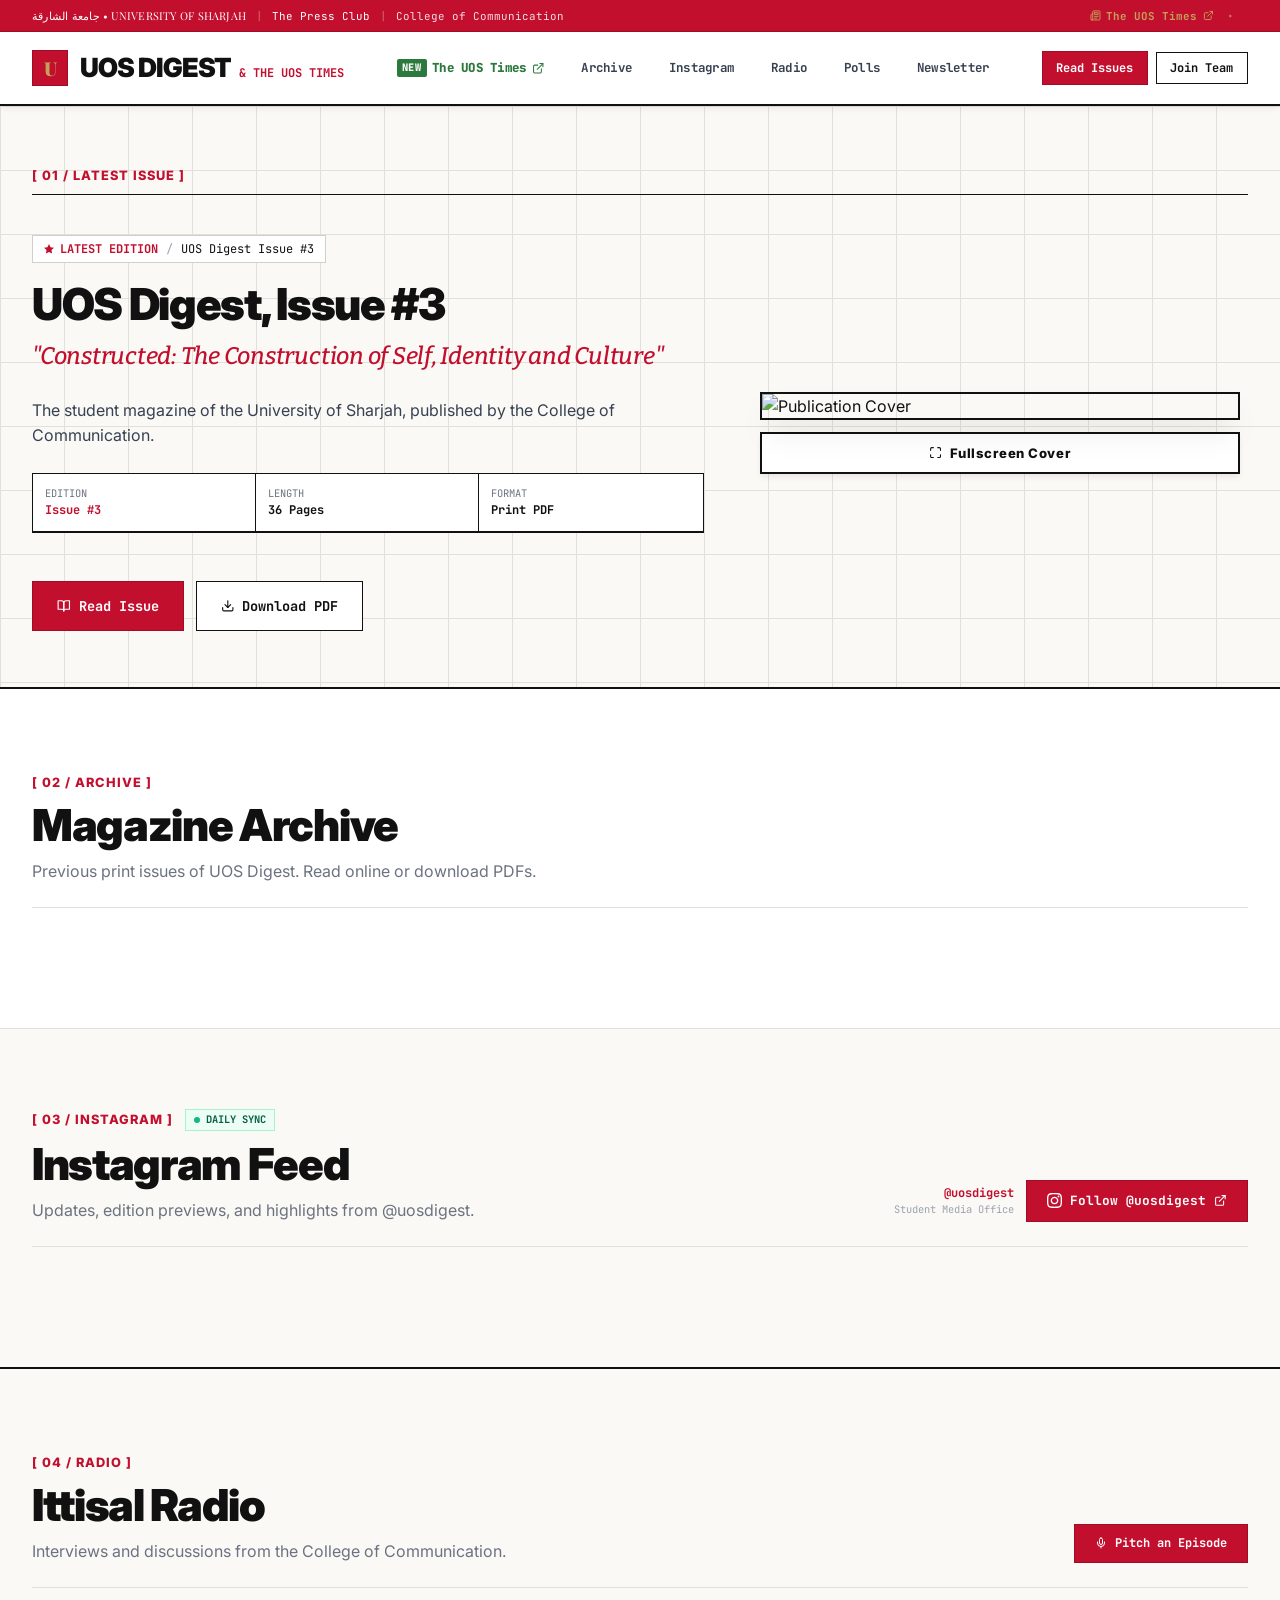
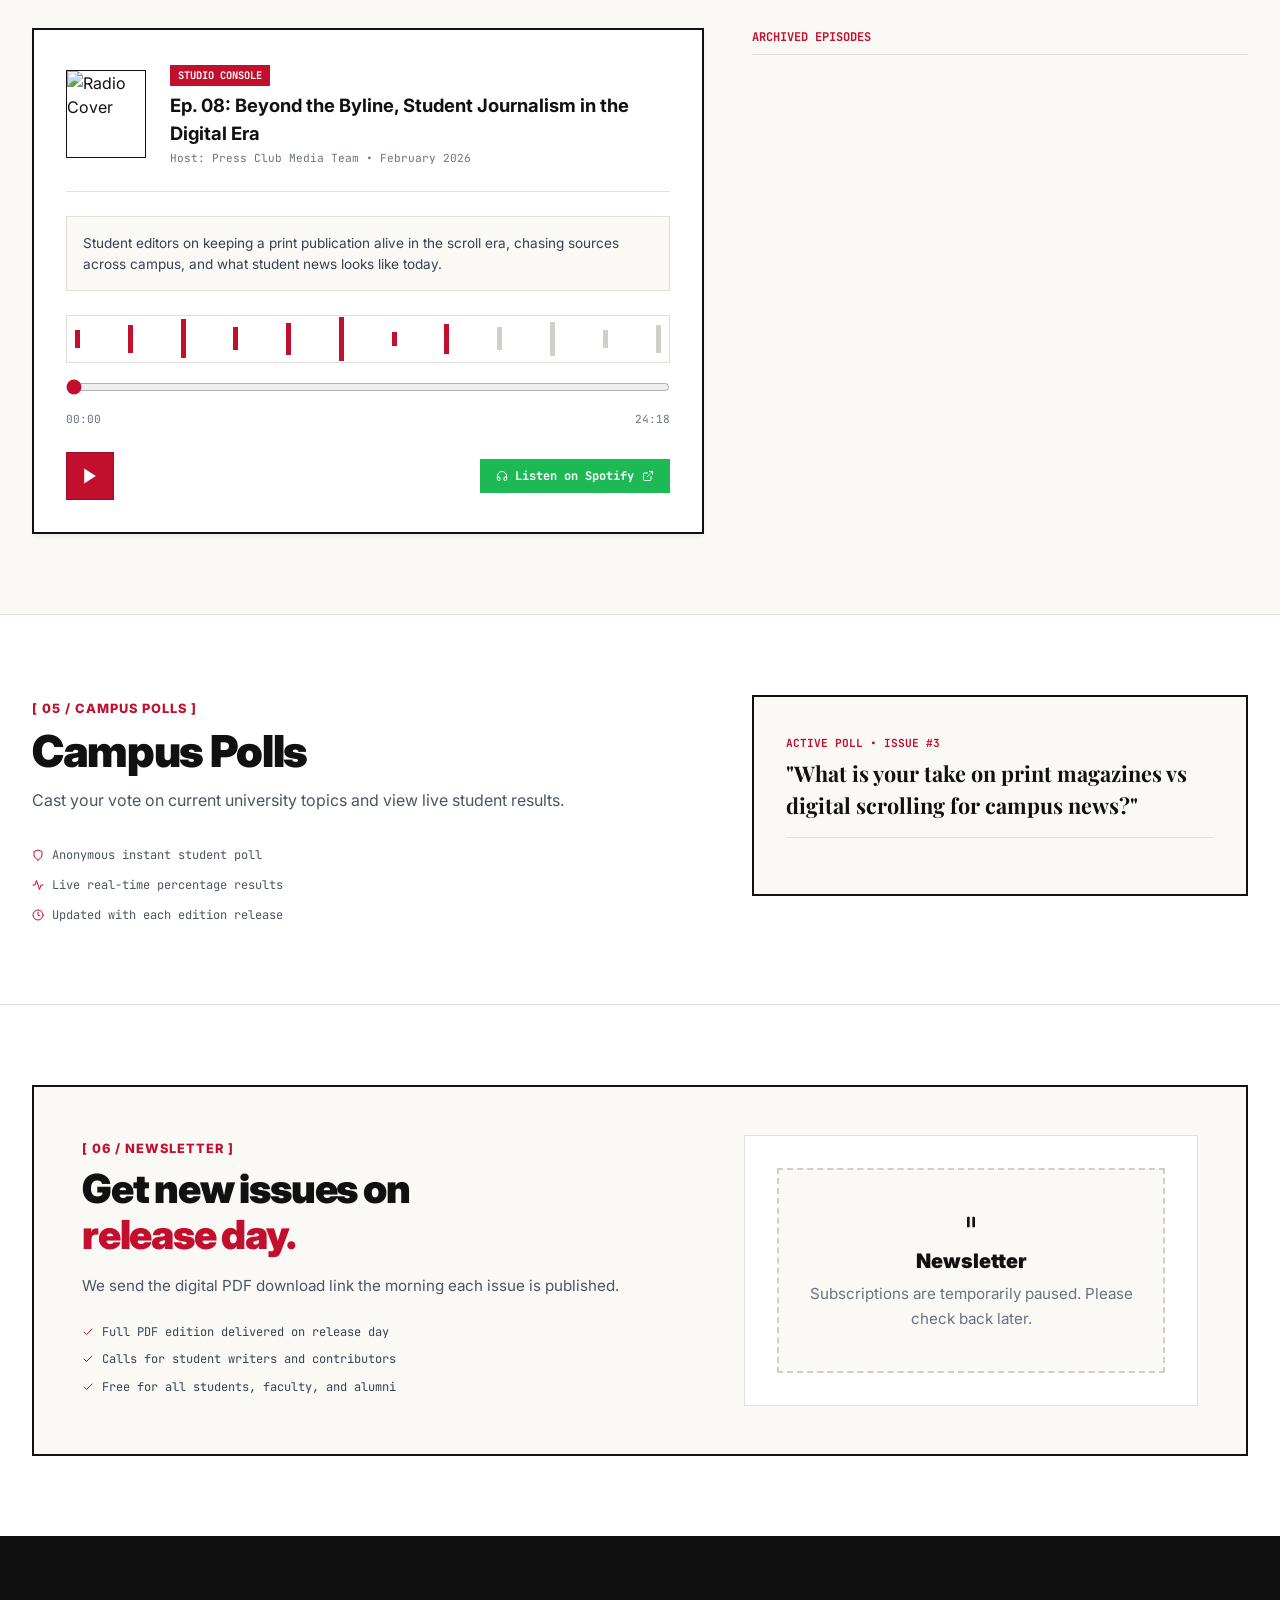
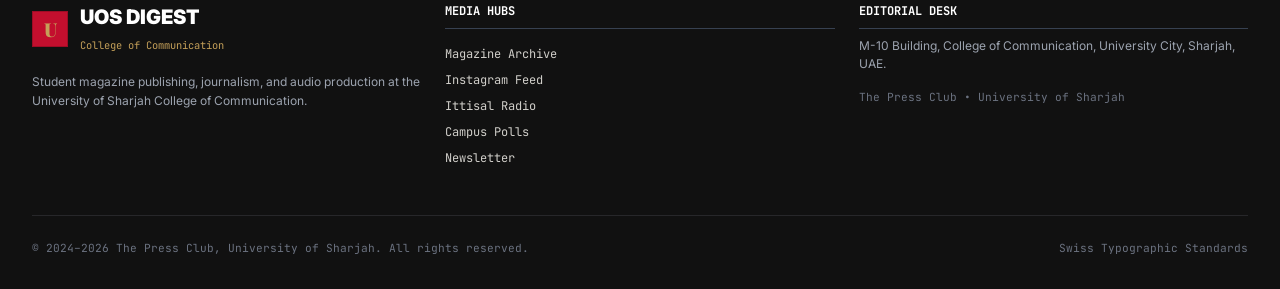
==== commit 0bd06cba: "Add embedded broadsheet PDF reader, fix poll percentages to 50/50, and remove public voter log" ====
--- a/index.html
+++ b/index.html
@@ -323,43 +323,34 @@
     </div>
   </section>
 
-  <!-- 05: Campus Voice / Vox-Pop Section (Name Required to View Results & Voter Dropdown) -->
+  <!-- 05: Campus Voice / Polls Section -->
   <section id="campus-voice" style="padding: 5rem 0; background-color: #FFFFFF; border-bottom: 1px solid var(--uos-border);">
     <div class="container">
-      <div class="grid-2" style="align-items: start;">
+      <div class="grid-2" style="align-items: start; gap: 3rem;">
         <div>
           <span class="section-header-tag">[ 05 / CAMPUS POLLS ]</span>
           <h2 class="section-title">Campus Polls</h2>
           <p style="font-size: 1rem; color: #4B5563; margin-top: 0.75rem; line-height: 1.6;">
-            Vote on current campus topics and see student responses.
-          </p>
-
-          <!-- Verified Student Voters Dropdown Box -->
-          <div style="margin-top: 2rem; padding: 1.5rem; background: var(--uos-paper); border: 2px solid var(--uos-ink);">
-            <div style="display: flex; justify-content: space-between; align-items: center; border-bottom: 1px solid var(--uos-border); padding-bottom: 0.75rem; margin-bottom: 1rem;">
-              <span style="font-family: var(--font-mono); font-size: 0.75rem; font-weight: bold; color: var(--uos-maroon); text-transform: uppercase; display: inline-flex; align-items: center; gap: 0.4rem;">
-                <svg class="icon icon-stroke" viewBox="0 0 24 24" width="14" height="14"><path d="m9 12 2 2 4-4"/><path d="M5 7c0-1.1.9-2 2-2h10a2 2 0 0 1 2 2v12H5V7Z"/><path d="M22 19H2"/></svg>
-                Student Votes Log
-              </span>
-              <span id="voter-count-badge" style="font-family: var(--font-mono); font-size: 0.7rem; font-weight: bold; background: #FFFFFF; border: 1px solid var(--uos-border-dark); padding: 0.15rem 0.5rem;">
-                0 Votes
-              </span>
-            </div>
-
-            <label style="display: block; font-family: var(--font-mono); font-size: 0.75rem; font-weight: bold; color: #374151; margin-bottom: 0.5rem;">
-              Select a voter to view response:
-            </label>
-            <select id="survey-voter-dropdown" class="form-select" style="font-family: var(--font-mono); font-size: 0.75rem; width: 100%; margin-bottom: 0.75rem;">
-              <!-- Populated by JS -->
-            </select>
-
-            <div id="selected-voter-choice-display" style="padding: 1rem; background: #FFFFFF; border: 1px solid var(--uos-border); font-family: var(--font-mono); font-size: 0.75rem; color: #111111; line-height: 1.5;">
-              Select a student above to view their response.
-            </div>
-          </div>
-        </div>
-
-        <!-- Poll Card (Multi-Question & Name Verified) -->
+            Cast your vote on current university topics and view live student results.
+          </p>
+
+          <div style="margin-top: 2rem; display: flex; flex-direction: column; gap: 0.75rem; font-family: var(--font-mono); font-size: 0.75rem; color: #4B5563;">
+            <div style="display: flex; align-items: center; gap: 0.5rem;">
+              <svg class="icon icon-stroke" viewBox="0 0 24 24" width="15" height="15" style="color: var(--uos-maroon);"><path d="M12 22s8-4 8-10V5l-8-3-8 3v7c0 6 8 10 8 10z"/></svg>
+              <span>Anonymous instant student poll</span>
+            </div>
+            <div style="display: flex; align-items: center; gap: 0.5rem;">
+              <svg class="icon icon-stroke" viewBox="0 0 24 24" width="15" height="15" style="color: var(--uos-maroon);"><polyline points="22 12 18 12 15 21 9 3 6 12 2 12"/></svg>
+              <span>Live real-time percentage results</span>
+            </div>
+            <div style="display: flex; align-items: center; gap: 0.5rem;">
+              <svg class="icon icon-stroke" viewBox="0 0 24 24" width="15" height="15" style="color: var(--uos-maroon);"><circle cx="12" cy="12" r="10"/><polyline points="12 6 12 12 16 14"/></svg>
+              <span>Updated with each edition release</span>
+            </div>
+          </div>
+        </div>
+
+        <!-- Poll Card (Multi-Question & Instant Vote) -->
         <div style="background: var(--uos-paper); border: 2px solid var(--uos-ink); padding: 2rem;">
           <div style="border-bottom: 1px solid var(--uos-border); padding-bottom: 1rem; margin-bottom: 1.5rem;">
             <div id="poll-nav-indicator"></div>
